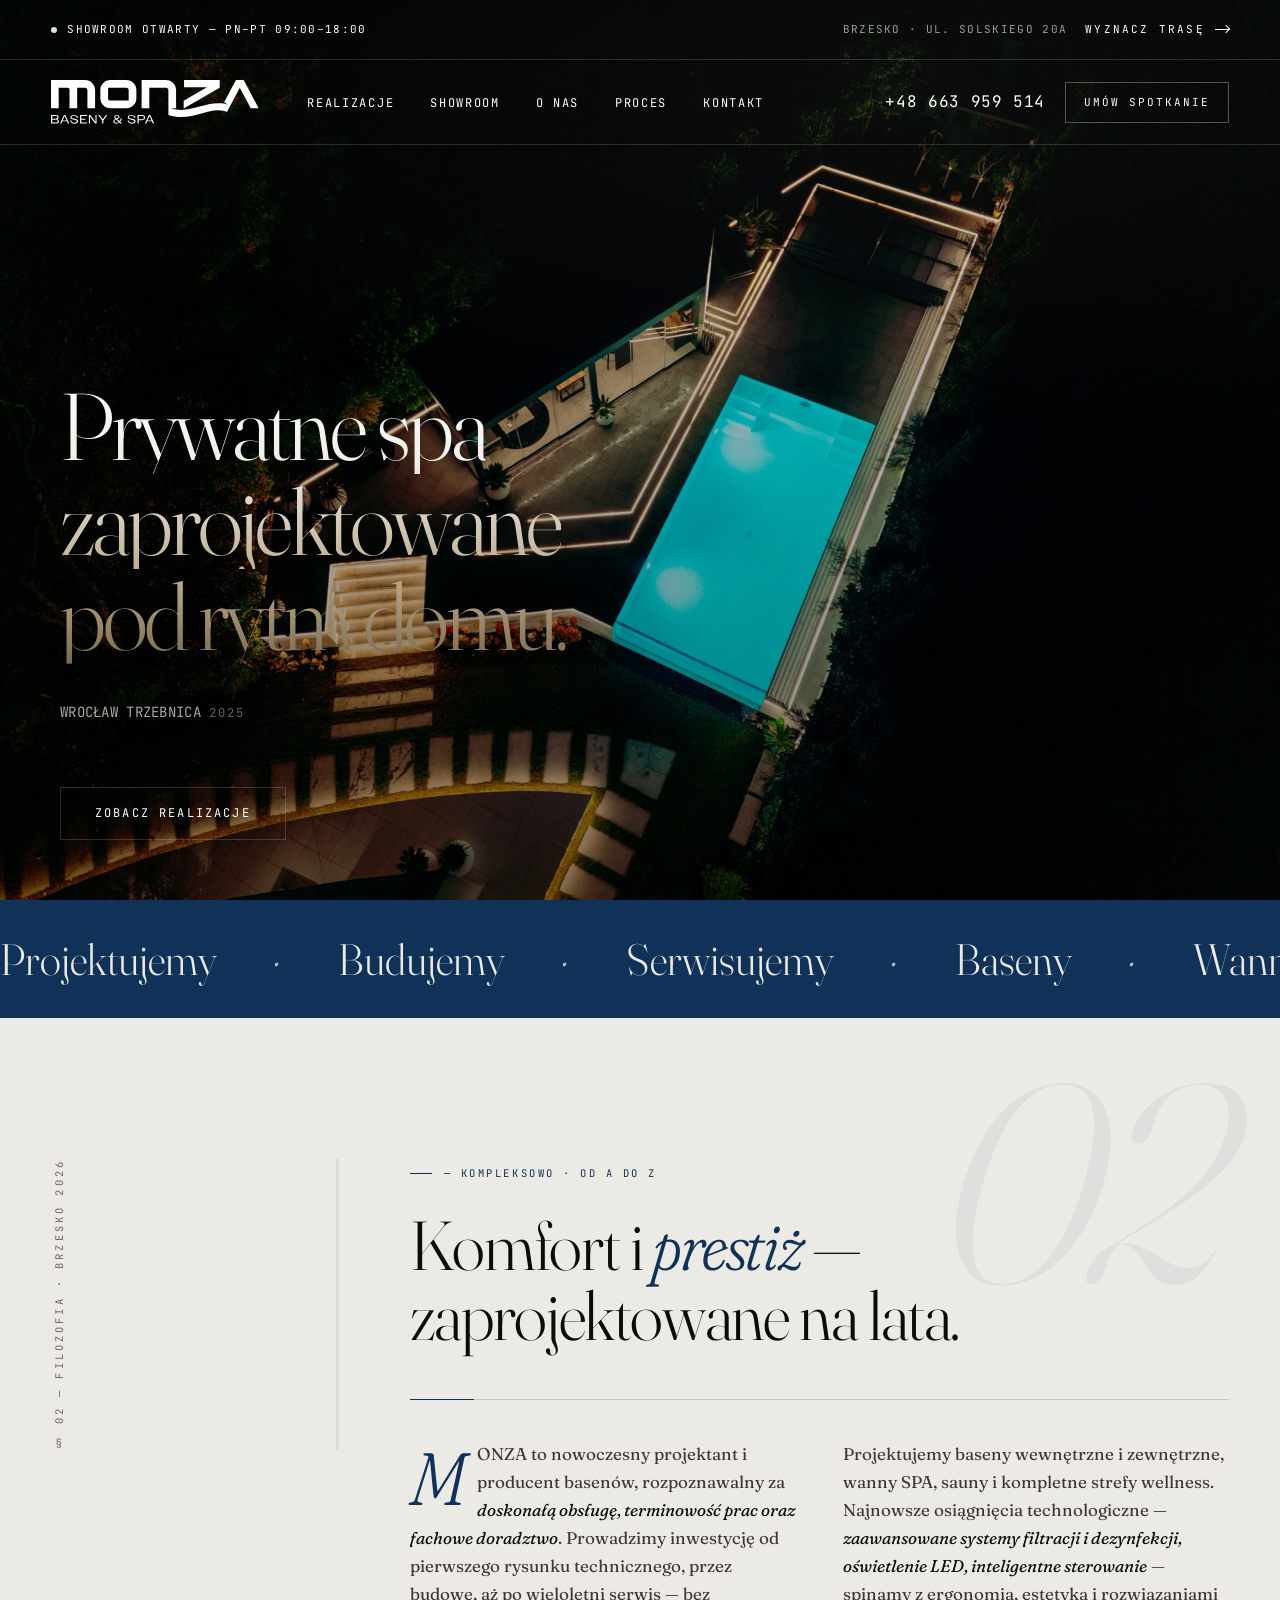
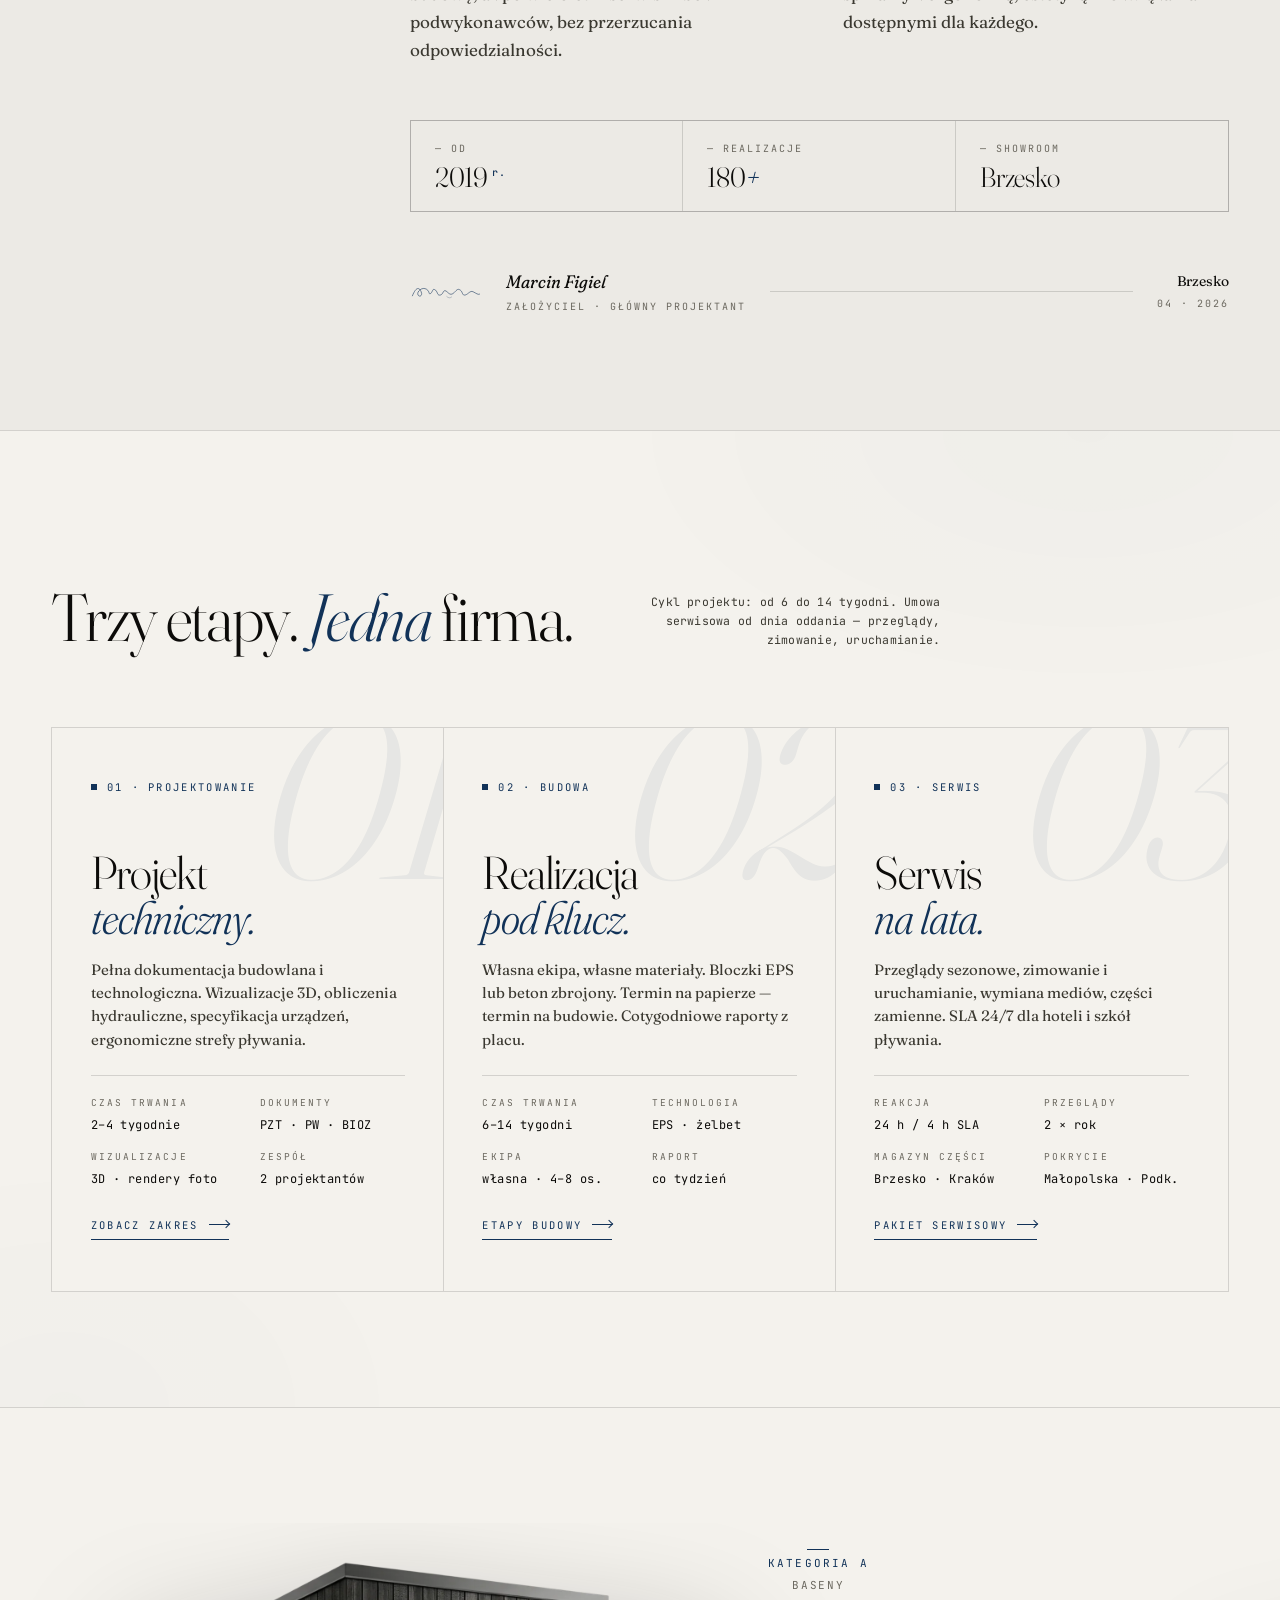
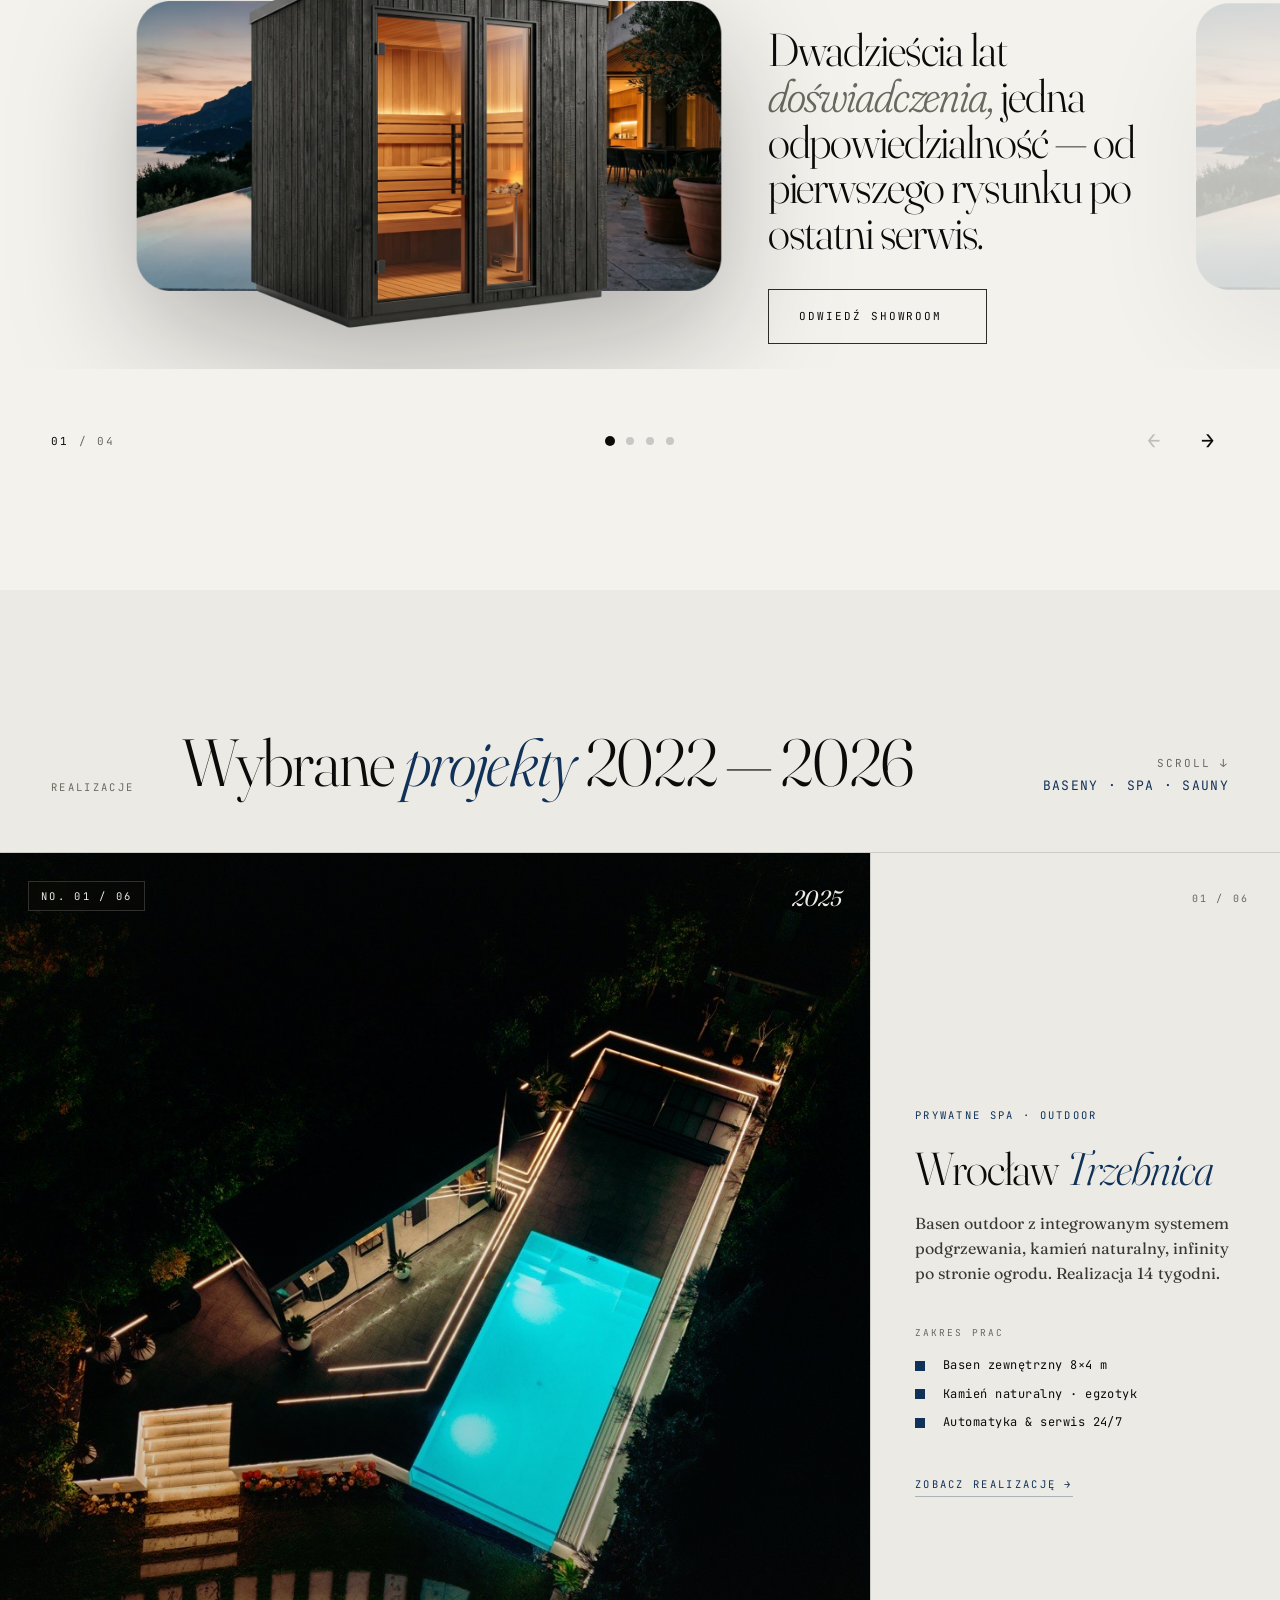
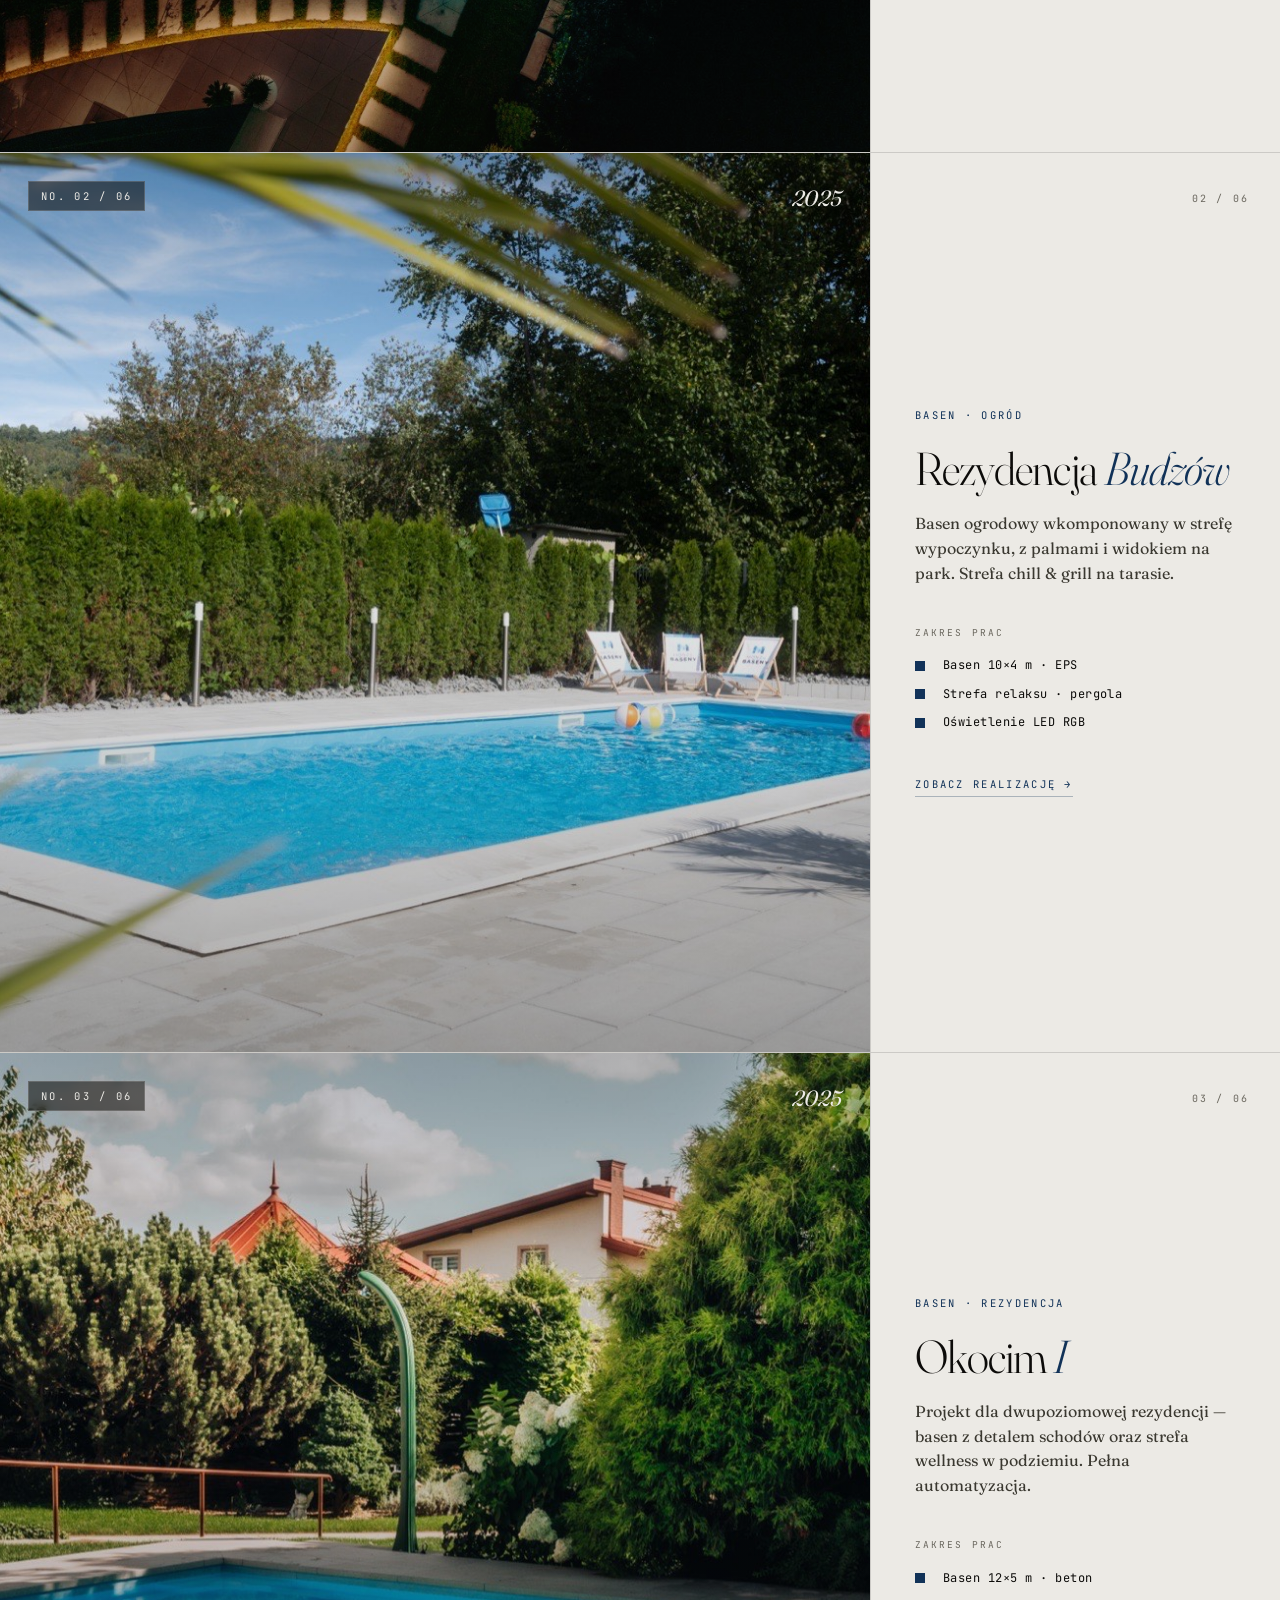
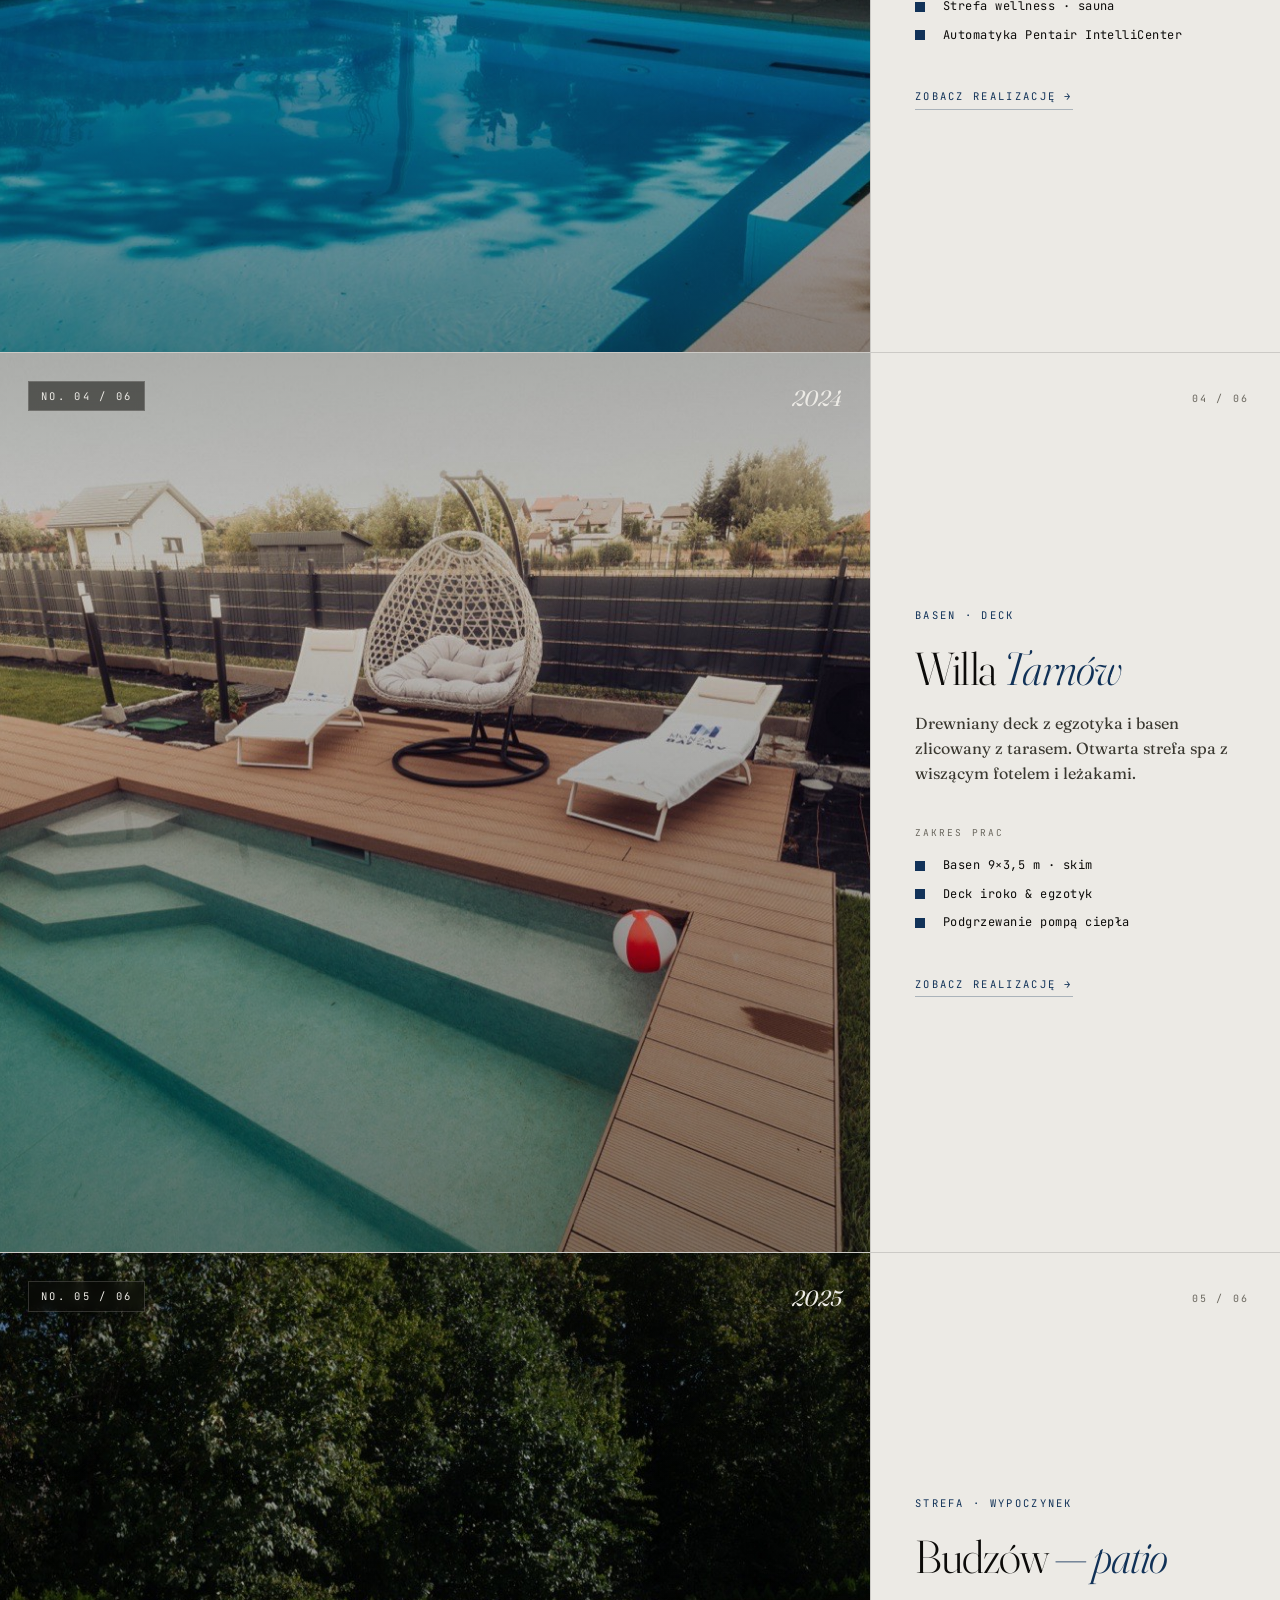
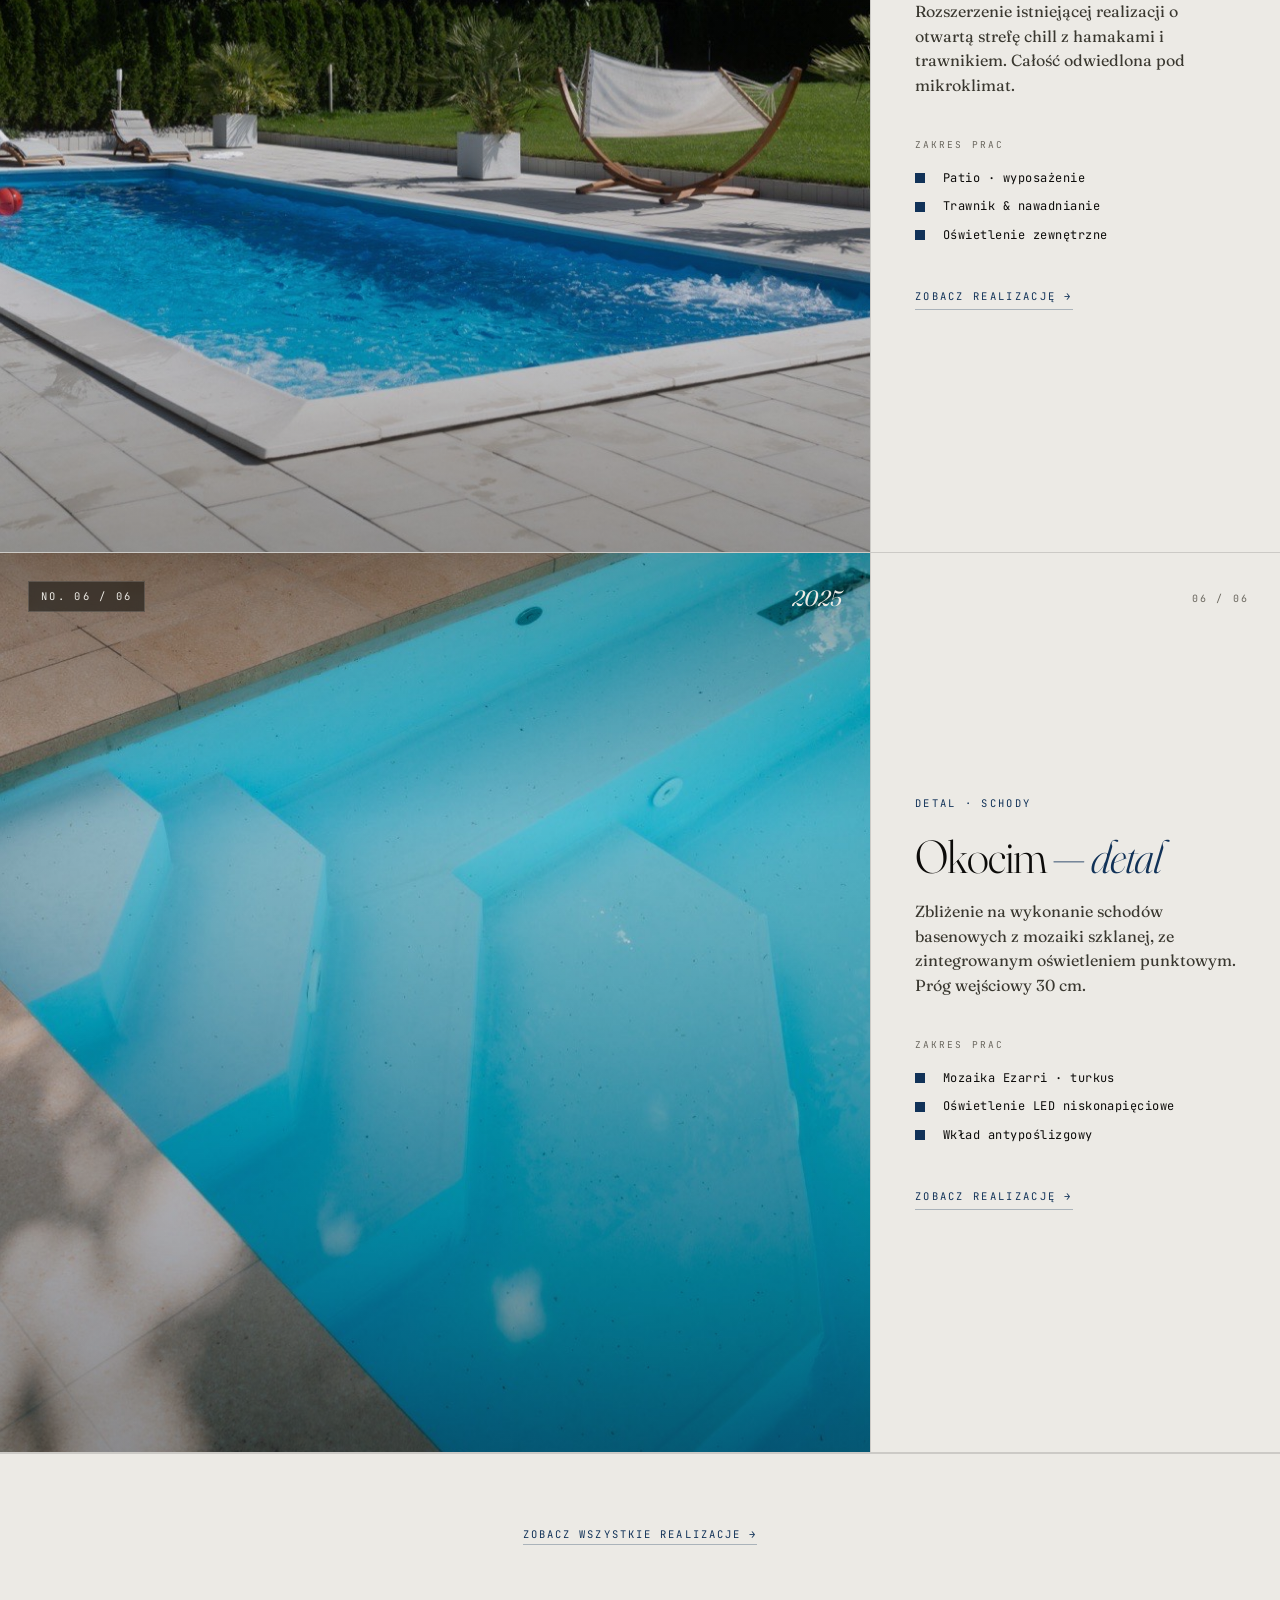
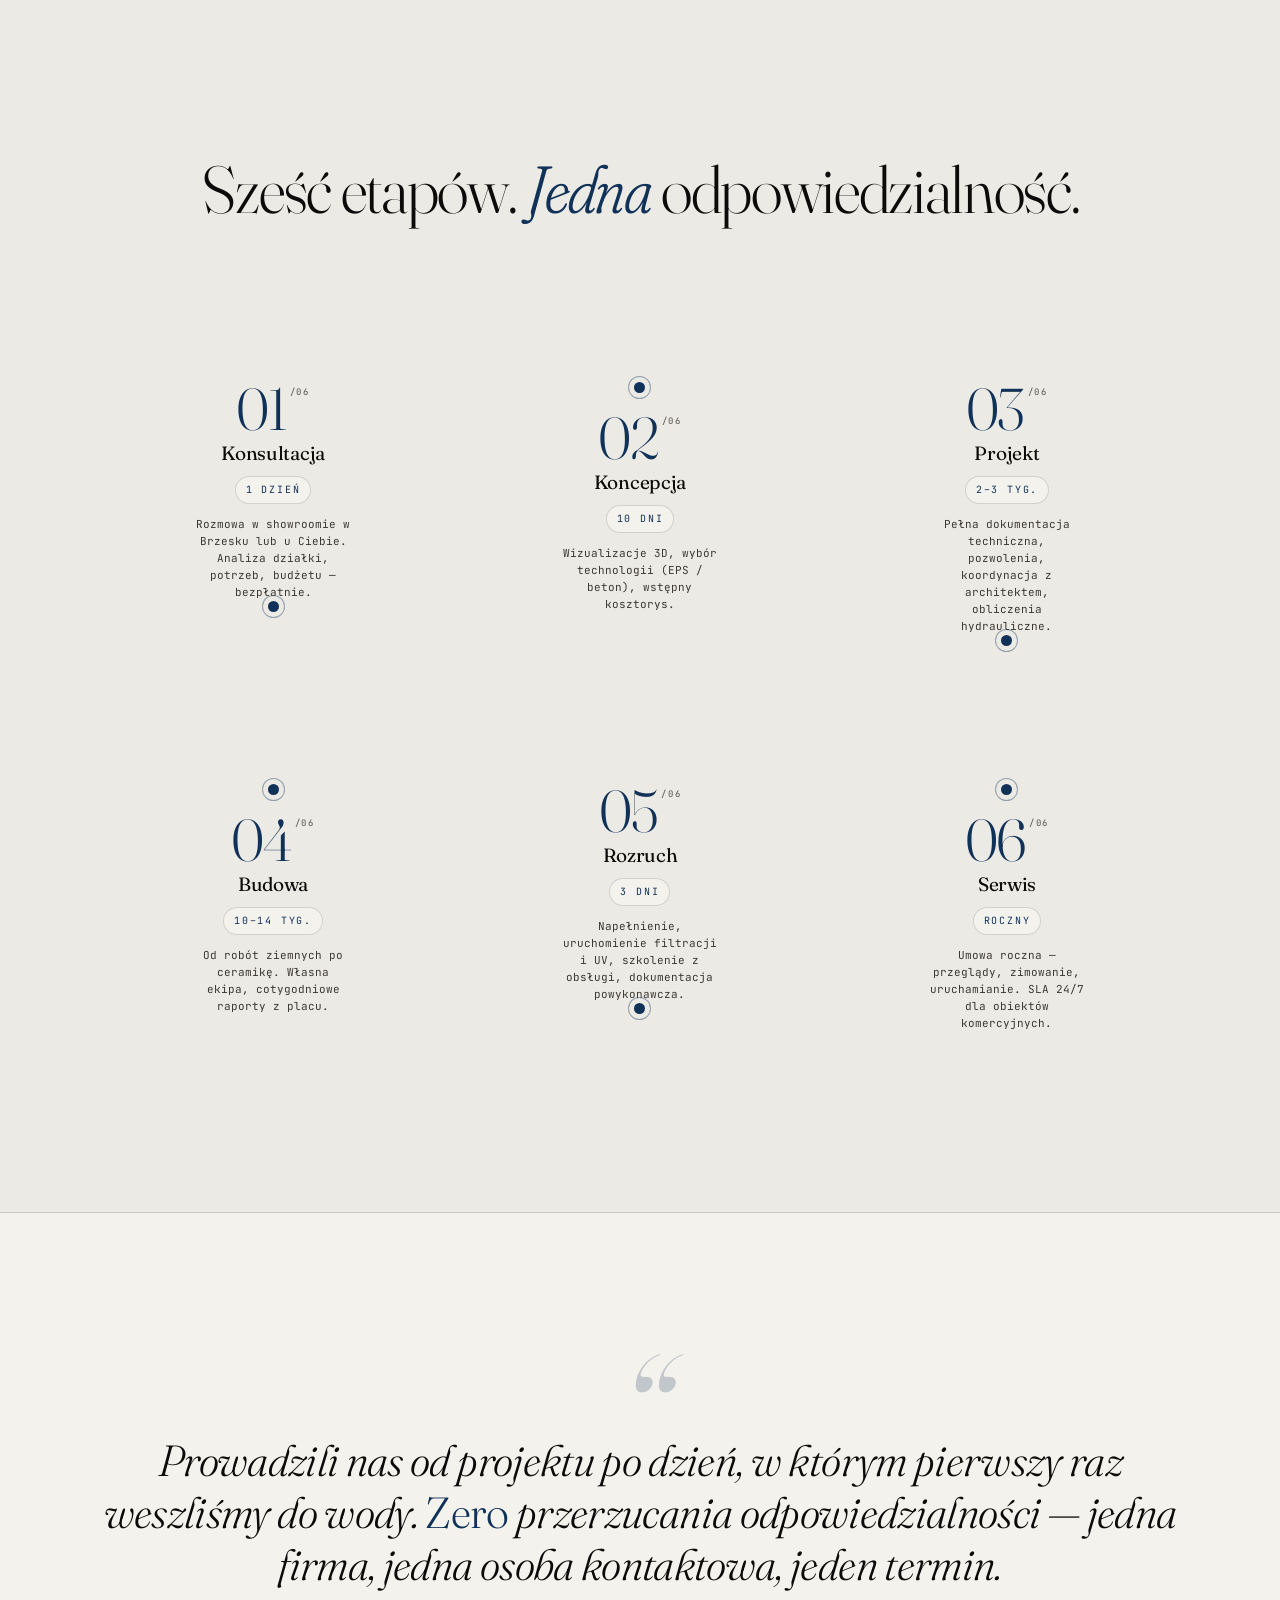
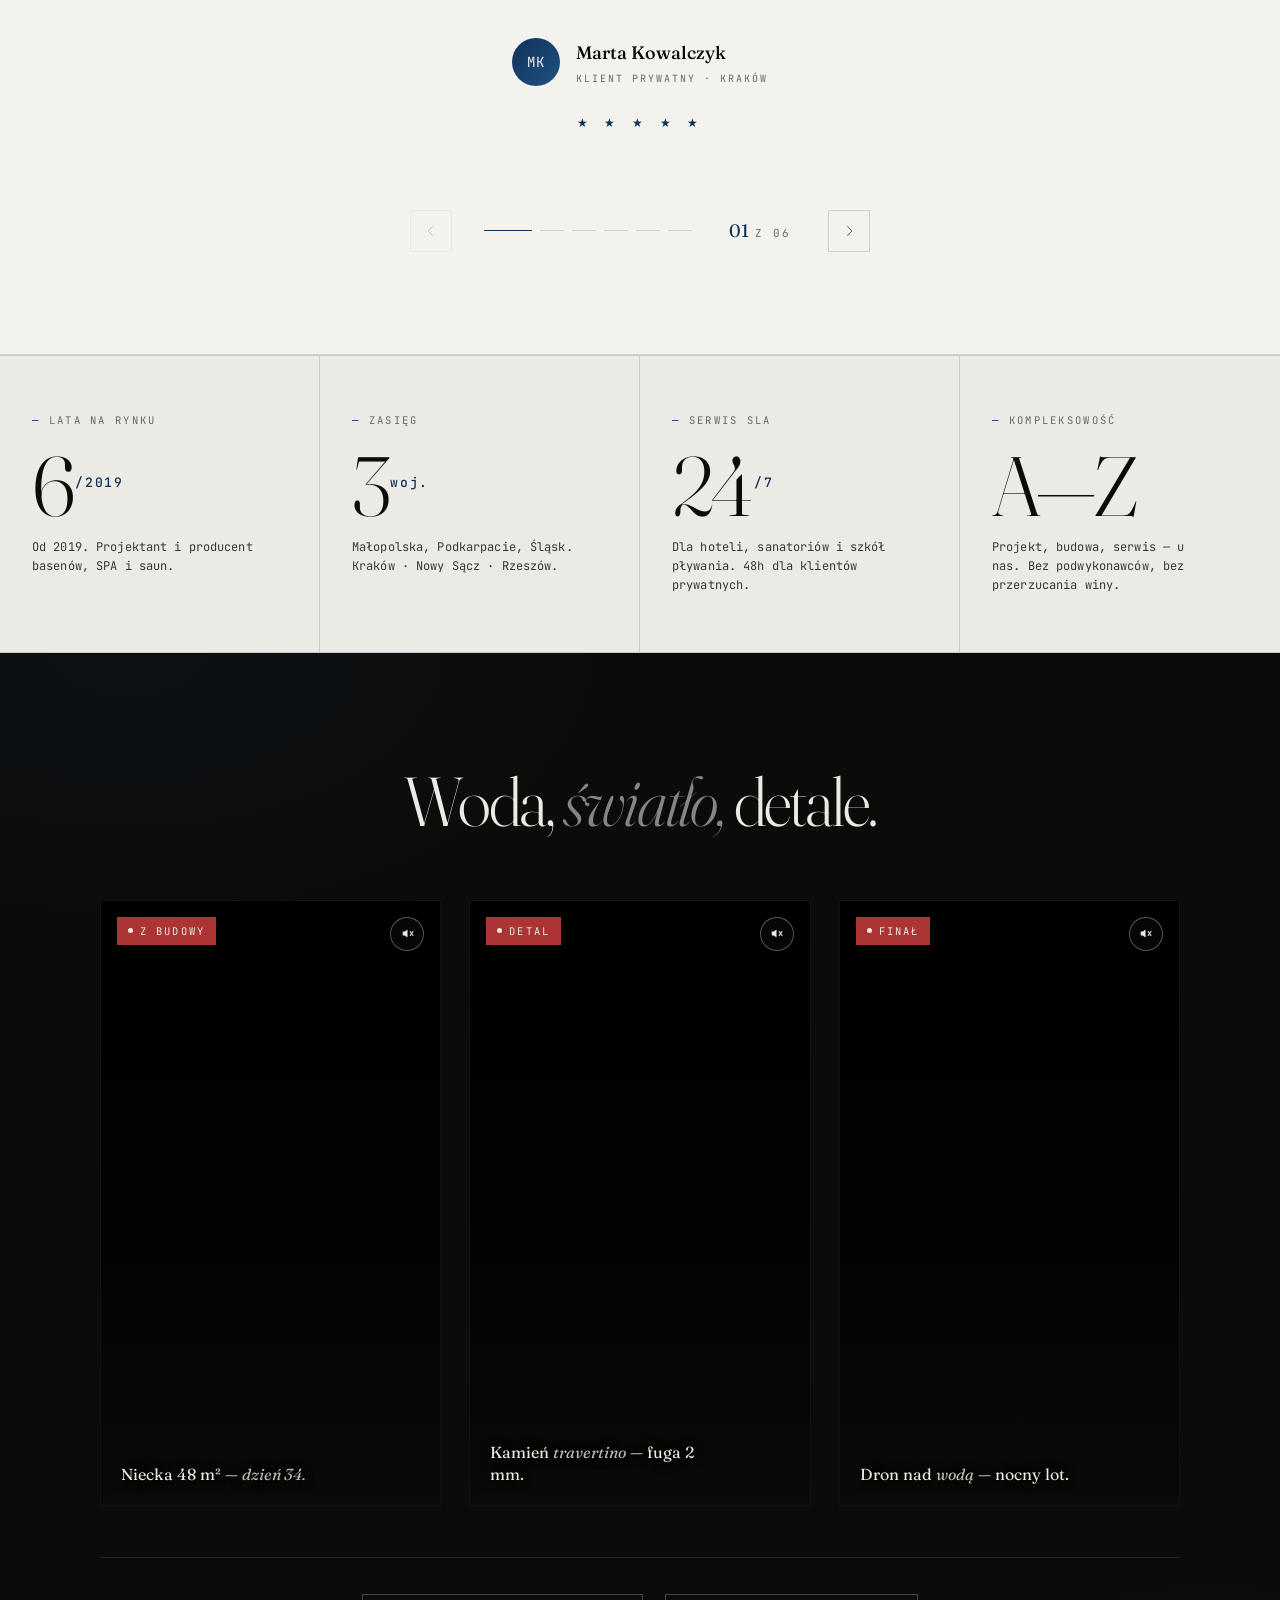
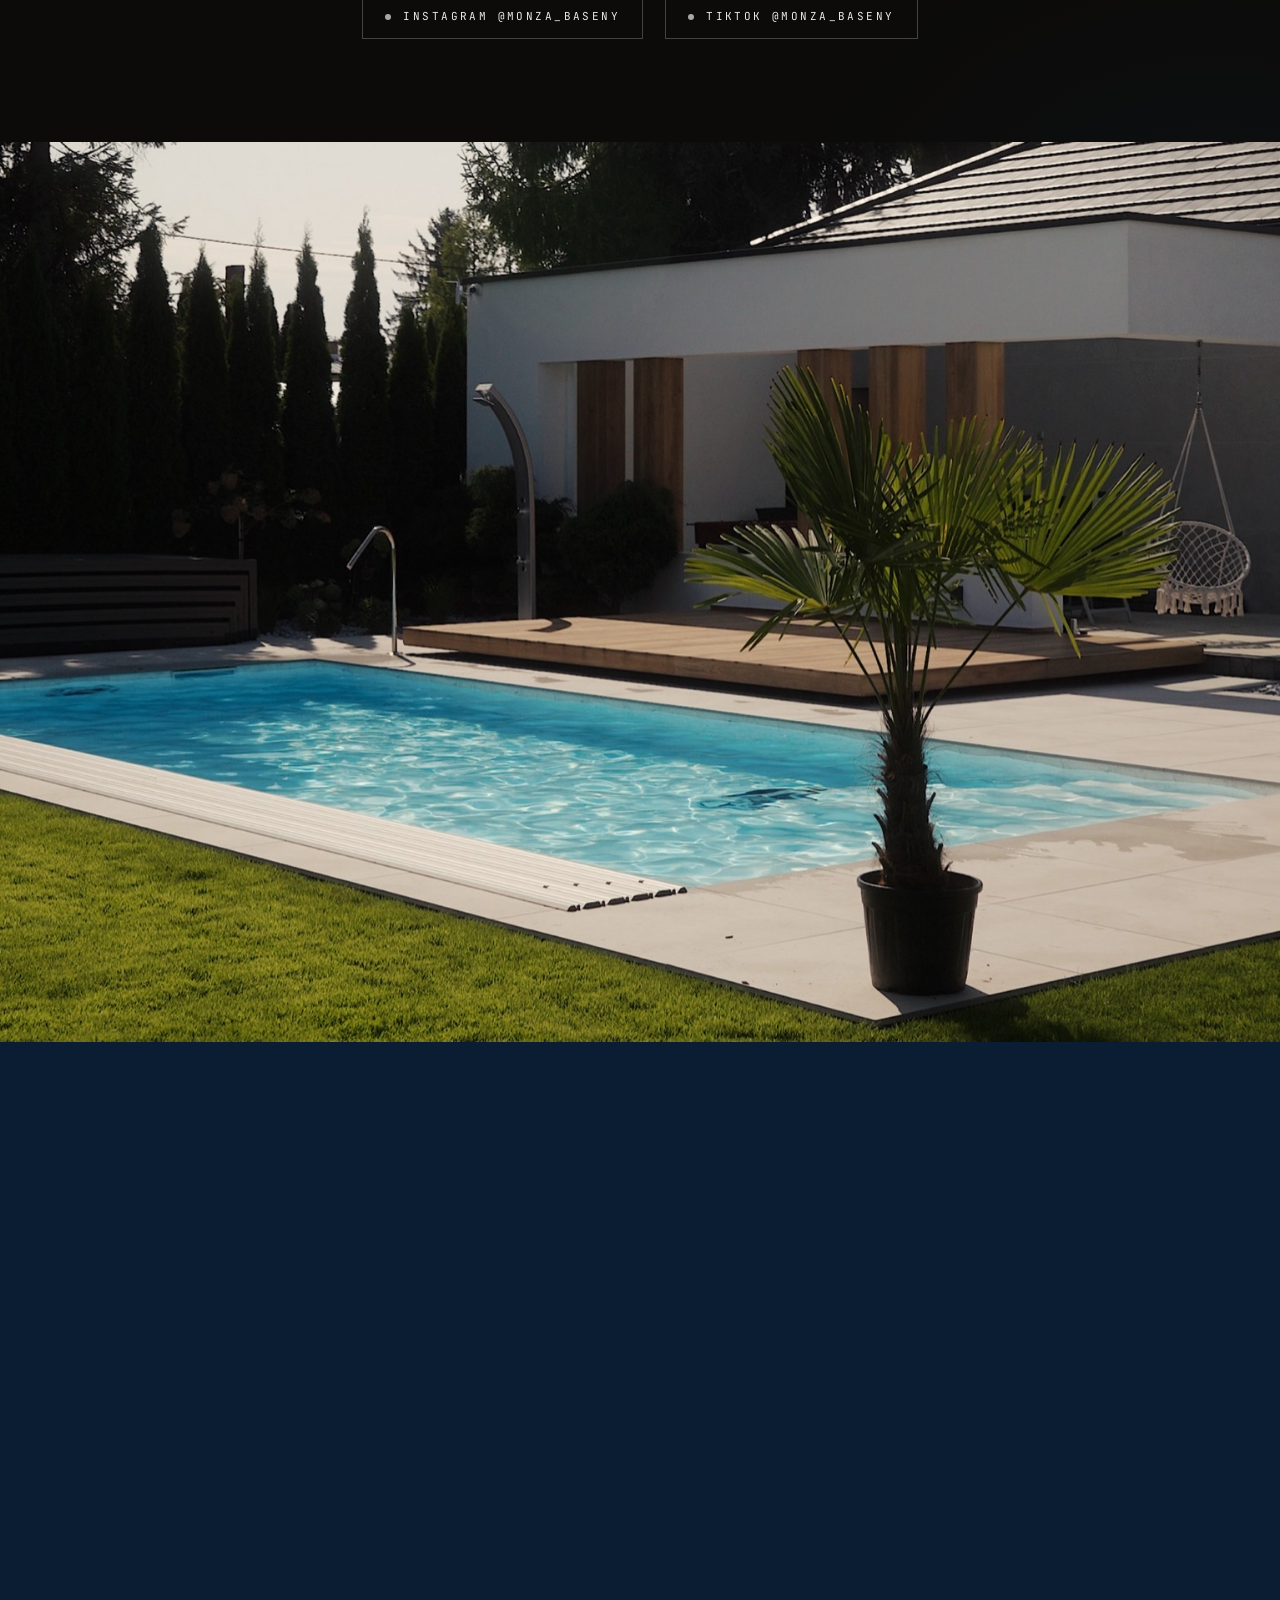
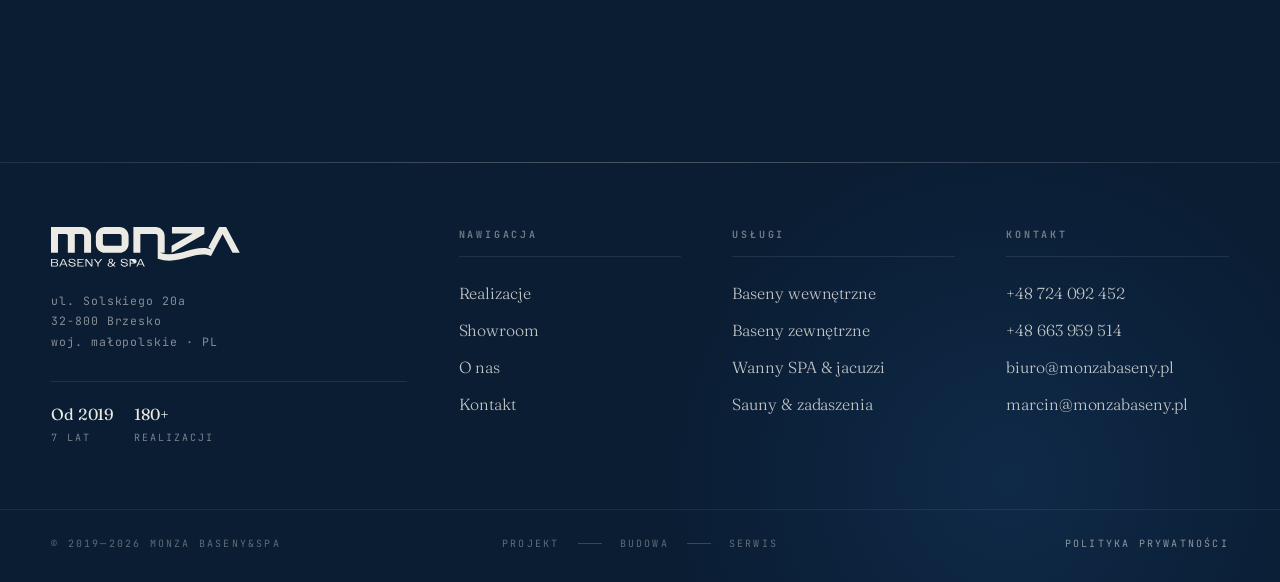
==== index.html @ bb203fdc "Monza Baseny landing page with optimized images and videos" ====
<!doctype html>
<html lang="pl">
<head>
<meta charset="utf-8" />
<meta name="viewport" content="width=device-width, initial-scale=1" />
<title>MONZA baseny&amp;SPA — Projektujemy · Budujemy · Serwisujemy</title>
<meta name="description" content="MONZA baseny&SPA — nowoczesny projektant i producent basenów. Baseny wewnętrzne i zewnętrzne, wanny SPA, sauny, zadaszenia. Brzesko · Kraków · Nowy Sącz · Rzeszów." />
<meta property="og:type" content="website" />
<meta property="og:title" content="MONZA baseny&SPA — Projektujemy · Budujemy · Serwisujemy" />
<meta property="og:description" content="Baseny, wanny SPA, sauny i zadaszenia — projekt, budowa, serwis. Małopolska, Podkarpacie, Śląsk." />
<meta property="og:image" content="assets/img/og.jpg" />
<meta property="og:locale" content="pl_PL" />
<meta name="twitter:card" content="summary_large_image" />
<meta name="twitter:title" content="MONZA baseny&SPA" />
<meta name="twitter:description" content="Projektujemy, budujemy i serwisujemy baseny oraz strefy SPA." />
<meta name="twitter:image" content="assets/img/og.jpg" />
<meta name="theme-color" content="#113258" />
<link rel="preconnect" href="https://fonts.googleapis.com" />
<link rel="preconnect" href="https://fonts.gstatic.com" crossorigin />
<link href="https://fonts.googleapis.com/css2?family=Fraunces:ital,opsz,wght@0,9..144,300..900;1,9..144,300..900&family=JetBrains+Mono:wght@400;500;600&display=swap" rel="stylesheet" />
<style>
:root{
  --navy:#113258;
  --navy-deep:#0A1D33;
  --cream:#ECEAE5;
  --cream-2:#E2DFD7;
  --paper:#F4F2ED;
  --ink:#0C0B09;
  --ink-2:#3A3830;
  --muted:#6B685F;
  --line:rgba(12,11,9,.14);
  --line-n:rgba(236,234,229,.18);

  --f-mono:"JetBrains Mono", ui-monospace, monospace;
  --f-serif:"Fraunces", Georgia, serif;

  --edge:clamp(20px, 4vw, 64px);
}

*,*::before,*::after{box-sizing:border-box;margin:0;padding:0}
.skip-link{position:absolute;top:-40px;left:12px;background:var(--navy);color:#fff;padding:10px 16px;font-family:var(--f-mono);font-size:12px;letter-spacing:.18em;text-transform:uppercase;z-index:9999;transition:top .2s ease;text-decoration:none}
.skip-link:focus{top:12px;outline:2px solid #fff;outline-offset:2px}
:focus-visible{outline:2px solid var(--navy);outline-offset:3px}
.hero :focus-visible,.reels :focus-visible,.pin-cta :focus-visible{outline-color:var(--cream)}
@media (prefers-reduced-motion: reduce){
  *,*::before,*::after{animation-duration:.01ms !important;animation-iteration-count:1 !important;transition-duration:.01ms !important;scroll-behavior:auto !important}
  .hero-headline .line span{transform:none !important;animation:none !important}
}
html{scroll-behavior:smooth}
html,body{background:var(--cream);color:var(--ink);font-family:var(--f-mono);-webkit-font-smoothing:antialiased;font-size:13.5px;line-height:1.55}
body{overflow-x:hidden}
a{color:inherit;text-decoration:none}
img,svg{display:block;max-width:100%}
button{font:inherit;color:inherit;background:none;border:0;cursor:pointer}
::selection{background:var(--navy);color:var(--cream)}

/* ===== typography ===== */
.mono{font-family:var(--f-mono)}
.serif{font-family:var(--f-serif);font-weight:300}
.micro{font-size:10px;letter-spacing:.22em;text-transform:uppercase;color:var(--muted)}
.eyebrow{font-family:var(--f-mono);font-size:10.5px;letter-spacing:.24em;text-transform:uppercase;color:var(--navy);display:inline-flex;align-items:center;gap:12px}
.eyebrow::before{content:"";width:22px;height:1px;background:var(--navy)}

/* ===== grain ===== */
body::before{content:"";position:fixed;inset:0;pointer-events:none;z-index:999;opacity:.04;mix-blend-mode:multiply;
  background-image:url("data:image/svg+xml;utf8,<svg xmlns='http://www.w3.org/2000/svg' width='240' height='240'><filter id='n'><feTurbulence type='fractalNoise' baseFrequency='.9' numOctaves='2'/><feColorMatrix values='0 0 0 0 .07  0 0 0 0 .2  0 0 0 0 .35  0 0 0 .6 0'/></filter><rect width='100%' height='100%' filter='url(%23n)'/></svg>")}

/* ===== meta bar ===== */
@keyframes pulse{0%{box-shadow:0 0 0 0 rgba(255,255,255,.45)}70%{box-shadow:0 0 0 9px rgba(255,255,255,0)}100%{box-shadow:0 0 0 0 rgba(255,255,255,0)}}

/* ===== hero (full-bleed) ===== */
.hero{position:relative;width:100%;height:100vh;min-height:560px;background:var(--navy-deep);color:#fff;overflow:hidden;isolation:isolate}
.hero-sticky{position:absolute;inset:0;width:100%;height:100%;overflow:hidden;isolation:isolate;background:#0A0A0A}
.hero-img{position:absolute;inset:0;width:100%;height:100%;object-fit:cover;object-position:center;z-index:0}
.hero-tint{position:absolute;inset:0;z-index:1;pointer-events:none;background:rgba(0,0,0,.22)}
.hero-vignette{position:absolute;inset:0;z-index:1;pointer-events:none;
  background:
    radial-gradient(120% 70% at 70% 10%, rgba(255,255,255,.04) 0%, transparent 55%),
    linear-gradient(180deg, rgba(0,0,0,.18) 0%, transparent 30%, rgba(0,0,0,.35) 100%)}

/* overlay nav on top of hero */
.hero-nav{position:absolute;top:0;left:0;right:0;z-index:10;color:#fff;opacity:0;will-change:opacity}
.hero-strip{display:grid;grid-template-columns:1fr auto 1fr;align-items:center;gap:24px;padding:11px var(--edge);font-family:var(--f-mono);font-size:11px;letter-spacing:.12em;text-transform:uppercase;color:rgba(255,255,255,.6)}
.hero-strip .l{display:inline-flex;gap:10px;align-items:center;color:#fff;letter-spacing:.12em}
.hero-strip .l .dot{width:6px;height:6px;border-radius:50%;background:#fff;opacity:.88;animation:pulse 2.4s infinite}
.hero-strip .c{display:inline-flex;align-items:center;gap:10px;color:#fff;letter-spacing:.12em}
.hero-strip .r{display:flex;align-items:center;justify-content:flex-end;gap:18px;color:rgba(255,255,255,.6)}
.hero-strip .r a{color:#fff;letter-spacing:.2em;padding:10px 0;display:inline-flex;align-items:center;gap:10px;transition:opacity .3s}
.hero-strip .r a:hover{opacity:.7}
.hero-strip .arr{display:inline-block;width:14px;height:1px;background:currentColor;position:relative}
.hero-strip .arr::after{content:"";position:absolute;right:0;top:-3px;width:6px;height:6px;border-top:1px solid currentColor;border-right:1px solid currentColor;transform:rotate(45deg)}

.hero-header{display:grid;grid-template-columns:auto 1fr auto;align-items:center;gap:40px;padding:20px var(--edge);border-top:1px solid rgba(255,255,255,.14);border-bottom:1px solid rgba(255,255,255,.14)}
.brand{display:inline-flex;align-items:center;color:#fff;line-height:1}
.brand-mark{height:44px;width:auto;color:#fff}
.hero-links{display:flex;gap:36px;justify-content:flex-start;list-style:none;margin-left:8px}
.hero-links a{font-family:var(--f-mono);font-size:12px;letter-spacing:.14em;text-transform:uppercase;color:#fff;position:relative;padding:4px 0;transition:opacity .3s}
.hero-links a:hover{opacity:.7}
.hero-links a::after{content:"";position:absolute;left:50%;bottom:-3px;width:0;height:1px;background:#fff;transition:width .3s,left .3s}
.hero-links a:hover::after{width:100%;left:0}
.hero-right{display:flex;align-items:center;gap:20px;justify-content:flex-end}
.hero-right .tel{font-family:var(--f-mono);font-size:16px;color:#fff;letter-spacing:.04em}

.btn-outline{display:inline-flex;align-items:center;justify-content:center;padding:11px 18px;border:1px solid rgba(255,255,255,.3);color:#fff;font-family:var(--f-mono);font-size:11px;letter-spacing:.18em;text-transform:uppercase;background:transparent;transition:all .3s}
.btn-outline:hover{background:rgba(255,255,255,.08);border-color:rgba(255,255,255,.6)}

/* ===== sticky nav (scroll-triggered, cream variant) ===== */
.sticky-nav{position:fixed;top:0;left:0;right:0;z-index:60;background:var(--cream);color:var(--ink);transform:translateY(-100%);transition:transform .55s cubic-bezier(.22,.61,.36,1);pointer-events:none;will-change:transform}
.sticky-nav.visible{transform:translateY(0);pointer-events:auto;box-shadow:0 10px 30px -18px rgba(12,11,9,.25)}
.sticky-nav .sn-strip{display:grid;grid-template-columns:1fr auto 1fr;align-items:center;gap:24px;padding:11px var(--edge);font-family:var(--f-mono);font-size:11px;letter-spacing:.12em;text-transform:uppercase;color:var(--muted);border-bottom:1px solid var(--line)}
.sticky-nav .sn-strip .l{display:flex;gap:18px;align-items:center}
.sticky-nav .sn-strip .c{display:inline-flex;align-items:center;gap:10px;color:var(--ink);letter-spacing:.12em}
.sticky-nav .sn-strip .c .dot{width:6px;height:6px;border-radius:50%;background:var(--navy);opacity:.88;animation:pulse-navy 2.4s infinite}
.sticky-nav .sn-strip .r{display:flex;align-items:center;justify-content:flex-end;gap:18px;color:var(--muted)}
.sticky-nav .sn-strip .r a{color:var(--ink);letter-spacing:.2em;padding:10px 0;display:inline-flex;align-items:center;gap:10px;transition:opacity .3s}
.sticky-nav .sn-strip .r a:hover{opacity:.6}
.sticky-nav .sn-strip .arr{display:inline-block;width:14px;height:1px;background:currentColor;position:relative}
.sticky-nav .sn-strip .arr::after{content:"";position:absolute;right:0;top:-3px;width:6px;height:6px;border-top:1px solid currentColor;border-right:1px solid currentColor;transform:rotate(45deg)}
.sticky-nav .sn-header{display:grid;grid-template-columns:auto 1fr auto;align-items:center;gap:40px;padding:18px var(--edge);position:relative}
.sticky-nav .sn-logo{height:36px;width:auto;color:var(--navy);display:block}
.sticky-nav .sn-links{display:flex;gap:36px;justify-content:flex-start;list-style:none;margin-left:8px}
.sticky-nav .sn-links a{font-family:var(--f-mono);font-size:12px;letter-spacing:.14em;text-transform:uppercase;color:var(--ink);position:relative;padding:4px 0;transition:opacity .3s}
.sticky-nav .sn-links a:hover{opacity:.55}
.sticky-nav .sn-links a::after{content:"";position:absolute;left:50%;bottom:-3px;width:0;height:1px;background:var(--navy);transition:width .3s,left .3s}
.sticky-nav .sn-links a:hover::after{width:100%;left:0}
.sticky-nav .sn-right{display:flex;align-items:center;gap:20px;justify-content:flex-end}
.sticky-nav .sn-right .tel{font-family:var(--f-mono);font-size:13px;color:var(--ink);letter-spacing:.04em;transition:color .3s}
.sticky-nav .sn-right .tel:hover{color:var(--navy)}
.sticky-nav .sn-cta{display:inline-flex;align-items:center;justify-content:center;padding:12px 22px;background:var(--navy);color:var(--cream);font-family:var(--f-mono);font-size:11px;letter-spacing:.18em;text-transform:uppercase;transition:background .3s}
.sticky-nav .sn-cta:hover{background:var(--ink)}
.sticky-nav .sn-progress{position:absolute;left:0;bottom:0;height:2px;background:var(--navy);width:100%;transform:scaleX(0);transform-origin:left center;will-change:transform;transition:transform .08s linear}
@keyframes pulse-navy{0%{box-shadow:0 0 0 0 rgba(17,50,88,.45)}70%{box-shadow:0 0 0 8px rgba(17,50,88,0)}100%{box-shadow:0 0 0 0 rgba(17,50,88,0)}}

.btn{display:inline-flex;align-items:center;gap:10px;padding:14px 24px;border:1px solid var(--navy);color:var(--navy);font-family:var(--f-mono);font-size:11px;letter-spacing:.18em;text-transform:uppercase;background:transparent;transition:all .3s}
.btn:hover{background:var(--navy);color:var(--cream)}
.btn .arr{display:inline-block;width:16px;height:1px;background:currentColor;position:relative}
.btn .arr::after{content:"";position:absolute;right:0;top:-3px;width:6px;height:6px;border-top:1px solid currentColor;border-right:1px solid currentColor;transform:rotate(45deg)}
.btn-solid{background:var(--navy);color:var(--cream);border-color:var(--navy)}
.btn-solid:hover{background:var(--ink);border-color:var(--ink);color:var(--cream)}

.hero-stack{position:absolute;left:60px;bottom:60px;z-index:3;display:flex;flex-direction:column;gap:clamp(36px, 5vw, 67px);align-items:flex-start;max-width:min(640px, 80vw);opacity:0;will-change:opacity}
.hero-lead{display:flex;flex-direction:column;gap:38px;align-items:flex-start}
.hero-headline{font-family:var(--f-serif);font-weight:300;font-size:clamp(48px, 7.4vw, 101px);line-height:1;letter-spacing:-.035em;font-variation-settings:"opsz" 144, "SOFT" 0, "WONK" 1;margin:0;color:#fff}
.hero-headline .line{display:block;overflow:hidden}
.hero-headline .line span{display:inline-block;transform:translateY(101%);animation:rise 1s cubic-bezier(.2,.7,.1,1) forwards;background:linear-gradient(to bottom,#ffffff 0%,#F2EFE8 30%,#B9A687 72%,#7A6A4F 100%);background-size:var(--bg-w,100%) var(--bg-h,100%);background-position:0 var(--bg-y,0);background-repeat:no-repeat;-webkit-background-clip:text;background-clip:text;-webkit-text-fill-color:transparent;color:transparent}
.hero-headline .line:nth-child(1) span{animation-delay:.18s}
.hero-headline .line:nth-child(2) span{animation-delay:.32s}
.hero-headline .line:nth-child(3) span{animation-delay:.46s}
@keyframes rise{to{transform:translateY(0)}}
@keyframes fade{to{opacity:1}}

.hero-loc{font-family:var(--f-mono);text-transform:uppercase;opacity:0;animation:fade .8s ease .9s forwards}
.hero-loc .city{font-size:clamp(13px, 1.1vw, 17px);line-height:1.55;letter-spacing:.02em;color:rgba(236,234,229,.7)}
.hero-loc .year{font-size:clamp(11px, .95vw, 15px);line-height:1.55;letter-spacing:.16em;color:rgba(236,234,229,.4);margin-left:8px}

.hero-btn{display:inline-flex;align-items:center;padding:16px 34px;border:1.4px solid rgba(255,255,255,.17);color:#fff;font-family:var(--f-mono);font-size:clamp(12px, .9vw, 15.8px);line-height:1.55;letter-spacing:.18em;text-transform:uppercase;background:transparent;transition:all .35s ease;opacity:0;animation:fade .7s ease 1s forwards}
.hero-btn:hover{background:rgba(255,255,255,.08);border-color:rgba(255,255,255,.5)}

/* ===== marquee ===== */
.marquee{background:var(--navy);color:var(--cream);padding:24px 0;overflow:hidden;border-top:1px solid var(--navy);border-bottom:1px solid var(--navy);position:relative}
.marquee-track{display:flex;gap:56px;white-space:nowrap;animation:scroll 42s linear infinite;font-family:var(--f-serif);font-size:44px;font-weight:300;font-variation-settings:"opsz" 144}
.marquee-track span{display:inline-flex;align-items:center;gap:56px}
.marquee-track span::after{content:"◆";color:var(--cream);opacity:.45;font-size:11px;margin-left:56px;vertical-align:middle}
.marquee-track i{font-style:italic;color:var(--cream);opacity:.75}
@keyframes scroll{to{transform:translateX(-50%)}}
@keyframes swipe-nudge{0%,100%{transform:translateX(0);opacity:.55}50%{transform:translateX(6px);opacity:1}}

/* ===== intro / philosophy ===== */
.intro{background:var(--cream);padding:clamp(100px,11vw,160px) var(--edge) clamp(80px,9vw,130px);position:relative;overflow:hidden}
.intro::before{content:"02";position:absolute;top:clamp(40px,4vw,60px);right:clamp(40px,5vw,80px);font-family:var(--f-serif);font-style:italic;font-weight:300;font-size:clamp(220px,22vw,340px);line-height:.8;letter-spacing:-.05em;color:var(--navy);opacity:.05;pointer-events:none;font-variation-settings:"opsz" 144,"WONK" 1;z-index:0}
.intro-inner{max-width:1280px;margin:0 auto;display:grid;grid-template-columns:minmax(0,.35fr) minmax(0,1fr);gap:72px;align-items:start;position:relative;z-index:1}
.intro-label{writing-mode:vertical-rl;transform:rotate(180deg);font-family:var(--f-mono);font-size:10.5px;letter-spacing:.3em;text-transform:uppercase;color:var(--muted);padding-left:20px;border-left:1px solid var(--line);align-self:start}
.intro-copy .eyebrow{margin-bottom:28px}
.intro-copy h2{font-family:var(--f-serif);font-weight:300;font-size:clamp(38px, 5.4vw, 82px);line-height:1.02;letter-spacing:-.02em;color:var(--ink);font-variation-settings:"opsz" 144}
.intro-copy h2 i{color:var(--navy);font-weight:300;font-variation-settings:"opsz" 144,"SOFT" 80,"WONK" 1}
.intro-copy .body{margin-top:48px;display:grid;grid-template-columns:1fr 1fr;gap:48px;max-width:960px;padding-top:40px;border-top:1px solid var(--line);position:relative}
.intro-copy .body::before{content:"";position:absolute;top:-1px;left:0;width:64px;height:1px;background:var(--navy)}
.intro-copy .body p{font-family:var(--f-serif);font-size:17px;line-height:1.65;color:var(--ink-2);font-variation-settings:"opsz" 14;margin:0}
.intro-copy .body p em{font-style:italic;color:var(--ink);font-variation-settings:"opsz" 14,"SOFT" 60,"WONK" 1}
.intro-copy .body p:first-child::first-letter{font-family:var(--f-serif);font-style:italic;font-size:74px;font-weight:300;float:left;line-height:.85;padding:8px 12px 0 0;color:var(--navy);font-variation-settings:"opsz" 144,"SOFT" 80,"WONK" 1}
.intro-meta{margin-top:56px;display:grid;grid-template-columns:repeat(3,1fr);gap:1px;background:var(--line);border:1px solid var(--line);max-width:960px}
.intro-meta .m{background:var(--cream);padding:20px 24px;display:flex;flex-direction:column;gap:6px;transition:background .3s}
.intro-meta .m:hover{background:var(--paper)}
.intro-meta .mk{font-family:var(--f-mono);font-size:10px;letter-spacing:.2em;text-transform:uppercase;color:var(--muted)}
.intro-meta .mv{font-family:var(--f-serif);font-weight:300;font-size:28px;line-height:1;letter-spacing:-.01em;color:var(--ink);font-variation-settings:"opsz" 144}
.intro-meta .mv i{font-style:italic;color:var(--navy);font-variation-settings:"opsz" 144,"SOFT" 80,"WONK" 1}
.intro-meta .mv sup{font-family:var(--f-mono);font-size:10px;font-weight:500;letter-spacing:.14em;color:var(--navy);top:-1.2em;margin-left:4px}
.intro-copy .sign{margin-top:56px;display:grid;grid-template-columns:auto auto 1fr auto;gap:24px;align-items:center;max-width:960px}
.intro-copy .sign svg{width:72px;height:36px;color:var(--navy);display:block}
.intro-copy .sign .who{font-family:var(--f-serif);font-style:italic;font-size:18px;color:var(--ink);font-variation-settings:"opsz" 72,"SOFT" 80,"WONK" 1}
.intro-copy .sign .role{font-family:var(--f-mono);font-size:10px;letter-spacing:.2em;text-transform:uppercase;color:var(--muted);margin-top:4px}
.intro-copy .sign .l{height:1px;background:var(--line)}
.intro-copy .sign .d{font-family:var(--f-mono);font-size:10px;letter-spacing:.2em;text-transform:uppercase;color:var(--muted);text-align:right}
.intro-copy .sign .d em{font-style:normal;color:var(--ink);display:block;margin-bottom:3px;font-family:var(--f-serif);font-size:14px;letter-spacing:0;text-transform:none}

/* ===== services ===== */
.services{background:var(--paper);color:var(--ink);padding:clamp(100px,12vw,160px) var(--edge) clamp(80px,9vw,120px);border-top:1px solid var(--line);border-bottom:1px solid var(--line);position:relative;overflow:hidden}
.services::before{content:"";position:absolute;inset:0;pointer-events:none;opacity:.4;
  background:radial-gradient(900px 500px at 85% 0%, rgba(17,50,88,.05), transparent 60%),
             radial-gradient(700px 500px at 5% 100%, rgba(17,50,88,.04), transparent 60%)}
.services-head{display:grid;grid-template-columns:auto 1fr auto;gap:48px;align-items:end;max-width:1440px;margin:0 auto clamp(48px,6vw,88px);position:relative;z-index:1}
.services-head .label{font-family:var(--f-mono);font-size:10.5px;letter-spacing:.22em;text-transform:uppercase;color:var(--muted)}
.services-head .label em{font-style:normal;color:var(--navy)}
.services-head h3{font-family:var(--f-serif);font-weight:300;font-size:clamp(40px, 5.2vw, 76px);line-height:.98;letter-spacing:-.02em;color:var(--ink);font-variation-settings:"opsz" 144}
.services-head h3 i{color:var(--navy)}
.services-head .sub{max-width:320px;text-align:right;font-family:var(--f-mono);font-size:11.5px;line-height:1.65;color:var(--ink-2);letter-spacing:.02em}

.services-grid{display:grid;grid-template-columns:repeat(3,1fr);gap:0;max-width:1440px;margin:0 auto;border:1px solid var(--line);background:var(--paper);position:relative;z-index:1}
.svc{background:var(--paper);padding:clamp(36px,4vw,56px) clamp(28px,3vw,44px);position:relative;overflow:hidden;transition:background .45s cubic-bezier(.2,.7,.1,1),color .45s;min-height:clamp(360px,30vw,440px);display:flex;flex-direction:column;justify-content:space-between;border-right:1px solid var(--line);isolation:isolate}
.svc:last-child{border-right:0}
.svc::before{content:attr(data-num);position:absolute;top:-24px;right:-14px;font-family:var(--f-serif);font-weight:300;font-size:clamp(180px,18vw,260px);line-height:.8;letter-spacing:-.05em;color:rgba(17,50,88,.06);pointer-events:none;z-index:0;transition:color .45s;font-variation-settings:"opsz" 144,"WONK" 1;font-style:italic}
.svc>*{position:relative;z-index:1}
.svc:hover{background:var(--navy);color:var(--cream)}
.svc:hover::before{color:rgba(236,234,229,.08)}
.svc:hover .svc-num{color:rgba(236,234,229,.7)}
.svc:hover .svc-num .d{background:var(--cream)}
.svc:hover .svc-name i{color:rgba(236,234,229,.55)}
.svc:hover .svc-desc{color:rgba(236,234,229,.72)}
.svc:hover .svc-meta{border-top-color:rgba(236,234,229,.2)}
.svc:hover .svc-meta .mk{color:rgba(236,234,229,.5)}
.svc:hover .svc-meta .mv{color:var(--cream)}
.svc:hover .svc-arr{border-color:var(--cream);color:var(--cream)}
.svc:hover .svc-arr .ln{background:var(--cream)}
.svc-top{display:flex;flex-direction:column}
.svc-num{font-family:var(--f-mono);font-size:10.5px;letter-spacing:.22em;text-transform:uppercase;color:var(--navy);transition:color .45s;display:inline-flex;align-items:center;gap:10px}
.svc-num .d{width:6px;height:6px;background:var(--navy);display:inline-block;transition:background .45s}
.svc-name{margin-top:clamp(36px,4.4vw,72px);font-family:var(--f-serif);font-weight:300;font-size:clamp(36px,3.6vw,54px);line-height:.96;letter-spacing:-.02em;font-variation-settings:"opsz" 144}
.svc-name i{color:var(--navy);transition:color .45s;font-style:italic;font-variation-settings:"opsz" 144,"SOFT" 40,"WONK" 1}
.svc-desc{margin-top:18px;font-family:var(--f-serif);font-size:15px;line-height:1.55;color:var(--ink-2);max-width:32ch;font-variation-settings:"opsz" 14}
.svc-meta{margin-top:24px;padding-top:20px;border-top:1px solid var(--line);display:grid;grid-template-columns:1fr 1fr;gap:16px 24px;transition:border-color .45s}
.svc-meta .mr{display:flex;flex-direction:column;gap:5px}
.svc-meta .mk{font-family:var(--f-mono);font-size:9.5px;letter-spacing:.22em;text-transform:uppercase;color:var(--muted);transition:color .45s}
.svc-meta .mv{font-family:var(--f-mono);font-size:12px;color:var(--ink);letter-spacing:.04em;transition:color .45s}
.svc-arr{margin-top:28px;display:inline-flex;align-items:center;gap:10px;padding-bottom:6px;border-bottom:1px solid var(--navy);font-family:var(--f-mono);font-size:10.5px;letter-spacing:.22em;text-transform:uppercase;transition:all .45s;color:var(--navy);align-self:flex-start}
.svc-arr .ln{width:20px;height:1px;background:var(--navy);position:relative;transition:background .45s,width .3s}
.svc-arr .ln::after{content:"";position:absolute;right:0;top:-3px;width:6px;height:6px;border-top:1px solid currentColor;border-right:1px solid currentColor;transform:rotate(45deg)}
.svc:hover .svc-arr .ln{width:30px}

/* ===== offer carousel: horizontal scroll-snap slider ===== */
.offer{padding:clamp(80px,9vw,140px) 0 clamp(100px,10vw,160px);background:var(--paper);position:relative;overflow:hidden}
.offer-head{max-width:1440px;margin:0 auto clamp(40px,4.4vw,72px);padding:0 var(--edge);display:grid;grid-template-columns:auto 1fr auto;align-items:center;gap:40px}
.offer-head .l{font-family:var(--f-mono);font-size:10.5px;letter-spacing:.24em;text-transform:uppercase;color:var(--muted);white-space:nowrap}
.offer-head .l em{font-style:normal;color:var(--navy);margin-right:10px}
.offer-head .h{font-family:var(--f-serif);font-weight:300;font-size:clamp(20px,1.8vw,28px);line-height:1;letter-spacing:-.015em;color:var(--ink);font-variation-settings:"opsz" 144;text-align:center}
.offer-head .h i{font-style:italic;color:var(--muted);font-variation-settings:"opsz" 144,"SOFT" 80,"WONK" 1}
.offer-head .r{font-family:var(--f-mono);font-size:10px;letter-spacing:.2em;text-transform:uppercase;color:var(--muted);text-align:right;white-space:nowrap}

.offer-hint{display:none}
.offer-stage{position:relative;width:100%;overflow-x:auto;overflow-y:visible;scroll-snap-type:x mandatory;scrollbar-width:none;-ms-overflow-style:none;-webkit-overflow-scrolling:touch}
.offer-stage::-webkit-scrollbar{display:none}
.offer-track{display:flex;gap:clamp(44px,4.4vw,76px);padding:0 max(var(--edge), calc((100vw - min(1160px, 78vw)) / 2))}
.offer-slide{flex:0 0 min(1160px, 78vw);scroll-snap-align:center;display:grid;grid-template-columns:1.55fr 1fr;gap:clamp(40px,4vw,68px);align-items:center;opacity:.22;transition:opacity .6s ease}
.offer-slide.active{opacity:1}
.offer-slide .offer-img{position:relative;aspect-ratio:910/595;overflow:visible;background:transparent;filter:drop-shadow(0 44px 60px rgba(12,11,9,.28))}
.offer-slide .offer-img img{position:absolute;inset:0;width:100%;height:100%;object-fit:contain;object-position:center;display:block;transition:transform 1.2s ease}
.offer-slide.active .offer-img img{transform:scale(1.015)}
.offer-copy{display:flex;flex-direction:column;gap:clamp(24px,2.6vw,34px);align-items:flex-start;max-width:420px;padding:clamp(20px,2vw,32px) 0}
.offer-copy .eyebrow{display:flex;flex-direction:column;gap:5px;font-family:var(--f-mono);font-size:11px;letter-spacing:.16em;text-transform:uppercase;color:var(--muted);line-height:1.55}
.offer-copy .eyebrow .k{color:var(--navy);letter-spacing:.2em}
.offer-copy h3{font-family:var(--f-serif);font-weight:300;font-size:clamp(32px,3.6vw,48px);line-height:.99;letter-spacing:-.025em;color:var(--ink);font-variation-settings:"opsz" 144;margin:0}
.offer-copy h3 i{font-style:italic;color:var(--muted);font-variation-settings:"opsz" 144,"SOFT" 80,"WONK" 1}
.offer-copy .btn-ghost{display:inline-flex;align-items:center;justify-content:center;padding:18px 30px;border:1px solid rgba(12,11,9,.85);color:var(--ink);font-family:var(--f-mono);font-size:11px;letter-spacing:.18em;text-transform:uppercase;transition:background .3s,color .3s;gap:14px;background:transparent;text-decoration:none}
.offer-copy .btn-ghost:hover{background:var(--ink);color:var(--cream)}

.offer-foot{max-width:1440px;margin:clamp(40px,4vw,60px) auto 0;padding:0 var(--edge);display:grid;grid-template-columns:1fr auto 1fr;align-items:center;gap:24px}
.offer-counter{font-family:var(--f-mono);font-size:11px;letter-spacing:.2em;text-transform:uppercase;color:var(--muted)}
.offer-counter em{font-style:normal;color:var(--ink)}
.offer-dots{display:flex;gap:12px;align-items:center;justify-content:center}
.offer-dots .dot{width:8px;height:8px;border-radius:50%;background:rgba(12,11,9,.18);border:0;cursor:pointer;padding:0;transition:background .3s,transform .3s}
.offer-dots .dot.active{background:var(--ink);transform:scale(1.25)}
.offer-arrows{display:flex;gap:14px;justify-content:flex-end;align-items:center}
.offer-arrows button{background:transparent;border:0;cursor:pointer;padding:10px 12px;color:var(--ink);font-family:var(--f-mono);font-size:22px;letter-spacing:.14em;transition:opacity .3s;line-height:1}
.offer-arrows button:hover{opacity:.55}
.offer-arrows button:disabled{opacity:.22;cursor:not-allowed}
@media (max-width:900px){
  .services-head{grid-template-columns:1fr;gap:24px;align-items:flex-start}
  .services-head .sub{text-align:left;max-width:none}
  .services-grid{grid-template-columns:1fr}
  .svc{border-right:0;border-bottom:1px solid var(--line)}
  .svc:last-child{border-bottom:0}
  .offer-slide{grid-template-columns:1fr;gap:clamp(24px,3vw,40px)}
  .offer-copy{max-width:none}
  .offer-slide .offer-img{aspect-ratio:4/3}
}

/* ===== realizacje (sticky-stack) ===== */
.works{background:var(--cream);padding:0;position:relative}
.works-head{display:grid;grid-template-columns:auto 1fr auto;gap:48px;align-items:end;padding:140px var(--edge) 56px;border-bottom:1px solid var(--line)}
.works-head .label{font-family:var(--f-mono);font-size:10.5px;letter-spacing:.22em;text-transform:uppercase;color:var(--muted)}
.works-head h3{font-family:var(--f-serif);font-weight:300;font-size:clamp(40px, 5.2vw, 76px);line-height:.98;letter-spacing:-.02em;font-variation-settings:"opsz" 144}
.works-head h3 i{color:var(--navy)}
.works-head .meta{text-align:right;font-family:var(--f-mono);font-size:11px;letter-spacing:.18em;text-transform:uppercase;color:var(--muted)}
.works-head .meta em{font-style:normal;color:var(--navy);display:block;margin-top:4px;font-size:13px;letter-spacing:.1em}

.works-stack{position:relative;background:var(--cream)}
.wc{position:sticky;top:0;height:100vh;display:grid;grid-template-columns:minmax(0,68%) minmax(0,32%);background:var(--cream);border-bottom:1px solid var(--line);--dim:0;isolation:isolate}
.wc::after{content:"";position:absolute;inset:0;background:rgba(10,14,22,.78);opacity:var(--dim);pointer-events:none;transition:opacity .2s linear;z-index:5}
.wc-photo{position:relative;overflow:hidden;background:#0A0A0A}
.wc-photo img{width:100%;height:100%;object-fit:cover;display:block;transform:scale(1.02);transition:transform 1.2s cubic-bezier(.2,.7,.1,1)}
.wc:hover .wc-photo img{transform:scale(1.06)}
.wc-photo .num{position:absolute;top:28px;left:28px;padding:6px 12px;background:rgba(12,11,9,.55);font-family:var(--f-mono);font-size:10.5px;letter-spacing:.22em;text-transform:uppercase;backdrop-filter:blur(4px);color:var(--cream);border:1px solid rgba(236,234,229,.18);z-index:2}
.wc-photo .year{position:absolute;top:28px;right:28px;font-family:var(--f-serif);font-style:italic;font-size:22px;color:var(--cream);z-index:2;font-variation-settings:"opsz" 72}
.wc-photo::after{content:"";position:absolute;inset:0;background:linear-gradient(180deg,rgba(12,11,9,.18) 0%,transparent 30%,rgba(12,11,9,.35) 100%);pointer-events:none}

.wc-info{padding:clamp(48px,5vw,88px) clamp(32px,3.4vw,64px);display:flex;flex-direction:column;justify-content:center;background:var(--cream);border-left:1px solid var(--line);position:relative}
.wc-info .tag{font-family:var(--f-mono);font-size:10.5px;letter-spacing:.22em;text-transform:uppercase;color:var(--navy)}
.wc-info h4{margin:24px 0 20px;font-family:var(--f-serif);font-weight:300;font-size:clamp(38px,3.6vw,64px);line-height:.95;letter-spacing:-.02em;color:var(--ink);font-variation-settings:"opsz" 144}
.wc-info h4 i{color:var(--navy);font-style:italic}
.wc-info p{font-family:var(--f-serif);font-size:16px;line-height:1.55;color:var(--ink-2);max-width:40ch;font-variation-settings:"opsz" 14}
.wc-info .sol-label{margin-top:40px;font-family:var(--f-mono);font-size:9.5px;letter-spacing:.22em;text-transform:uppercase;color:var(--muted)}
.wc-info .sol{list-style:none;margin-top:16px;display:flex;flex-direction:column;gap:10px}
.wc-info .sol li{display:grid;grid-template-columns:14px 1fr;gap:14px;align-items:center;font-family:var(--f-mono);font-size:12px;color:var(--ink);letter-spacing:.04em}
.wc-info .sol li::before{content:"";width:10px;height:10px;background:var(--navy);display:block;align-self:center}
.wc-info .sol li.ghost::before{background:transparent;border:1px solid var(--muted);opacity:.5}
.wc-info .sol li.ghost{color:var(--muted)}
.wc-info .more{margin-top:44px;font-family:var(--f-mono);font-size:10.5px;letter-spacing:.22em;text-transform:uppercase;color:var(--navy);display:inline-flex;align-items:center;gap:12px;align-self:flex-start;padding-bottom:4px;border-bottom:1px solid rgba(17,50,88,.3);transition:border-color .3s}
.wc-info .more:hover{border-bottom-color:var(--navy)}
.wc-info .idx{position:absolute;top:clamp(32px,3vw,56px);right:clamp(24px,2.4vw,48px);font-family:var(--f-mono);font-size:10px;letter-spacing:.22em;color:var(--muted)}

.works-foot{padding:72px var(--edge);display:flex;justify-content:center;background:var(--cream);border-top:1px solid var(--line);font-family:var(--f-mono);font-size:10.5px;letter-spacing:.2em;text-transform:uppercase;color:var(--muted)}
.works-foot .cta{color:var(--navy);padding-bottom:2px;border-bottom:1px solid rgba(17,50,88,.3);transition:border-color .35s}
.works-foot .cta:hover{border-bottom-color:var(--navy)}

/* ===== showroom ===== */
.showroom{background:var(--navy);color:var(--cream);position:relative;overflow:hidden}
.showroom-inner{display:grid;grid-template-columns:1fr 1fr;min-height:620px}
.showroom-vis{position:relative;background:#0A1D33;overflow:hidden;border-right:1px solid var(--line-n)}
.showroom-vis::before{content:"";position:absolute;inset:0;z-index:2;
  background:
    radial-gradient(600px 400px at 25% 20%, rgba(236,234,229,.1), transparent 60%),
    radial-gradient(700px 500px at 85% 90%, rgba(236,234,229,.06), transparent 60%)}
.showroom-photo{position:absolute;inset:0;width:100%;height:100%;object-fit:cover;opacity:1;filter:saturate(.95) contrast(1.02);z-index:1}
.showroom-vis::after{content:"";position:absolute;inset:0;background:linear-gradient(180deg,rgba(10,29,51,.12) 0%,rgba(10,29,51,.25) 55%,rgba(10,29,51,.82) 100%);pointer-events:none;z-index:2}
.showroom-placeholder-tag{position:absolute;top:32px;right:32px;font-family:var(--f-mono);font-size:9.5px;letter-spacing:.22em;text-transform:uppercase;color:rgba(236,234,229,.55);border:1px solid rgba(236,234,229,.25);padding:5px 10px;z-index:4;background:rgba(10,29,51,.4);backdrop-filter:blur(6px)}
.showroom-vis .showroom-frame{position:absolute;inset:0;width:100%;height:100%;opacity:.8;z-index:2}
.showroom-vis .chip,.showroom-vis h3{z-index:3}
.showroom-vis .chip{position:absolute;top:32px;left:32px;display:inline-flex;align-items:center;gap:10px;padding:8px 14px;background:rgba(10,29,51,.6);border:1px solid rgba(236,234,229,.25);font-family:var(--f-mono);font-size:10.5px;letter-spacing:.2em;text-transform:uppercase;backdrop-filter:blur(6px);z-index:4}
.showroom-vis .chip .d{width:6px;height:6px;border-radius:50%;background:var(--cream);animation:pulse-l 2.4s infinite}
@keyframes pulse-l{0%{box-shadow:0 0 0 0 rgba(236,234,229,.5)}70%{box-shadow:0 0 0 9px rgba(236,234,229,0)}100%{box-shadow:0 0 0 0 rgba(236,234,229,0)}}
.showroom-vis h3{position:absolute;left:32px;right:32px;bottom:32px;font-family:var(--f-serif);font-weight:300;font-size:clamp(72px, 10vw, 164px);line-height:.85;letter-spacing:-.03em;color:var(--cream);z-index:4;font-variation-settings:"opsz" 144;text-shadow:0 6px 40px rgba(10,29,51,.45)}
.showroom-vis h3 i{color:var(--cream);opacity:.6;font-style:italic}

.showroom-copy{padding:64px var(--edge) 56px 64px;display:flex;flex-direction:column;justify-content:center}
.showroom-copy .eyebrow{color:var(--cream);margin-bottom:28px}
.showroom-copy .eyebrow::before{background:var(--cream)}
.showroom-copy h4{font-family:var(--f-serif);font-weight:300;font-size:clamp(34px, 3.6vw, 52px);line-height:1;letter-spacing:-.015em;color:var(--cream);font-variation-settings:"opsz" 72}
.showroom-copy h4 i{color:var(--cream);opacity:.65;font-style:italic}
.showroom-copy ul{list-style:none;margin-top:40px}
.showroom-copy li{display:grid;grid-template-columns:40px 1fr auto;gap:24px;padding:16px 0;border-bottom:1px solid var(--line-n);align-items:baseline}
.showroom-copy li .n{font-family:var(--f-mono);font-size:11px;letter-spacing:.2em;color:var(--cream);opacity:.65}
.showroom-copy li .t{font-family:var(--f-serif);font-size:19px;font-weight:400;line-height:1.2;font-variation-settings:"opsz" 14}
.showroom-copy li .v{font-family:var(--f-mono);font-size:10px;letter-spacing:.22em;text-transform:uppercase;color:rgba(236,234,229,.55)}
.showroom-copy .btn{margin-top:40px;align-self:flex-start;border-color:var(--cream);color:var(--cream)}
.showroom-copy .btn:hover{background:var(--cream);color:var(--navy)}

/* ===== process ===== */
.process{padding:140px var(--edge);background:var(--cream);position:relative;border-bottom:1px solid var(--line)}
.process-head{max-width:1200px;margin:0 auto 120px;text-align:center}
.process-head h2{font-family:var(--f-serif);font-weight:300;font-size:clamp(40px, 5.2vw, 76px);line-height:.98;letter-spacing:-.02em;font-variation-settings:"opsz" 144}
.process-head h2 i{color:var(--navy);font-style:italic;font-variation-settings:"opsz" 144,"SOFT" 80,"WONK" 1}

.process-meta{max-width:1200px;margin:0 auto 96px;text-align:center;font-family:var(--f-mono);font-size:11px;letter-spacing:.22em;text-transform:uppercase;color:var(--muted)}
.process-meta em{font-style:normal;color:var(--ink);margin:0 8px}

.timeline{position:relative;max-width:1440px;margin:0 auto;padding:0 clamp(20px,3vw,40px)}
.timeline-line{position:absolute;left:clamp(20px,3vw,40px);right:clamp(20px,3vw,40px);top:50%;height:1px;background:linear-gradient(to right,transparent 0%,rgba(17,50,88,.35) 5%,rgba(17,50,88,.35) 95%,transparent 100%);transform:translateY(-.5px);z-index:0}
.timeline-grid{display:grid;grid-template-columns:repeat(6,1fr);position:relative;z-index:1;min-height:680px;align-items:center}
.tl-step{position:relative;display:flex;flex-direction:column;align-items:center;padding:0 14px;height:100%}
.tl-step .tl-node{position:absolute;left:50%;top:50%;transform:translate(-50%,-50%);width:11px;height:11px;border-radius:50%;background:var(--navy);box-shadow:0 0 0 5px var(--cream),0 0 0 6px rgba(17,50,88,.4);z-index:2;transition:transform .3s ease,box-shadow .3s ease}
.tl-step:hover .tl-node{transform:translate(-50%,-50%) scale(1.15);box-shadow:0 0 0 6px var(--cream),0 0 0 7px var(--navy)}
.tl-step .tl-stem{position:absolute;left:50%;width:1px;background:rgba(17,50,88,.28);transform:translateX(-.5px);z-index:1}
.tl-step.up .tl-stem{bottom:50%;height:clamp(56px,6vw,84px)}
.tl-step.down .tl-stem{top:50%;height:clamp(56px,6vw,84px)}
.tl-step .tl-card{position:absolute;left:50%;transform:translateX(-50%);width:min(250px,100%);text-align:center;display:flex;flex-direction:column;align-items:center;gap:12px}
.tl-step.up .tl-card{bottom:calc(50% + clamp(70px,7vw,100px))}
.tl-step.down .tl-card{top:calc(50% + clamp(70px,7vw,100px))}
.tl-step .tl-num{font-family:var(--f-serif);font-size:clamp(54px,4.6vw,78px);font-weight:300;line-height:.9;letter-spacing:-.03em;color:var(--navy);font-variation-settings:"opsz" 144;display:flex;align-items:flex-start;gap:4px}
.tl-step .tl-num sup{font-family:var(--f-mono);font-size:9px;font-weight:500;letter-spacing:.18em;color:var(--muted);top:6px;position:relative}
.tl-step .tl-t{font-family:var(--f-serif);font-size:clamp(19px,1.5vw,22px);font-weight:400;line-height:1.1;letter-spacing:-.015em;color:var(--ink);font-variation-settings:"opsz" 24;margin-top:-4px}
.tl-step .tl-dur{font-family:var(--f-mono);font-size:10px;letter-spacing:.18em;text-transform:uppercase;color:var(--navy);padding:5px 10px;border:1px solid var(--line);border-radius:999px;background:var(--paper)}
.tl-step .tl-desc{font-family:var(--f-mono);font-size:11px;line-height:1.55;color:var(--ink-2);max-width:22ch}

/* ===== testimonials (classic, slider) ===== */
.testimonial{padding:clamp(100px,11vw,160px) 0 clamp(80px,8vw,120px);background:var(--paper);color:var(--ink);position:relative;border-bottom:1px solid var(--line);overflow:hidden}
.t-rail{overflow-x:auto;overflow-y:hidden;scroll-snap-type:x mandatory;scroll-behavior:smooth;-webkit-overflow-scrolling:touch;scrollbar-width:none}
.t-rail::-webkit-scrollbar{display:none}
.t-track{display:grid;grid-auto-flow:column;grid-auto-columns:100vw}
.t-card{scroll-snap-align:start;padding:0 var(--edge);display:flex;align-items:center;justify-content:center;min-height:0}
.t-card .inner{max-width:1100px;margin:0 auto;text-align:center;position:relative;width:100%}
.t-card .mk{font-family:var(--f-serif);font-style:italic;font-size:160px;line-height:.8;color:var(--navy);opacity:.22;font-variation-settings:"opsz" 144}
.t-card blockquote{margin:-48px 0 0;font-family:var(--f-serif);font-style:italic;font-weight:300;font-size:clamp(26px,3.4vw,46px);line-height:1.2;letter-spacing:-.015em;color:var(--ink);font-variation-settings:"opsz" 72;position:relative;z-index:1}
.t-card blockquote em{font-style:normal;color:var(--navy)}
.t-card .who{margin-top:48px;display:flex;justify-content:center;align-items:center;gap:16px}
.t-card .av{width:48px;height:48px;border-radius:50%;background:linear-gradient(135deg,var(--navy),#1e5283);color:var(--cream);font-family:var(--f-mono);display:grid;place-items:center;font-size:14px;letter-spacing:.05em}
.t-card .who .name{font-family:var(--f-serif);font-size:18px;font-weight:500}
.t-card .who .role{font-family:var(--f-mono);font-size:10px;letter-spacing:.2em;text-transform:uppercase;color:var(--muted);margin-top:4px}
.t-card .stars{margin-top:28px;color:var(--navy);letter-spacing:.4em;font-size:12px}

.t-nav{max-width:1100px;margin:clamp(56px,6vw,80px) auto 0;padding:0 var(--edge);display:flex;align-items:center;justify-content:center;gap:32px}
.t-nav .dots{display:flex;gap:8px}
.t-nav .dot{width:24px;height:1px;background:var(--line);cursor:pointer;transition:background .3s,width .3s;border:none;padding:0}
.t-nav .dot.active{background:var(--navy);width:48px}
.t-nav .arr{width:42px;height:42px;border:1px solid var(--line);background:transparent;color:var(--ink);cursor:pointer;display:grid;place-items:center;transition:background .3s,color .3s,border-color .3s}
.t-nav .arr:hover{background:var(--navy);color:var(--cream);border-color:var(--navy)}
.t-nav .arr:disabled{opacity:.3;cursor:not-allowed}
.t-nav .arr:disabled:hover{background:transparent;color:var(--ink);border-color:var(--line)}
.t-nav .arr svg{width:14px;height:14px;stroke:currentColor;stroke-width:1.2;fill:none}
.t-nav .pos{font-family:var(--f-mono);font-size:11px;letter-spacing:.2em;text-transform:uppercase;color:var(--muted);min-width:72px;text-align:center}
.t-nav .pos em{font-style:normal;color:var(--navy);font-family:var(--f-serif);font-size:18px;letter-spacing:0;margin-right:6px}

/* ===== reels (social media, tiktok-style) ===== */
.reels{background:var(--ink);color:var(--cream);padding:clamp(80px,9vw,140px) var(--edge) clamp(80px,8vw,120px);position:relative;overflow:hidden;isolation:isolate}
.reels::before{content:"";position:absolute;inset:0;pointer-events:none;opacity:.35;z-index:0;
  background:
    radial-gradient(900px 500px at 10% 0%, rgba(17,50,88,.5), transparent 60%),
    radial-gradient(800px 600px at 95% 110%, rgba(17,50,88,.35), transparent 55%)}
.reels-head{display:flex;flex-direction:column;gap:28px;align-items:center;text-align:center;max-width:820px;margin:0 auto clamp(48px,5vw,80px);position:relative;z-index:1}
.reels-head .l h2{font-family:var(--f-serif);font-weight:300;font-size:clamp(44px,5.4vw,80px);line-height:.98;letter-spacing:-.03em;color:var(--cream);font-variation-settings:"opsz" 144}
.reels-head .l h2 i{color:rgba(236,234,229,.55);font-style:italic}
.reels-head .r{display:flex;flex-direction:column;gap:22px;align-items:center}
.reels-head .r p{font-family:var(--f-serif);font-size:16.5px;line-height:1.55;color:rgba(236,234,229,.72);max-width:52ch;font-variation-settings:"opsz" 14;text-align:center}
.reels-head .r .socials{display:flex;gap:18px;flex-wrap:wrap;justify-content:center}
.reels-head .r .socials a{display:inline-flex;align-items:center;gap:10px;padding:11px 18px;border:1px solid rgba(236,234,229,.2);font-family:var(--f-mono);font-size:11px;letter-spacing:.18em;text-transform:uppercase;color:var(--cream);transition:all .3s}
.reels-head .r .socials a:hover{background:rgba(236,234,229,.08);border-color:rgba(236,234,229,.5)}
.reels-head .r .socials a .dot{width:6px;height:6px;border-radius:50%;background:var(--cream);opacity:.7}
.reels-grid{display:grid;grid-template-columns:repeat(3,1fr);gap:clamp(20px,2.2vw,36px);max-width:1080px;margin:0 auto;position:relative;z-index:1}
.reel{position:relative;aspect-ratio:9/16;overflow:hidden;background:#000;border:1px solid rgba(236,234,229,.08);cursor:pointer;transition:transform .5s cubic-bezier(.2,.7,.1,1)}
.reel:hover{transform:translateY(-6px)}
.reel video{position:absolute;inset:0;width:100%;height:100%;object-fit:cover;display:block}
.reel .grain{position:absolute;inset:0;pointer-events:none;background:linear-gradient(180deg,rgba(12,11,9,.0) 0%,rgba(12,11,9,.25) 55%,rgba(12,11,9,.88) 100%);z-index:2}
.reel .top{position:absolute;top:16px;left:16px;right:16px;display:flex;align-items:center;justify-content:flex-start;z-index:3}
.reel .top .live{display:inline-flex;align-items:center;gap:7px;font-family:var(--f-mono);font-size:10.5px;letter-spacing:.2em;text-transform:uppercase;color:var(--cream);background:rgba(196,60,60,.88);padding:6px 11px}
.reel .top .live .d{width:5px;height:5px;border-radius:50%;background:var(--cream);animation:pulse-l 2s infinite}
.reel .bottom{position:absolute;left:20px;right:20px;bottom:20px;z-index:3}
.reel .bottom .cap{font-family:var(--f-serif);font-weight:400;font-size:16px;line-height:1.35;color:var(--cream);font-variation-settings:"opsz" 14;max-width:24ch;text-shadow:0 1px 12px rgba(12,11,9,.55),0 0 2px rgba(12,11,9,.7)}
.reel .bottom .cap i{font-style:italic;color:rgba(236,234,229,.8)}
.reel .sound{position:absolute;top:16px;right:16px;width:34px;height:34px;border-radius:50%;background:rgba(12,11,9,.55);backdrop-filter:blur(6px);-webkit-backdrop-filter:blur(6px);border:1px solid rgba(236,234,229,.35);color:var(--cream);display:flex;align-items:center;justify-content:center;z-index:4;cursor:pointer;padding:0;transition:background .3s,border-color .3s,transform .3s}
.reel .sound svg{width:15px;height:15px}
.reel .sound .ico-on{display:none}
.reel.is-unmuted .sound .ico-off{display:none}
.reel.is-unmuted .sound .ico-on{display:block}
.reel.is-unmuted .sound{background:rgba(236,234,229,.92);color:var(--ink);border-color:transparent}
.reel .sound:hover{background:rgba(12,11,9,.78);border-color:rgba(236,234,229,.6)}
.reel.is-unmuted .sound:hover{background:var(--cream)}
.reel.no-audio .sound{display:none}
.reels-foot{display:flex;gap:22px;justify-content:center;flex-wrap:wrap;max-width:1080px;margin:clamp(40px,4vw,64px) auto 0;padding-top:36px;border-top:1px solid rgba(236,234,229,.1);position:relative;z-index:1}
.reels-foot .c{display:inline-flex;align-items:center;gap:12px;font-family:var(--f-mono);font-size:11px;letter-spacing:.22em;text-transform:uppercase;color:var(--cream);padding:13px 22px;border:1px solid rgba(236,234,229,.25);transition:all .3s}
.reels-foot .c:hover{background:rgba(236,234,229,.06);border-color:rgba(236,234,229,.55)}
.reels-foot .c .dot{width:6px;height:6px;border-radius:50%;background:var(--cream);opacity:.7}
@media (max-width:900px){
  .reels-grid{grid-template-columns:1fr;max-width:440px}
}

/* ===== stats ===== */
.stats{display:grid;grid-template-columns:repeat(4,1fr);background:var(--cream);border-top:1px solid var(--line);border-bottom:1px solid var(--line)}
.stat{padding:56px 32px;border-right:1px solid var(--line);position:relative}
.stat:last-child{border-right:0}
.stat .k{font-family:var(--f-mono);font-size:10.5px;letter-spacing:.22em;text-transform:uppercase;color:var(--muted)}
.stat .k em{font-style:normal;color:var(--navy)}
.stat .n{margin-top:20px;font-family:var(--f-serif);font-weight:300;font-size:84px;line-height:.9;letter-spacing:-.03em;color:var(--ink);font-variation-settings:"opsz" 144}
.stat .n sup{font-family:var(--f-mono);font-size:13px;font-weight:500;letter-spacing:.12em;color:var(--navy);top:-2.3em;margin-left:2px}
.stat .d{margin-top:14px;font-family:var(--f-mono);font-size:12px;line-height:1.6;color:var(--ink-2);max-width:32ch;letter-spacing:.01em}

/* ===== hero mask intro: MONZA logo keyhole grows into video reveal ===== */
.hero-mask{position:absolute;inset:0;width:100%;height:100%;z-index:6;pointer-events:none;display:block;will-change:opacity}
.hero-mask .mk-group{will-change:transform}
.hero-hint{position:absolute;bottom:34px;left:50%;transform:translateX(-50%);z-index:7;font-family:var(--f-mono);font-size:10px;letter-spacing:.34em;text-transform:uppercase;color:rgba(236,234,229,.55);display:inline-flex;gap:12px;align-items:center;animation:hintpulse 2.2s ease-in-out infinite;pointer-events:none;white-space:nowrap}
.hero-hint::before,.hero-hint::after{content:"";width:24px;height:1px;background:rgba(236,234,229,.32)}
@keyframes hintpulse{0%,100%{opacity:.6;transform:translate(-50%,0)}50%{opacity:1;transform:translate(-50%,4px)}}

/* ===== pin-cta: scroll-zoom photo before footer ===== */
.pin-cta{position:relative;min-height:180vh;background:var(--navy-deep)}
.pin-sticky{position:sticky;top:0;height:100vh;min-height:620px;overflow:hidden;background:var(--navy-deep)}
.pin-sticky::before{content:"";position:absolute;inset:0;background:radial-gradient(ellipse at 50% 55%,rgba(27,74,125,.28) 0%,transparent 65%);pointer-events:none;z-index:0}
.pin-eyebrow{position:absolute;top:clamp(28px,3vw,48px);left:50%;transform:translateX(-50%);font-family:var(--f-mono);font-size:10.5px;letter-spacing:.28em;text-transform:uppercase;color:rgba(236,234,229,.55);display:inline-flex;gap:14px;align-items:center;z-index:3;white-space:nowrap}
.pin-eyebrow::before,.pin-eyebrow::after{content:"";width:40px;height:1px;background:rgba(236,234,229,.3)}
.pin-img-box{position:absolute;inset:0;width:100%;height:100%;overflow:hidden;will-change:opacity;z-index:1}
.pin-img-box img,.pin-img-box video{width:100%;height:100%;object-fit:cover;display:block;filter:saturate(.95) contrast(1.02);will-change:opacity}
.pin-cta-overlay{position:absolute;inset:0;z-index:4;display:flex;flex-direction:column;align-items:center;justify-content:center;gap:clamp(20px,2.2vw,32px);padding:clamp(60px,8vw,120px) clamp(24px,5vw,80px);text-align:center;color:var(--cream);opacity:0;will-change:opacity;pointer-events:none}
.pin-cta-overlay>*{pointer-events:auto}
.pin-cta-overlay .eyebrow{display:inline-flex;align-items:center;gap:14px;font-family:var(--f-mono);font-size:10.5px;letter-spacing:.28em;text-transform:uppercase;color:rgba(236,234,229,.65)}
.pin-cta-overlay .eyebrow::before{content:"";width:32px;height:1px;background:rgba(236,234,229,.4)}
.pin-cta-overlay h2{font-family:var(--f-serif);font-weight:300;font-size:clamp(56px,8.6vw,148px);line-height:.92;letter-spacing:-.03em;font-variation-settings:"opsz" 144;margin:0;background:linear-gradient(to bottom,#fff 0%,#F2EFE8 28%,#B9A687 70%,#7A6A4F 100%);-webkit-background-clip:text;background-clip:text;-webkit-text-fill-color:transparent;color:transparent}
.pin-cta-overlay h2 i{font-style:italic;font-variation-settings:"opsz" 144,"SOFT" 80,"WONK" 1}
.pin-cta-overlay p{font-family:var(--f-serif);font-weight:300;font-size:clamp(17px,1.4vw,21px);line-height:1.55;color:rgba(236,234,229,.82);max-width:56ch;font-variation-settings:"opsz" 14;margin:0}
.pin-cta-overlay .pair{display:flex;flex-wrap:wrap;gap:14px;margin-top:8px;justify-content:center}
.pin-cta-overlay .btn{border-color:var(--cream);color:var(--cream)}
.pin-cta-overlay .btn:hover{background:var(--cream);color:var(--navy)}
.pin-cta-overlay .btn-solid{background:var(--cream);color:var(--navy);border-color:var(--cream)}
.pin-cta-overlay .btn-solid:hover{background:transparent;color:var(--cream)}
.pin-hint{position:absolute;bottom:28px;left:50%;transform:translateX(-50%);font-family:var(--f-mono);font-size:9.5px;letter-spacing:.32em;text-transform:uppercase;color:rgba(236,234,229,.4);display:inline-flex;gap:10px;align-items:center;z-index:3;pointer-events:none;animation:pinhint 2.4s ease-in-out infinite}
.pin-hint::before,.pin-hint::after{content:"";width:22px;height:1px;background:rgba(236,234,229,.3)}
@keyframes pinhint{0%,100%{opacity:.6;transform:translate(-50%,0)}50%{opacity:1;transform:translate(-50%,4px)}}

/* ===== footer ===== */
footer.foot{background:var(--navy-deep);color:rgba(236,234,229,.7);position:relative;overflow:hidden}
footer.foot::before{content:"";position:absolute;top:0;left:0;right:0;height:1px;background:linear-gradient(90deg,transparent,rgba(236,234,229,.2),transparent)}
footer.foot::after{content:"";position:absolute;top:-20%;right:-10%;width:800px;height:800px;border-radius:50%;background:radial-gradient(circle,rgba(27,74,125,.28) 0%,transparent 60%);pointer-events:none}

.foot-cta{position:relative;max-width:960px;margin:0 auto;padding:clamp(100px,11vw,160px) var(--edge) clamp(80px,8vw,120px);display:flex;justify-content:center;text-align:center;z-index:1}
.foot-cta-head{display:flex;flex-direction:column;gap:clamp(24px,2.5vw,36px);align-items:center;text-align:center}
.foot-cta-head .eyebrow{display:inline-flex;align-items:center;gap:14px;font-family:var(--f-mono);font-size:10.5px;letter-spacing:.28em;text-transform:uppercase;color:rgba(236,234,229,.55)}
.foot-cta-head .eyebrow::before{content:"";width:32px;height:1px;background:rgba(236,234,229,.35)}
.foot-cta-head h2{font-family:var(--f-serif);font-weight:300;font-size:clamp(56px,8vw,140px);line-height:.92;letter-spacing:-.03em;color:var(--cream);font-variation-settings:"opsz" 144;margin:0}
.foot-cta-head h2 i{font-style:italic;color:var(--cream);opacity:.55;font-variation-settings:"opsz" 144,"SOFT" 80,"WONK" 1}
.foot-cta-head p{font-family:var(--f-serif);font-weight:300;font-size:clamp(17px,1.4vw,20px);line-height:1.55;color:rgba(236,234,229,.72);max-width:52ch;font-variation-settings:"opsz" 14;margin:0}
.foot-cta-head .pair{display:flex;flex-wrap:wrap;gap:14px;margin-top:12px;justify-content:center}
.foot-cta-head .btn{border-color:var(--cream);color:var(--cream)}
.foot-cta-head .btn:hover{background:var(--cream);color:var(--navy)}
.foot-cta-head .btn-solid{background:var(--cream);color:var(--navy);border-color:var(--cream)}
.foot-cta-head .btn-solid:hover{background:transparent;color:var(--cream)}

.foot-cta-aside{position:relative;aspect-ratio:4/5;overflow:hidden;border:1px solid rgba(236,234,229,.12)}
.foot-cta-aside img{width:100%;height:100%;object-fit:cover;display:block;filter:saturate(.95)}
.foot-cta-aside::after{content:"";position:absolute;inset:0;background:linear-gradient(180deg,rgba(10,29,51,0) 50%,rgba(10,29,51,.35));pointer-events:none}
.foot-cta-aside .plate{position:absolute;top:20px;left:20px;right:20px;display:flex;justify-content:space-between;align-items:flex-start;font-family:var(--f-mono);font-size:10px;letter-spacing:.22em;text-transform:uppercase;color:rgba(236,234,229,.85)}
.foot-cta-aside .plate .t{border:1px solid rgba(236,234,229,.3);padding:5px 10px;background:rgba(10,29,51,.4);backdrop-filter:blur(6px)}
.foot-cta-aside .caption{position:absolute;left:20px;right:20px;bottom:20px;display:flex;justify-content:space-between;align-items:flex-end;font-family:var(--f-mono);font-size:10px;letter-spacing:.2em;text-transform:uppercase;color:rgba(236,234,229,.7)}
.foot-cta-aside .caption em{font-style:normal;color:var(--cream);font-family:var(--f-serif);font-size:14px;letter-spacing:-.005em;text-transform:none;font-variation-settings:"opsz" 14}

.foot-grid{position:relative;z-index:1;max-width:1440px;margin:0 auto;padding:clamp(48px,5vw,72px) var(--edge) clamp(48px,5vw,72px);display:grid;grid-template-columns:1.6fr 1fr 1fr 1fr;gap:clamp(40px,4vw,64px);border-top:1px solid rgba(236,234,229,.1)}
.foot-brand{display:flex;flex-direction:column;gap:24px}
.foot-brand .f-brand-mark{height:40px;width:auto;color:var(--cream)}
.foot-brand .ad{font-family:var(--f-mono);font-size:11.5px;letter-spacing:.08em;line-height:1.8;color:rgba(236,234,229,.55)}
.foot-brand .meta{display:flex;gap:20px;margin-top:4px;padding-top:20px;border-top:1px solid rgba(236,234,229,.1);font-family:var(--f-mono);font-size:10px;letter-spacing:.2em;text-transform:uppercase;color:rgba(236,234,229,.5)}
.foot-brand .meta em{font-style:normal;color:var(--cream);display:block;margin-bottom:3px;font-family:var(--f-serif);font-size:16px;letter-spacing:-.01em;text-transform:none;font-variation-settings:"opsz" 14}

.foot-col h5{font-family:var(--f-mono);font-size:10px;letter-spacing:.28em;text-transform:uppercase;color:rgba(236,234,229,.45);margin:0 0 24px;padding-bottom:14px;border-bottom:1px solid rgba(236,234,229,.1)}
.foot-col ul{list-style:none;margin:0;padding:0;display:grid;gap:12px}
.foot-col ul a{font-family:var(--f-serif);font-weight:300;font-size:16px;color:rgba(236,234,229,.82);transition:color .3s,transform .3s;letter-spacing:-.005em;font-variation-settings:"opsz" 14;display:inline-block}
.foot-col ul a:hover{color:var(--cream);transform:translateX(3px)}

.foot-bar{position:relative;z-index:1;max-width:1440px;margin:0 auto;padding:26px var(--edge) 30px;display:grid;grid-template-columns:1fr auto 1fr;gap:24px;border-top:1px solid rgba(236,234,229,.08);font-family:var(--f-mono);font-size:10px;letter-spacing:.22em;text-transform:uppercase;color:rgba(236,234,229,.38);align-items:center}
.foot-bar .c{text-align:center;display:flex;gap:18px;align-items:center;justify-content:center}
.foot-bar .c .ln{width:24px;height:1px;background:rgba(236,234,229,.2)}
.foot-bar .r{text-align:right}
.foot-bar a{color:rgba(236,234,229,.58);transition:color .3s}
.foot-bar a:hover{color:var(--cream)}

/* ===== responsive ===== */
@media (max-width: 1299px) and (min-width: 1101px){
  .timeline-grid{grid-template-columns:repeat(3,1fr);row-gap:120px;min-height:auto;padding:40px 0}
  .timeline-line{display:none}
  .tl-step .tl-stem{display:none}
  .tl-step .tl-node{position:relative;left:auto;top:auto;transform:none;margin-bottom:18px}
  .tl-step .tl-card{position:relative;left:auto;top:auto;bottom:auto;transform:none;width:100%}
  .tl-step.up .tl-card,.tl-step.down .tl-card{top:auto;bottom:auto}
  .tl-step{flex-direction:column}
}
@media (max-width: 1100px){
  .hero{min-height:560px}
  .hero-loc{top:32px;left:32px}
  .hero-stack{left:32px;bottom:40px;gap:32px}
  .showroom-inner{grid-template-columns:1fr}
  .showroom-copy{padding:56px var(--edge)}
  .showroom-vis{border-right:0;border-bottom:1px solid var(--line-n)}
  .services-grid{grid-template-columns:1fr}
  .offer-head{grid-template-columns:1fr;text-align:left;gap:16px}
  .offer-head .h{text-align:left}
  .offer-head .r{text-align:left}
  .offer-foot{grid-template-columns:1fr;gap:16px}
  .offer-arrows{justify-content:flex-start}
  .process-grid{grid-template-columns:repeat(3,1fr)}
  .timeline-grid{grid-template-columns:repeat(3,1fr);min-height:auto;gap:60px 0;row-gap:120px;padding:40px 0}
  .timeline-line{display:none}
  .tl-step .tl-stem{display:none}
  .tl-step .tl-node{position:relative;left:auto;top:auto;transform:none;margin-bottom:18px}
  .tl-step .tl-card{position:relative;left:auto;top:auto;bottom:auto;transform:none;width:100%}
  .tl-step.up .tl-card,.tl-step.down .tl-card{top:auto;bottom:auto}
  .tl-step{flex-direction:column}
  .stats{grid-template-columns:repeat(2,1fr)}
  .intro-copy .body{grid-template-columns:1fr}
  .intro-inner{grid-template-columns:1fr}
  .intro-label{writing-mode:horizontal-tb;transform:none;border-left:0;border-top:1px solid var(--line);padding:16px 0 0}
  .foot-cta{padding-top:80px;padding-bottom:60px}
  .foot-grid{grid-template-columns:1fr 1fr;gap:40px}
  .foot-bar{grid-template-columns:1fr;text-align:center;gap:12px}
  .foot-bar .r{text-align:center}
}
@media (max-width: 720px){
  .foot-grid{grid-template-columns:1fr}
  .foot-cta-head h2{font-size:clamp(48px,14vw,82px)}
  .hero-strip{grid-template-columns:1fr;text-align:center;gap:6px;padding:10px 20px}
  .hero-strip .l,.hero-strip .r{justify-content:center;flex-wrap:wrap}
  .hero-header{grid-template-columns:1fr auto;gap:16px;padding:16px 20px}
  .hero-links{display:none}
  .hero-right .tel{display:none}
  .brand-mark{height:34px}
  .services-head,.process-head,.works-head,.works-foot{grid-template-columns:1fr;gap:20px;text-align:left}
  .services-head .sub,.process-head .rev,.works-head .meta{text-align:left}
  .hero{min-height:520px}
  .hero-loc{top:20px;left:20px}
  .hero-stack{left:20px;right:20px;bottom:28px;gap:24px}
  .hero-headline{font-size:clamp(36px, 11vw, 64px)}
  .hero-btn{padding:12px 24px}
  .stats{grid-template-columns:1fr}
  .process-grid{grid-template-columns:1fr}
  .timeline-grid{grid-template-columns:1fr;row-gap:60px}
  .offer-track{padding:0 20px}
  .offer-slide{flex:0 0 calc(100vw - 40px)}
  .offer-hint{display:flex;align-items:center;gap:10px;justify-content:center;padding:0 20px 18px;font-family:var(--f-mono);font-size:10.5px;letter-spacing:.22em;text-transform:uppercase;color:var(--muted)}
  .offer-hint .arr{animation:swipe-nudge 1.8s ease-in-out infinite}
  .f-top{grid-template-columns:1fr}
  .f-bottom{grid-template-columns:1fr;text-align:left}
  .f-bottom .c,.f-bottom .r{text-align:left}
  .wc{grid-template-columns:1fr;height:auto;min-height:auto;position:relative}
  .wc-photo{aspect-ratio:4/3}
  .wc-info{border-left:0;border-top:1px solid var(--line);padding:40px 24px}
  .marquee-track{font-size:32px;gap:36px}
  .marquee-track span{gap:36px}
  .marquee-track span::after{margin-left:36px}
}
</style>
</head>
<body>

<a class="skip-link" href="#main">Przejdź do treści</a>

<!-- ===== sticky nav (appears on scroll) ===== -->
<div class="sticky-nav" id="sticky-nav" aria-hidden="true">
  <header class="sn-header">
    <a href="index.html" class="brand" aria-label="MONZA baseny & SPA — strona główna">
      <svg class="sn-logo" viewBox="0 0 336 71" fill="none" xmlns="http://www.w3.org/2000/svg" aria-hidden="true">
        <path d="M311.102 0.225543L310.989 0H298.343L298.23 0.228676L279.3 36.018L285.349 39.7301C282.953 38.9814 280.575 38.4363 278.22 38.0698C275.917 37.7127 273.64 37.5154 271.372 37.4621C270.924 37.4496 270.47 37.4402 270.022 37.4402C259.547 37.412 249.447 40.2062 239.527 42.9378C224.29 47.148 209.83 51.1388 193.66 45.6882C193.66 45.6882 193.654 45.6882 193.65 45.6882H201.814V16.2047C201.814 7.33956 194.6 0.125302 185.734 0.125302H146.255V45.6819H158.641V12.5114H185.734C187.771 12.5114 189.428 14.1685 189.428 16.2047V45.6819H189.453V56.414C196.554 58.8292 203.386 59.7533 209.943 59.7533C221.812 59.7533 232.82 56.7148 243.001 53.9049C255.628 50.4121 266.921 47.3014 278.342 49.7668C280.231 50.1677 282.117 50.7253 284.009 51.4615L287.063 45.6851L288.422 43.107L304.668 12.3955L322.273 45.6819H335.144L311.102 0.228676V0.225543Z" fill="currentColor"/>
        <path d="M272.248 12.3516V0H214.722V11.5184H251.704L214.086 33.3366V45.685H214.828L272.248 12.3516Z" fill="currentColor"/>
        <path d="M55.0701 0.125488H0V45.6821H12.3861V12.5116H27.0213C28.5876 12.5116 29.8563 13.7803 29.8563 15.3465V45.6852H42.2424V12.5116H55.0701C57.1094 12.5116 58.7634 14.1656 58.7634 16.2048V45.6821H71.1495V16.2048C71.1495 7.32408 63.9509 0.125488 55.0701 0.125488Z" fill="currentColor"/>
        <path d="M121.69 0H95.7119C86.8218 0 79.6138 7.20486 79.6138 16.095V29.5869C79.6138 38.4771 86.8218 45.685 95.7119 45.685H121.69C130.58 45.685 137.785 38.4771 137.785 29.5869V16.095C137.785 7.20799 130.58 0 121.69 0ZM125.321 33.2238H95.4081C93.5693 33.2238 92.0782 31.7327 92.0782 29.8939V12.4644H121.69C123.695 12.4644 125.321 14.0902 125.321 16.095V33.2238Z" fill="currentColor"/>
        <path d="M0.0675049 56.6083H7.94272C10.6649 56.6083 12.3189 57.9115 12.3189 60.1293C12.3189 61.5296 11.5796 62.6385 10.2577 63.1835C11.7926 63.7098 12.7073 64.8563 12.7073 66.5072C12.7073 68.8002 11.0157 70.2224 8.21525 70.2224H0.0675049V56.6115V56.6083ZM2.03161 58.1245V62.5007H7.82682C9.42128 62.5007 10.3924 61.6831 10.3924 60.2828C10.3924 58.8826 9.44008 58.1245 7.82682 58.1245H2.03161ZM2.03161 63.9949V68.7H8.07742C9.769 68.7 10.7401 67.8448 10.7401 66.385C10.7401 64.9252 9.74707 63.9949 8.07742 63.9949H2.03161Z" fill="currentColor"/>
        <path d="M20.8934 56.6083H23.1488L29.5079 70.2192H27.3308L25.7551 66.6983H18.212L16.6363 70.2192H14.5563L20.8965 56.6083H20.8934ZM18.851 65.2604H25.0942L24.6462 64.2486L21.9835 58.278L19.2989 64.2486L18.851 65.2604Z" fill="currentColor"/>
        <path d="M30.9053 65.436H32.907C33.3738 67.8074 34.987 68.9758 37.7687 68.9758C40.375 68.9758 41.8128 68.0423 41.8128 66.6828C41.8128 64.8565 39.3632 64.5057 36.8164 64.0765C34.0347 63.591 31.1183 62.9864 31.1183 60.2642C31.1183 58.0276 33.2767 56.3767 36.8728 56.3767C40.7039 56.3767 43.1912 58.1466 43.755 61.2948H41.8504C41.3837 59.077 39.6138 57.8521 36.9104 57.8521C34.442 57.8521 33.0793 58.7856 33.0793 60.07C33.0793 61.8211 35.4506 62.1688 37.9598 62.6167C40.7791 63.1211 43.7738 63.7069 43.7738 66.4666C43.7738 68.838 41.5967 70.4544 37.8032 70.4544C34.0097 70.4544 31.4848 68.7033 30.899 65.436H30.9053Z" fill="currentColor"/>
        <path d="M46.8904 56.6086H58.0328V58.1435H48.8545V62.479H55.4642V63.9951H48.8545V68.7002H58.0328V70.2164H46.8904V56.6055V56.6086Z" fill="currentColor"/>
        <path d="M61.1622 56.6083H63.4553L67.6372 62.2281L71.8192 67.9262L71.7816 62.2093L71.7628 56.6083H73.5327V70.2192H71.2177L67.0577 64.6183L62.8757 58.9421L62.9133 64.6183L62.9321 70.2192H61.1622V56.6083Z" fill="currentColor"/>
        <path d="M82.4919 65.2012L76.0764 56.6055H78.429L83.5444 63.5096L88.6379 56.6055H90.8934L84.456 65.2388V70.2164H82.4919V65.2012Z" fill="currentColor"/>
        <path d="M100.475 66.9709C100.475 65.2794 101.525 64.1892 103.974 62.9456C102.634 61.7396 102.167 60.7497 102.167 59.6784C102.167 57.8114 103.683 56.3547 106.289 56.3547C108.623 56.3547 110.315 57.542 110.315 59.2899C110.315 60.8468 109.303 61.915 106.737 63.1398L110.333 66.31C111.129 65.201 111.849 63.7444 112.492 61.9745H114.437C113.522 64.2675 112.611 66.0374 111.558 67.3813L114.807 70.2194H112.084L110.355 68.6625C108.955 69.9249 107.323 70.4888 105.34 70.4888C102.558 70.4888 100.478 69.1073 100.478 66.9678L100.475 66.9709ZM105.531 69.0917C106.894 69.0917 108.119 68.6061 109.187 67.6131L105.064 63.9386C103.063 64.9317 102.38 65.7273 102.38 66.855C102.38 68.1958 103.664 69.0917 105.531 69.0917ZM105.591 62.1499C107.827 61.1193 108.526 60.4208 108.526 59.3902C108.526 58.3596 107.611 57.6986 106.252 57.6986C104.892 57.6986 103.996 58.4567 103.996 59.5844C103.996 60.2642 104.269 60.9658 105.221 61.821L105.591 62.1531V62.1499Z" fill="currentColor"/>
        <path d="M123.614 65.436H125.615C126.082 67.8074 127.695 68.9758 130.477 68.9758C133.083 68.9758 134.521 68.0423 134.521 66.6828C134.521 64.8565 132.072 64.5057 129.525 64.0765C126.743 63.591 123.827 62.9864 123.827 60.2642C123.827 58.0276 125.985 56.3767 129.581 56.3767C133.412 56.3767 135.9 58.1466 136.463 61.2948H134.559C134.092 59.077 132.322 57.8521 129.619 57.8521C127.15 57.8521 125.788 58.7856 125.788 60.07C125.788 61.8211 128.159 62.1688 130.668 62.6167C133.487 63.1211 136.482 63.7069 136.482 66.4666C136.482 68.838 134.305 70.4544 130.512 70.4544C126.718 70.4544 124.193 68.7033 123.607 65.436H123.614Z" fill="currentColor"/>
        <path d="M139.598 56.6083H147.163C150.12 56.6083 151.965 58.1057 151.965 60.6932C151.965 63.2807 150.117 64.778 147.182 64.778H141.562V70.2224H139.598V56.6115V56.6083ZM141.562 58.1433V63.2775H147.025C148.911 63.2775 150.001 62.4035 150.001 60.712C150.001 59.0204 148.911 58.1464 147.025 58.1464H141.562V58.1433Z" fill="currentColor"/>
        <path d="M157.934 56.6083H160.189L166.548 70.2192H164.371L162.795 66.6983H155.252L153.677 70.2192H151.597L157.937 56.6083H157.934ZM155.891 65.2604H162.134L161.686 64.2486L159.024 58.278L156.339 64.2486L155.891 65.2604Z" fill="currentColor"/>
      </svg>
    </a>
    <nav>
      <ul class="sn-links">
        <li><a href="realizacje.html">Realizacje</a></li>
        <li><a href="showroom.html">Showroom</a></li>
        <li><a href="o-nas.html">O&nbsp;nas</a></li>
        <li><a href="#process">Proces</a></li>
        <li><a href="kontakt.html">Kontakt</a></li>
      </ul>
    </nav>
    <div class="sn-right">
      <a href="tel:+48663959514" class="tel">+48&nbsp;663&nbsp;959&nbsp;514</a>
      <a href="kontakt.html" class="sn-cta">Umów spotkanie</a>
    </div>
    <div class="sn-progress" id="sn-progress" aria-hidden="true"></div>
  </header>
</div>

<main id="main">

<!-- ===== hero: MONZA logo mask grows into video + nav/headline fade in ===== -->
<section class="hero">
  <div class="hero-sticky">
  <video class="hero-img" src="assets/img/hero.mp4" poster="assets/img/hero.jpg" autoplay muted loop playsinline preload="metadata" aria-label="Prywatne spa — realizacja Monza Baseny"></video>
  <div class="hero-tint" aria-hidden="true"></div>
  <div class="hero-vignette" aria-hidden="true"></div>

  <!-- overlaid nav -->
  <div class="hero-nav">
    <div class="hero-strip">
      <div class="l"><span class="dot"></span>Showroom otwarty — Pn–Pt 09:00–18:00</div>
      <div class="c"></div>
      <div class="r">
        <span>Brzesko · ul. Solskiego 20a</span>
        <a href="https://maps.google.com/?q=Solskiego+20a+Brzesko" target="_blank" rel="noopener">Wyznacz trasę <span class="arr"></span></a>
      </div>
    </div>
    <header class="hero-header">
      <a href="index.html" class="brand" aria-label="MONZA baseny & SPA — strona główna">
        <svg class="brand-mark" width="336" height="71" viewBox="0 0 336 71" fill="none" xmlns="http://www.w3.org/2000/svg" aria-hidden="true">
      <path d="M311.102 0.225543L310.989 0H298.343L298.23 0.228676L279.3 36.018L285.349 39.7301C282.953 38.9814 280.575 38.4363 278.22 38.0698C275.917 37.7127 273.64 37.5154 271.372 37.4621C270.924 37.4496 270.47 37.4402 270.022 37.4402C259.547 37.412 249.447 40.2062 239.527 42.9378C224.29 47.148 209.83 51.1388 193.66 45.6882C193.66 45.6882 193.654 45.6882 193.65 45.6882H201.814V16.2047C201.814 7.33956 194.6 0.125302 185.734 0.125302H146.255V45.6819H158.641V12.5114H185.734C187.771 12.5114 189.428 14.1685 189.428 16.2047V45.6819H189.453V56.414C196.554 58.8292 203.386 59.7533 209.943 59.7533C221.812 59.7533 232.82 56.7148 243.001 53.9049C255.628 50.4121 266.921 47.3014 278.342 49.7668C280.231 50.1677 282.117 50.7253 284.009 51.4615L287.063 45.6851L288.422 43.107L304.668 12.3955L322.273 45.6819H335.144L311.102 0.228676V0.225543Z" fill="currentColor"/>
      <path d="M272.248 12.3516V0H214.722V11.5184H251.704L214.086 33.3366V45.685H214.828L272.248 12.3516Z" fill="currentColor"/>
      <path d="M55.0701 0.125488H0V45.6821H12.3861V12.5116H27.0213C28.5876 12.5116 29.8563 13.7803 29.8563 15.3465V45.6852H42.2424V12.5116H55.0701C57.1094 12.5116 58.7634 14.1656 58.7634 16.2048V45.6821H71.1495V16.2048C71.1495 7.32408 63.9509 0.125488 55.0701 0.125488Z" fill="currentColor"/>
      <path d="M121.69 0H95.7119C86.8218 0 79.6138 7.20486 79.6138 16.095V29.5869C79.6138 38.4771 86.8218 45.685 95.7119 45.685H121.69C130.58 45.685 137.785 38.4771 137.785 29.5869V16.095C137.785 7.20799 130.58 0 121.69 0ZM125.321 33.2238H95.4081C93.5693 33.2238 92.0782 31.7327 92.0782 29.8939V12.4644H121.69C123.695 12.4644 125.321 14.0902 125.321 16.095V33.2238Z" fill="currentColor"/>
      <path d="M0.0675049 56.6083H7.94272C10.6649 56.6083 12.3189 57.9115 12.3189 60.1293C12.3189 61.5296 11.5796 62.6385 10.2577 63.1835C11.7926 63.7098 12.7073 64.8563 12.7073 66.5072C12.7073 68.8002 11.0157 70.2224 8.21525 70.2224H0.0675049V56.6115V56.6083ZM2.03161 58.1245V62.5007H7.82682C9.42128 62.5007 10.3924 61.6831 10.3924 60.2828C10.3924 58.8826 9.44008 58.1245 7.82682 58.1245H2.03161ZM2.03161 63.9949V68.7H8.07742C9.769 68.7 10.7401 67.8448 10.7401 66.385C10.7401 64.9252 9.74707 63.9949 8.07742 63.9949H2.03161Z" fill="currentColor"/>
      <path d="M20.8934 56.6083H23.1488L29.5079 70.2192H27.3308L25.7551 66.6983H18.212L16.6363 70.2192H14.5563L20.8965 56.6083H20.8934ZM18.851 65.2604H25.0942L24.6462 64.2486L21.9835 58.278L19.2989 64.2486L18.851 65.2604Z" fill="currentColor"/>
      <path d="M30.9053 65.436H32.907C33.3738 67.8074 34.987 68.9758 37.7687 68.9758C40.375 68.9758 41.8128 68.0423 41.8128 66.6828C41.8128 64.8565 39.3632 64.5057 36.8164 64.0765C34.0347 63.591 31.1183 62.9864 31.1183 60.2642C31.1183 58.0276 33.2767 56.3767 36.8728 56.3767C40.7039 56.3767 43.1912 58.1466 43.755 61.2948H41.8504C41.3837 59.077 39.6138 57.8521 36.9104 57.8521C34.442 57.8521 33.0793 58.7856 33.0793 60.07C33.0793 61.8211 35.4506 62.1688 37.9598 62.6167C40.7791 63.1211 43.7738 63.7069 43.7738 66.4666C43.7738 68.838 41.5967 70.4544 37.8032 70.4544C34.0097 70.4544 31.4848 68.7033 30.899 65.436H30.9053Z" fill="currentColor"/>
      <path d="M46.8904 56.6086H58.0328V58.1435H48.8545V62.479H55.4642V63.9951H48.8545V68.7002H58.0328V70.2164H46.8904V56.6055V56.6086Z" fill="currentColor"/>
      <path d="M61.1622 56.6083H63.4553L67.6372 62.2281L71.8192 67.9262L71.7816 62.2093L71.7628 56.6083H73.5327V70.2192H71.2177L67.0577 64.6183L62.8757 58.9421L62.9133 64.6183L62.9321 70.2192H61.1622V56.6083Z" fill="currentColor"/>
      <path d="M82.4919 65.2012L76.0764 56.6055H78.429L83.5444 63.5096L88.6379 56.6055H90.8934L84.456 65.2388V70.2164H82.4919V65.2012Z" fill="currentColor"/>
      <path d="M100.475 66.9709C100.475 65.2794 101.525 64.1892 103.974 62.9456C102.634 61.7396 102.167 60.7497 102.167 59.6784C102.167 57.8114 103.683 56.3547 106.289 56.3547C108.623 56.3547 110.315 57.542 110.315 59.2899C110.315 60.8468 109.303 61.915 106.737 63.1398L110.333 66.31C111.129 65.201 111.849 63.7444 112.492 61.9745H114.437C113.522 64.2675 112.611 66.0374 111.558 67.3813L114.807 70.2194H112.084L110.355 68.6625C108.955 69.9249 107.323 70.4888 105.34 70.4888C102.558 70.4888 100.478 69.1073 100.478 66.9678L100.475 66.9709ZM105.531 69.0917C106.894 69.0917 108.119 68.6061 109.187 67.6131L105.064 63.9386C103.063 64.9317 102.38 65.7273 102.38 66.855C102.38 68.1958 103.664 69.0917 105.531 69.0917ZM105.591 62.1499C107.827 61.1193 108.526 60.4208 108.526 59.3902C108.526 58.3596 107.611 57.6986 106.252 57.6986C104.892 57.6986 103.996 58.4567 103.996 59.5844C103.996 60.2642 104.269 60.9658 105.221 61.821L105.591 62.1531V62.1499Z" fill="currentColor"/>
      <path d="M123.614 65.436H125.615C126.082 67.8074 127.695 68.9758 130.477 68.9758C133.083 68.9758 134.521 68.0423 134.521 66.6828C134.521 64.8565 132.072 64.5057 129.525 64.0765C126.743 63.591 123.827 62.9864 123.827 60.2642C123.827 58.0276 125.985 56.3767 129.581 56.3767C133.412 56.3767 135.9 58.1466 136.463 61.2948H134.559C134.092 59.077 132.322 57.8521 129.619 57.8521C127.15 57.8521 125.788 58.7856 125.788 60.07C125.788 61.8211 128.159 62.1688 130.668 62.6167C133.487 63.1211 136.482 63.7069 136.482 66.4666C136.482 68.838 134.305 70.4544 130.512 70.4544C126.718 70.4544 124.193 68.7033 123.607 65.436H123.614Z" fill="currentColor"/>
      <path d="M139.598 56.6083H147.163C150.12 56.6083 151.965 58.1057 151.965 60.6932C151.965 63.2807 150.117 64.778 147.182 64.778H141.562V70.2224H139.598V56.6115V56.6083ZM141.562 58.1433V63.2775H147.025C148.911 63.2775 150.001 62.4035 150.001 60.712C150.001 59.0204 148.911 58.1464 147.025 58.1464H141.562V58.1433Z" fill="currentColor"/>
      <path d="M157.934 56.6083H160.189L166.548 70.2192H164.371L162.795 66.6983H155.252L153.677 70.2192H151.597L157.937 56.6083H157.934ZM155.891 65.2604H162.134L161.686 64.2486L159.024 58.278L156.339 64.2486L155.891 65.2604Z" fill="currentColor"/>
        </svg>
      </a>
      <nav>
        <ul class="hero-links">
          <li><a href="realizacje.html">Realizacje</a></li>
          <li><a href="showroom.html">Showroom</a></li>
          <li><a href="o-nas.html">O&nbsp;nas</a></li>
          <li><a href="#process">Proces</a></li>
          <li><a href="kontakt.html">Kontakt</a></li>
        </ul>
      </nav>
      <div class="hero-right">
        <a href="tel:+48663959514" class="tel">+48&nbsp;663&nbsp;959&nbsp;514</a>
        <a href="kontakt.html" class="btn-outline">Umów spotkanie</a>
      </div>
    </header>
  </div>

  <div class="hero-stack">
    <div class="hero-lead">
      <h1 class="hero-headline">
        <span class="line"><span>Prywatne spa</span></span>
        <span class="line"><span>zaprojektowane</span></span>
        <span class="line"><span>pod rytm domu.</span></span>
      </h1>
      <div class="hero-loc">
        <span class="city">Wrocław Trzebnica</span><span class="year">2025</span>
      </div>
    </div>
    <a class="hero-btn" href="realizacje.html">Zobacz realizacje</a>
  </div>

  <svg class="hero-mask" viewBox="0 0 1920 1080" preserveAspectRatio="xMidYMid slice" aria-hidden="true">
    <defs>
      <mask id="monza-mask" maskUnits="userSpaceOnUse" x="0" y="0" width="1920" height="1080">
        <rect width="1920" height="1080" fill="white"/>
        <g class="mk-group" transform="translate(960 540) scale(0.55) translate(-167.5 -35.5)">
          <path d="M311.102 0.225543L310.989 0H298.343L298.23 0.228676L279.3 36.018L285.349 39.7301C282.953 38.9814 280.575 38.4363 278.22 38.0698C275.917 37.7127 273.64 37.5154 271.372 37.4621C270.924 37.4496 270.47 37.4402 270.022 37.4402C259.547 37.412 249.447 40.2062 239.527 42.9378C224.29 47.148 209.83 51.1388 193.66 45.6882C193.66 45.6882 193.654 45.6882 193.65 45.6882H201.814V16.2047C201.814 7.33956 194.6 0.125302 185.734 0.125302H146.255V45.6819H158.641V12.5114H185.734C187.771 12.5114 189.428 14.1685 189.428 16.2047V45.6819H189.453V56.414C196.554 58.8292 203.386 59.7533 209.943 59.7533C221.812 59.7533 232.82 56.7148 243.001 53.9049C255.628 50.4121 266.921 47.3014 278.342 49.7668C280.231 50.1677 282.117 50.7253 284.009 51.4615L287.063 45.6851L288.422 43.107L304.668 12.3955L322.273 45.6819H335.144L311.102 0.228676V0.225543Z" fill="black"/>
          <path d="M272.248 12.3516V0H214.722V11.5184H251.704L214.086 33.3366V45.685H214.828L272.248 12.3516Z" fill="black"/>
          <path d="M55.0701 0.125488H0V45.6821H12.3861V12.5116H27.0213C28.5876 12.5116 29.8563 13.7803 29.8563 15.3465V45.6852H42.2424V12.5116H55.0701C57.1094 12.5116 58.7634 14.1656 58.7634 16.2048V45.6821H71.1495V16.2048C71.1495 7.32408 63.9509 0.125488 55.0701 0.125488Z" fill="black"/>
          <path d="M121.69 0H95.7119C86.8218 0 79.6138 7.20486 79.6138 16.095V29.5869C79.6138 38.4771 86.8218 45.685 95.7119 45.685H121.69C130.58 45.685 137.785 38.4771 137.785 29.5869V16.095C137.785 7.20799 130.58 0 121.69 0ZM125.321 33.2238H95.4081C93.5693 33.2238 92.0782 31.7327 92.0782 29.8939V12.4644H121.69C123.695 12.4644 125.321 14.0902 125.321 16.095V33.2238Z" fill="black"/>
        </g>
      </mask>
    </defs>
    <rect width="1920" height="1080" fill="#0A1D33" mask="url(#monza-mask)"/>
  </svg>
  </div>
</section>

<!-- ===== marquee ===== -->
<div class="marquee" aria-hidden="true">
  <div class="marquee-track">
    <span>Projektujemy <i>·</i> Budujemy <i>·</i> Serwisujemy <i>·</i> Baseny <i>·</i> Wanny SPA <i>·</i> Sauny <i>·</i> Zadaszenia <i>·</i> Od 2019</span>
    <span>Projektujemy <i>·</i> Budujemy <i>·</i> Serwisujemy <i>·</i> Baseny <i>·</i> Wanny SPA <i>·</i> Sauny <i>·</i> Zadaszenia <i>·</i> Od 2019</span>
  </div>
</div>

<!-- ===== intro ===== -->
<section class="intro">
  <div class="intro-inner">
    <div class="intro-label">§ 02 — Filozofia · Brzesko 2026</div>
    <div class="intro-copy">
      <span class="eyebrow">— Kompleksowo · Od A do Z</span>
      <h2>Komfort i&nbsp;<i>prestiż</i> — zaprojektowane na&nbsp;lata.</h2>
      <div class="body">
        <p>MONZA to nowoczesny projektant i producent basenów, rozpoznawalny za <em>doskonałą obsługę, terminowość prac oraz fachowe doradztwo</em>. Prowadzimy inwestycję od pierwszego rysunku technicznego, przez budowę, aż po wieloletni serwis — bez podwykonawców, bez przerzucania odpowiedzialności.</p>
        <p>Projektujemy baseny wewnętrzne i zewnętrzne, wanny SPA, sauny i kompletne strefy wellness. Najnowsze osiągnięcia technologiczne — <em>zaawansowane systemy filtracji i dezynfekcji, oświetlenie LED, inteligentne sterowanie</em> — spinamy z ergonomią, estetyką i rozwiązaniami dostępnymi dla każdego.</p>
      </div>
      <div class="intro-meta">
        <div class="m"><span class="mk">— Od</span><span class="mv">2019<sup>r.</sup></span></div>
        <div class="m"><span class="mk">— Realizacje</span><span class="mv">180<i>+</i></span></div>
        <div class="m"><span class="mk">— Showroom</span><span class="mv">Brzesko</span></div>
      </div>
      <div class="sign">
        <svg viewBox="0 0 180 60" fill="none" xmlns="http://www.w3.org/2000/svg" aria-hidden="true">
          <path d="M6 42 C 14 22, 22 18, 28 32 C 32 42, 24 46, 20 40 C 16 32, 30 18, 42 26 C 50 32, 46 40, 52 36 C 58 30, 56 22, 64 28 C 70 34, 68 42, 76 40 C 84 38, 82 26, 90 30 C 96 34, 100 42, 108 36 C 116 30, 118 22, 126 28 C 132 32, 130 42, 138 40 C 146 38, 150 28, 158 32 C 166 36, 170 40, 174 38" stroke="currentColor" stroke-width="1.4" stroke-linecap="round" stroke-linejoin="round" fill="none"/>
          <path d="M92 44 C 96 48, 100 48, 104 45" stroke="currentColor" stroke-width="1" stroke-linecap="round" fill="none" opacity=".6"/>
        </svg>
        <div><div class="who">Marcin Figiel</div><div class="role">Założyciel · Główny projektant</div></div>
        <div class="l"></div>
        <div class="d"><em>Brzesko</em>04 · 2026</div>
      </div>
    </div>
  </div>
</section>

<!-- ===== services ===== -->
<section class="services" id="uslugi">
  <div class="services-head">
    <h3>Trzy etapy. <i>Jedna</i> firma.</h3>
    <div class="sub">Cykl projektu: od 6 do 14 tygodni. Umowa serwisowa od dnia oddania — przeglądy, zimowanie, uruchamianie.</div>
  </div>

  <div class="services-grid">
    <a class="svc" href="o-nas.html#projekt" data-num="01">
      <div class="svc-top">
        <div class="svc-num"><span class="d"></span>01 · Projektowanie</div>
        <div class="svc-name">Projekt<br/><i>techniczny.</i></div>
        <p class="svc-desc">Pełna dokumentacja budowlana i technologiczna. Wizualizacje 3D, obliczenia hydrauliczne, specyfikacja urządzeń, ergonomiczne strefy pływania.</p>
        <div class="svc-meta">
          <div class="mr"><span class="mk">Czas trwania</span><span class="mv">2–4 tygodnie</span></div>
          <div class="mr"><span class="mk">Dokumenty</span><span class="mv">PZT · PW · BIOZ</span></div>
          <div class="mr"><span class="mk">Wizualizacje</span><span class="mv">3D · rendery foto</span></div>
          <div class="mr"><span class="mk">Zespół</span><span class="mv">2 projektantów</span></div>
        </div>
      </div>
      <span class="svc-arr">Zobacz zakres <span class="ln"></span></span>
    </a>
    <a class="svc" href="o-nas.html#budowa" data-num="02">
      <div class="svc-top">
        <div class="svc-num"><span class="d"></span>02 · Budowa</div>
        <div class="svc-name">Realizacja<br/><i>pod klucz.</i></div>
        <p class="svc-desc">Własna ekipa, własne materiały. Bloczki EPS lub beton zbrojony. Termin na papierze — termin na budowie. Cotygodniowe raporty z placu.</p>
        <div class="svc-meta">
          <div class="mr"><span class="mk">Czas trwania</span><span class="mv">6–14 tygodni</span></div>
          <div class="mr"><span class="mk">Technologia</span><span class="mv">EPS · żelbet</span></div>
          <div class="mr"><span class="mk">Ekipa</span><span class="mv">własna · 4–8 os.</span></div>
          <div class="mr"><span class="mk">Raport</span><span class="mv">co tydzień</span></div>
        </div>
      </div>
      <span class="svc-arr">Etapy budowy <span class="ln"></span></span>
    </a>
    <a class="svc" href="o-nas.html#serwis" data-num="03">
      <div class="svc-top">
        <div class="svc-num"><span class="d"></span>03 · Serwis</div>
        <div class="svc-name">Serwis<br/><i>na lata.</i></div>
        <p class="svc-desc">Przeglądy sezonowe, zimowanie i uruchamianie, wymiana mediów, części zamienne. SLA 24/7 dla hoteli i szkół pływania.</p>
        <div class="svc-meta">
          <div class="mr"><span class="mk">Reakcja</span><span class="mv">24 h / 4 h SLA</span></div>
          <div class="mr"><span class="mk">Przeglądy</span><span class="mv">2 × rok</span></div>
          <div class="mr"><span class="mk">Magazyn części</span><span class="mv">Brzesko · Kraków</span></div>
          <div class="mr"><span class="mk">Pokrycie</span><span class="mv">Małopolska · Podk.</span></div>
        </div>
      </div>
      <span class="svc-arr">Pakiet serwisowy <span class="ln"></span></span>
    </a>
  </div>

  </div>
</section>

<!-- ===== offer carousel ===== -->
<section class="offer" id="offer" aria-roledescription="carousel" aria-label="Kategorie usług">
  <div class="offer-hint" aria-hidden="true"><span>Przesuń, aby zobaczyć więcej</span><span class="arr">→</span></div>
  <div class="offer-stage" id="offer-stage" tabindex="0">
    <div class="offer-track">
      <article class="offer-slide" data-idx="0">
        <div class="offer-img"><img src="assets/img/offer-combined.webp" alt="Baseny wewnętrzne i zewnętrzne" loading="lazy"/></div>
        <div class="offer-copy">
          <div class="eyebrow"><span class="k">Kategoria A</span><span>Baseny</span></div>
          <h3>Dwadzieścia lat <i>doświadczenia,</i> jedna odpowiedzialność — od pierwszego rysunku po ostatni serwis.</h3>
          <a class="btn-ghost" href="realizacje.html">Odwiedź showroom <span class="arr"></span></a>
        </div>
      </article>

      <article class="offer-slide" data-idx="1">
        <div class="offer-img"><img src="assets/img/offer-combined.webp" alt="Wanny SPA i jacuzzi" loading="lazy"/></div>
        <div class="offer-copy">
          <div class="eyebrow"><span class="k">Kategoria B</span><span>Wanny SPA · Jacuzzi</span></div>
          <h3>Hydromasaż, <i>chromoterapia,</i> audio w wodzie — import i produkcja na zamówienie.</h3>
          <a class="btn-ghost" href="realizacje.html">Odwiedź showroom <span class="arr"></span></a>
        </div>
      </article>

      <article class="offer-slide" data-idx="2">
        <div class="offer-img"><img src="assets/img/offer-combined.webp" alt="Sauny fińskie i parowe" loading="lazy"/></div>
        <div class="offer-copy">
          <div class="eyebrow"><span class="k">Kategoria C</span><span>Sauny · Łaźnie</span></div>
          <h3>Fińskie, <i>parowe,</i> infrared — jako integralna część strefy SPA.</h3>
          <a class="btn-ghost" href="realizacje.html">Odwiedź showroom <span class="arr"></span></a>
        </div>
      </article>

      <article class="offer-slide" data-idx="3">
        <div class="offer-img"><img src="assets/img/offer-combined.webp" alt="Zadaszenia basenowe" loading="lazy"/></div>
        <div class="offer-copy">
          <div class="eyebrow"><span class="k">Kategoria D</span><span>Zadaszenia</span></div>
          <h3>Ochrona <i>i termika</i> — niskie, wysokie, przesuwne. Sezon dłuższy o trzy miesiące.</h3>
          <a class="btn-ghost" href="realizacje.html">Odwiedź showroom <span class="arr"></span></a>
        </div>
      </article>
    </div>
  </div>

  <div class="offer-foot">
    <div class="offer-counter" aria-live="polite" aria-atomic="true"><em id="offer-idx">01</em> / 04</div>
    <div class="offer-dots" id="offer-dots">
      <button class="dot active" data-idx="0" aria-label="Przejdź do slajdu 1"></button>
      <button class="dot" data-idx="1" aria-label="Przejdź do slajdu 2"></button>
      <button class="dot" data-idx="2" aria-label="Przejdź do slajdu 3"></button>
      <button class="dot" data-idx="3" aria-label="Przejdź do slajdu 4"></button>
    </div>
    <div class="offer-arrows">
      <button class="prev" id="offer-prev" aria-label="Poprzedni slajd">←</button>
      <button class="next" id="offer-next" aria-label="Następny slajd">→</button>
    </div>
  </div>
</section>

<!-- ===== realizacje ===== -->
<section class="works" id="realizacje">
  <div class="works-head">
    <div class="label">Realizacje</div>
    <h3>Wybrane <i>projekty</i> 2022 — 2026</h3>
    <div class="meta">Scroll ↓<em>Baseny · SPA · Sauny</em></div>
  </div>

  <div class="works-stack">
    <article class="wc">
      <div class="wc-photo">
        <span class="num">No. 01 / 06</span><span class="year">2025</span>
        <img src="assets/img/realizacje/wroclaw-b.jpg" alt="Prywatne spa — Wrocław Trzebnica" loading="lazy"/>
      </div>
      <div class="wc-info">
        <span class="idx">01 / 06</span>
        <span class="tag">Prywatne spa · Outdoor</span>
        <h4>Wrocław <i>Trzebnica</i></h4>
        <p>Basen outdoor z integrowanym systemem podgrzewania, kamień naturalny, infinity po stronie ogrodu. Realizacja 14 tygodni.</p>
        <span class="sol-label">Zakres prac</span>
        <ul class="sol">
          <li>Basen zewnętrzny 8×4 m</li>
          <li>Kamień naturalny · egzotyk</li>
          <li>Automatyka &amp; serwis 24/7</li>
        </ul>
        <a class="more" href="realizacje.html">Zobacz realizację →</a>
      </div>
    </article>

    <article class="wc">
      <div class="wc-photo">
        <span class="num">No. 02 / 06</span><span class="year">2025</span>
        <img src="assets/img/realizacje/budzow-g.jpg" alt="Basen ogrodowy — Budzów" loading="lazy"/>
      </div>
      <div class="wc-info">
        <span class="idx">02 / 06</span>
        <span class="tag">Basen · Ogród</span>
        <h4>Rezydencja <i>Budzów</i></h4>
        <p>Basen ogrodowy wkomponowany w strefę wypoczynku, z palmami i widokiem na park. Strefa chill &amp; grill na tarasie.</p>
        <span class="sol-label">Zakres prac</span>
        <ul class="sol">
          <li>Basen 10×4 m · EPS</li>
          <li>Strefa relaksu · pergola</li>
          <li>Oświetlenie LED RGB</li>
        </ul>
        <a class="more" href="realizacje.html">Zobacz realizację →</a>
      </div>
    </article>

    <article class="wc">
      <div class="wc-photo">
        <span class="num">No. 03 / 06</span><span class="year">2025</span>
        <img src="assets/img/realizacje/okocim-detail.jpg" alt="Basen rezydencjalny — Okocim" loading="lazy"/>
      </div>
      <div class="wc-info">
        <span class="idx">03 / 06</span>
        <span class="tag">Basen · Rezydencja</span>
        <h4>Okocim <i>I</i></h4>
        <p>Projekt dla dwupoziomowej rezydencji — basen z detalem schodów oraz strefa wellness w podziemiu. Pełna automatyzacja.</p>
        <span class="sol-label">Zakres prac</span>
        <ul class="sol">
          <li>Basen 12×5 m · beton</li>
          <li>Strefa wellness · sauna</li>
          <li>Automatyka Pentair IntelliCenter</li>
        </ul>
        <a class="more" href="realizacje.html">Zobacz realizację →</a>
      </div>
    </article>

    <article class="wc">
      <div class="wc-photo">
        <span class="num">No. 04 / 06</span><span class="year">2024</span>
        <img src="assets/img/realizacje/tarnow-a.jpg" alt="Basen z drewnianym deckiem — Tarnów" loading="lazy"/>
      </div>
      <div class="wc-info">
        <span class="idx">04 / 06</span>
        <span class="tag">Basen · Deck</span>
        <h4>Willa <i>Tarnów</i></h4>
        <p>Drewniany deck z egzotyka i basen zlicowany z tarasem. Otwarta strefa spa z wiszącym fotelem i leżakami.</p>
        <span class="sol-label">Zakres prac</span>
        <ul class="sol">
          <li>Basen 9×3,5 m · skim</li>
          <li>Deck iroko &amp; egzotyk</li>
          <li>Podgrzewanie pompą ciepła</li>
        </ul>
        <a class="more" href="realizacje.html">Zobacz realizację →</a>
      </div>
    </article>

    <article class="wc">
      <div class="wc-photo">
        <span class="num">No. 05 / 06</span><span class="year">2025</span>
        <img src="assets/img/realizacje/budzow-a.jpg" alt="Strefa wypoczynku przy basenie — Budzów" loading="lazy"/>
      </div>
      <div class="wc-info">
        <span class="idx">05 / 06</span>
        <span class="tag">Strefa · Wypoczynek</span>
        <h4>Budzów <i>— patio</i></h4>
        <p>Rozszerzenie istniejącej realizacji o otwartą strefę chill z hamakami i trawnikiem. Całość odwiedlona pod mikroklimat.</p>
        <span class="sol-label">Zakres prac</span>
        <ul class="sol">
          <li>Patio · wyposażenie</li>
          <li>Trawnik &amp; nawadnianie</li>
          <li>Oświetlenie zewnętrzne</li>
        </ul>
        <a class="more" href="realizacje.html">Zobacz realizację →</a>
      </div>
    </article>

    <article class="wc">
      <div class="wc-photo">
        <span class="num">No. 06 / 06</span><span class="year">2025</span>
        <img src="assets/img/realizacje/okocim-steps.jpg" alt="Detal schodów basenowych — Okocim" loading="lazy"/>
      </div>
      <div class="wc-info">
        <span class="idx">06 / 06</span>
        <span class="tag">Detal · Schody</span>
        <h4>Okocim <i>— detal</i></h4>
        <p>Zbliżenie na wykonanie schodów basenowych z mozaiki szklanej, ze zintegrowanym oświetleniem punktowym. Próg wejściowy 30 cm.</p>
        <span class="sol-label">Zakres prac</span>
        <ul class="sol">
          <li>Mozaika Ezarri · turkus</li>
          <li>Oświetlenie LED niskonapięciowe</li>
          <li>Wkład antypoślizgowy</li>
        </ul>
        <a class="more" href="realizacje.html">Zobacz realizację →</a>
      </div>
    </article>
  </div>

  <div class="works-foot">
    <a class="cta" href="realizacje.html">Zobacz wszystkie realizacje →</a>
  </div>
</section>

<!-- ===== process — horizontal timeline ===== -->
<section class="process" id="process">
  <div class="process-head">
    <h2>Sześć etapów. <i>Jedna</i> odpowiedzialność.</h2>
  </div>
  <div class="timeline">
    <div class="timeline-line" aria-hidden="true"></div>
    <div class="timeline-grid">
      <div class="tl-step up">
        <div class="tl-card">
          <div class="tl-num">01<sup>/06</sup></div>
          <div class="tl-t">Konsultacja</div>
          <div class="tl-dur">1 dzień</div>
          <p class="tl-desc">Rozmowa w showroomie w Brzesku lub u Ciebie. Analiza działki, potrzeb, budżetu — bezpłatnie.</p>
        </div>
        <span class="tl-stem" aria-hidden="true"></span>
        <span class="tl-node" aria-hidden="true"></span>
      </div>
      <div class="tl-step down">
        <span class="tl-node" aria-hidden="true"></span>
        <span class="tl-stem" aria-hidden="true"></span>
        <div class="tl-card">
          <div class="tl-num">02<sup>/06</sup></div>
          <div class="tl-t">Koncepcja</div>
          <div class="tl-dur">10 dni</div>
          <p class="tl-desc">Wizualizacje 3D, wybór technologii (EPS / beton), wstępny kosztorys.</p>
        </div>
      </div>
      <div class="tl-step up">
        <div class="tl-card">
          <div class="tl-num">03<sup>/06</sup></div>
          <div class="tl-t">Projekt</div>
          <div class="tl-dur">2–3 tyg.</div>
          <p class="tl-desc">Pełna dokumentacja techniczna, pozwolenia, koordynacja z architektem, obliczenia hydrauliczne.</p>
        </div>
        <span class="tl-stem" aria-hidden="true"></span>
        <span class="tl-node" aria-hidden="true"></span>
      </div>
      <div class="tl-step down">
        <span class="tl-node" aria-hidden="true"></span>
        <span class="tl-stem" aria-hidden="true"></span>
        <div class="tl-card">
          <div class="tl-num">04<sup>/06</sup></div>
          <div class="tl-t">Budowa</div>
          <div class="tl-dur">10–14 tyg.</div>
          <p class="tl-desc">Od robót ziemnych po ceramikę. Własna ekipa, cotygodniowe raporty z placu.</p>
        </div>
      </div>
      <div class="tl-step up">
        <div class="tl-card">
          <div class="tl-num">05<sup>/06</sup></div>
          <div class="tl-t">Rozruch</div>
          <div class="tl-dur">3 dni</div>
          <p class="tl-desc">Napełnienie, uruchomienie filtracji i UV, szkolenie z obsługi, dokumentacja powykonawcza.</p>
        </div>
        <span class="tl-stem" aria-hidden="true"></span>
        <span class="tl-node" aria-hidden="true"></span>
      </div>
      <div class="tl-step down">
        <span class="tl-node" aria-hidden="true"></span>
        <span class="tl-stem" aria-hidden="true"></span>
        <div class="tl-card">
          <div class="tl-num">06<sup>/06</sup></div>
          <div class="tl-t">Serwis</div>
          <div class="tl-dur">roczny</div>
          <p class="tl-desc">Umowa roczna — przeglądy, zimowanie, uruchamianie. SLA 24/7 dla obiektów komercyjnych.</p>
        </div>
      </div>
    </div>
  </div>
</section>

<!-- ===== testimonials ===== -->
<section class="testimonial" id="opinie">
  <div class="t-rail" id="t-rail">
    <div class="t-track">
      <article class="t-card">
        <div class="inner">
          <div class="mk">&ldquo;</div>
          <blockquote>Prowadzili nas od projektu po dzień, w którym pierwszy raz weszliśmy do wody. <em>Zero</em> przerzucania odpowiedzialności — jedna firma, jedna osoba kontaktowa, jeden termin.</blockquote>
          <div class="who">
            <span class="av">MK</span>
            <div style="text-align:left">
              <div class="name">Marta Kowalczyk</div>
              <div class="role">Klient prywatny · Kraków</div>
            </div>
          </div>
          <div class="stars">★ ★ ★ ★ ★</div>
        </div>
      </article>

      <article class="t-card">
        <div class="inner">
          <div class="mk">&ldquo;</div>
          <blockquote>Termin trzymali co do dnia. Kosztorys — <em>bez niespodzianek.</em> Ekipa na miejscu wiedziała, co robi, bez pytań do biura co pół godziny.</blockquote>
          <div class="who">
            <span class="av">PR</span>
            <div style="text-align:left">
              <div class="name">Piotr Rogala</div>
              <div class="role">Inwestor prywatny · Zakopane</div>
            </div>
          </div>
          <div class="stars">★ ★ ★ ★ ★</div>
        </div>
      </article>

      <article class="t-card">
        <div class="inner">
          <div class="mk">&ldquo;</div>
          <blockquote>Mieliśmy trzy oferty. Monza była jedyna, która <em>pokazała pełną technologię</em> zanim poprosili o podpis. Po dwóch latach użytkowania — zero reklamacji.</blockquote>
          <div class="who">
            <span class="av">AW</span>
            <div style="text-align:left">
              <div class="name">Anna Wiśniewska</div>
              <div class="role">Architekt wnętrz · Warszawa</div>
            </div>
          </div>
          <div class="stars">★ ★ ★ ★ ★</div>
        </div>
      </article>

      <article class="t-card">
        <div class="inner">
          <div class="mk">&ldquo;</div>
          <blockquote>Robili nam basen w hotelu w trakcie sezonu. <em>Zmieściliśmy się w oknie serwisowym</em> — zamknięci w poniedziałek, otwarci w piątek. Od dwóch lat pilnują chemii i serwisują co pół roku.</blockquote>
          <div class="who">
            <span class="av">TM</span>
            <div style="text-align:left">
              <div class="name">Tomasz Malinowski</div>
              <div class="role">Dyrektor · Hotel Sosnówka</div>
            </div>
          </div>
          <div class="stars">★ ★ ★ ★ ★</div>
        </div>
      </article>

      <article class="t-card">
        <div class="inner">
          <div class="mk">&ldquo;</div>
          <blockquote>Chciałam jacuzzi na tarasie — dostałam cały <em>zaprojektowany fragment ogrodu.</em> Inżynier i architekt usiedli z nami na godzinę i rozrysowali wszystko na kartce. Tak się powinno pracować.</blockquote>
          <div class="who">
            <span class="av">KB</span>
            <div style="text-align:left">
              <div class="name">Katarzyna Błońska</div>
              <div class="role">Klient prywatny · Kraków</div>
            </div>
          </div>
          <div class="stars">★ ★ ★ ★ ★</div>
        </div>
      </article>

      <article class="t-card">
        <div class="inner">
          <div class="mk">&ldquo;</div>
          <blockquote>Byliśmy w showroomie, testowaliśmy na żywo trzy różne wanny spa. <em>Żadnego handlowca</em> — sami inżynierowie. Decyzja była prosta, bo wiedzieliśmy dokładnie, co kupujemy.</blockquote>
          <div class="who">
            <span class="av">JS</span>
            <div style="text-align:left">
              <div class="name">Jakub Szymański</div>
              <div class="role">Klient prywatny · Rzeszów</div>
            </div>
          </div>
          <div class="stars">★ ★ ★ ★ ★</div>
        </div>
      </article>
    </div>
  </div>

  <div class="t-nav">
    <button class="arr" id="t-prev" aria-label="Poprzednia opinia"><svg viewBox="0 0 24 24"><path d="M15 4 L7 12 L15 20"/></svg></button>
    <div class="dots" id="t-dots"></div>
    <div class="pos"><em id="t-pos">01</em>z 06</div>
    <button class="arr" id="t-next" aria-label="Następna opinia"><svg viewBox="0 0 24 24"><path d="M9 4 L17 12 L9 20"/></svg></button>
  </div>
</section>

<!-- ===== stats ===== -->
<div class="stats">
  <div class="stat">
    <div class="k"><em>—</em> Lata na rynku</div>
    <div class="n">6<sup>/2019</sup></div>
    <div class="d">Od 2019. Projektant i producent basenów, SPA i saun.</div>
  </div>
  <div class="stat">
    <div class="k"><em>—</em> Zasięg</div>
    <div class="n">3<sup>woj.</sup></div>
    <div class="d">Małopolska, Podkarpacie, Śląsk. Kraków · Nowy Sącz · Rzeszów.</div>
  </div>
  <div class="stat">
    <div class="k"><em>—</em> Serwis SLA</div>
    <div class="n">24<sup>/7</sup></div>
    <div class="d">Dla hoteli, sanatoriów i szkół pływania. 48h dla klientów prywatnych.</div>
  </div>
  <div class="stat">
    <div class="k"><em>—</em> Kompleksowość</div>
    <div class="n">A—Z</div>
    <div class="d">Projekt, budowa, serwis — u nas. Bez podwykonawców, bez przerzucania winy.</div>
  </div>
</div>

<!-- ===== reels (social media) ===== -->
<section class="reels" id="social">
  <div class="reels-head">
    <div class="l">
      <h2>Woda, <i>światło,</i> detale.</h2>
    </div>
  </div>

  <div class="reels-grid">
    <article class="reel">
      <video src="assets/img/reels/reel-1.mp4" autoplay muted loop playsinline preload="metadata"></video>
      <div class="grain"></div>
      <div class="top">
        <span class="live"><span class="d"></span>Z budowy</span>
      </div>
      <button class="sound" type="button" aria-label="Włącz dźwięk">
          <svg class="ico-off" viewBox="0 0 22 22" fill="none" stroke="currentColor" stroke-width="1.6" stroke-linecap="round" stroke-linejoin="round"><path d="M4 8h3l4-3v12l-4-3H4z" fill="currentColor" stroke="none"/><line x1="15" y1="8" x2="19" y2="14"/><line x1="19" y1="8" x2="15" y2="14"/></svg>
          <svg class="ico-on" viewBox="0 0 22 22" fill="none" stroke="currentColor" stroke-width="1.6" stroke-linecap="round" stroke-linejoin="round"><path d="M4 8h3l4-3v12l-4-3H4z" fill="currentColor" stroke="none"/><path d="M14 8c1.3 1 1.3 5 0 6"/><path d="M17 6c2.5 1.5 2.5 8.5 0 10"/></svg>
        </button>
      <div class="bottom">
        <div class="cap">Niecka 48 m² — <i>dzień 34.</i></div>
      </div>
    </article>

    <article class="reel">
      <video src="assets/img/reels/reel-2.mp4" autoplay muted loop playsinline preload="metadata"></video>
      <div class="grain"></div>
      <div class="top">
        <span class="live"><span class="d"></span>Detal</span>
      </div>
      <button class="sound" type="button" aria-label="Włącz dźwięk">
          <svg class="ico-off" viewBox="0 0 22 22" fill="none" stroke="currentColor" stroke-width="1.6" stroke-linecap="round" stroke-linejoin="round"><path d="M4 8h3l4-3v12l-4-3H4z" fill="currentColor" stroke="none"/><line x1="15" y1="8" x2="19" y2="14"/><line x1="19" y1="8" x2="15" y2="14"/></svg>
          <svg class="ico-on" viewBox="0 0 22 22" fill="none" stroke="currentColor" stroke-width="1.6" stroke-linecap="round" stroke-linejoin="round"><path d="M4 8h3l4-3v12l-4-3H4z" fill="currentColor" stroke="none"/><path d="M14 8c1.3 1 1.3 5 0 6"/><path d="M17 6c2.5 1.5 2.5 8.5 0 10"/></svg>
        </button>
      <div class="bottom">
        <div class="cap">Kamień <i>travertino</i> — fuga 2 mm.</div>
      </div>
    </article>

    <article class="reel">
      <video src="assets/img/reels/reel-3.mp4" autoplay muted loop playsinline preload="metadata"></video>
      <div class="grain"></div>
      <div class="top">
        <span class="live"><span class="d"></span>Finał</span>
      </div>
      <button class="sound" type="button" aria-label="Włącz dźwięk">
          <svg class="ico-off" viewBox="0 0 22 22" fill="none" stroke="currentColor" stroke-width="1.6" stroke-linecap="round" stroke-linejoin="round"><path d="M4 8h3l4-3v12l-4-3H4z" fill="currentColor" stroke="none"/><line x1="15" y1="8" x2="19" y2="14"/><line x1="19" y1="8" x2="15" y2="14"/></svg>
          <svg class="ico-on" viewBox="0 0 22 22" fill="none" stroke="currentColor" stroke-width="1.6" stroke-linecap="round" stroke-linejoin="round"><path d="M4 8h3l4-3v12l-4-3H4z" fill="currentColor" stroke="none"/><path d="M14 8c1.3 1 1.3 5 0 6"/><path d="M17 6c2.5 1.5 2.5 8.5 0 10"/></svg>
        </button>
      <div class="bottom">
        <div class="cap">Dron nad <i>wodą</i> — nocny lot.</div>
      </div>
    </article>
  </div>

  <div class="reels-foot">
    <a class="c" href="https://instagram.com/monza_baseny" target="_blank" rel="noopener"><span class="dot"></span>Instagram @monza_baseny</a>
    <a class="c" href="https://tiktok.com/@monza_baseny" target="_blank" rel="noopener"><span class="dot"></span>TikTok @monza_baseny</a>
  </div>
</section>

<script>

/* reels — background autoplay, button toggles sound; auto-hide button when no audio track; pause off-screen */
(() => {
  const reels = Array.from(document.querySelectorAll('.reel'));
  if (!reels.length) return;
  const hasAudioTrack = (v) => {
    if (typeof v.mozHasAudio !== 'undefined') return v.mozHasAudio;
    if (typeof v.webkitAudioDecodedByteCount !== 'undefined') return v.webkitAudioDecodedByteCount > 0;
    if (v.audioTracks && typeof v.audioTracks.length === 'number') return v.audioTracks.length > 0;
    return null; // unknown
  };
  const probe = (reel, v) => {
    const present = hasAudioTrack(v);
    if (present === false) reel.classList.add('no-audio');
  };
  reels.forEach(reel => {
    const v = reel.querySelector('video');
    const btn = reel.querySelector('.sound');
    if (!v) return;
    if (v.readyState >= 1) probe(reel, v);
    else v.addEventListener('loadedmetadata', () => probe(reel, v), { once: true });
    v.addEventListener('playing', () => probe(reel, v), { once: true });
    if (!btn) return;
    btn.addEventListener('click', (e) => {
      e.preventDefault();
      e.stopPropagation();
      const turnOn = v.muted;
      if (turnOn) {
        reels.forEach(other => {
          if (other === reel) return;
          const ov = other.querySelector('video');
          if (ov) ov.muted = true;
          other.classList.remove('is-unmuted');
          const ob = other.querySelector('.sound');
          if (ob) ob.setAttribute('aria-label', 'Włącz dźwięk');
        });
        v.muted = false;
        reel.classList.add('is-unmuted');
        btn.setAttribute('aria-label', 'Wycisz');
      } else {
        v.muted = true;
        reel.classList.remove('is-unmuted');
        btn.setAttribute('aria-label', 'Włącz dźwięk');
      }
    });
  });
  // Pause/resume reels + CTA video when out of viewport
  const vids = Array.from(document.querySelectorAll('.reel video, .pin-img-box video'));
  if ('IntersectionObserver' in window && vids.length) {
    const io = new IntersectionObserver((entries) => {
      entries.forEach(e => {
        const v = e.target;
        if (e.isIntersecting) { if (v.paused) v.play().catch(()=>{}); }
        else { if (!v.paused) v.pause(); }
      });
    }, { threshold: 0.15 });
    vids.forEach(v => io.observe(v));
  }
})();

/* works-stack — dim cards that are being covered by the next sticky card */
(() => {
  const cards = Array.from(document.querySelectorAll('.works-stack .wc'));
  if (!cards.length) return;
  let raf = null;
  const update = () => {
    raf = null;
    const h = window.innerHeight;
    for (let i = 0; i < cards.length; i++){
      const next = cards[i+1];
      if (!next){ cards[i].style.setProperty('--dim', 0); continue; }
      const nt = next.getBoundingClientRect().top;
      // as next.top goes from h → 0, dim 0 → 0.55 (max)
      const p = Math.min(1, Math.max(0, 1 - nt / h));
      cards[i].style.setProperty('--dim', (p * 0.55).toFixed(3));
    }
  };
  const onScroll = () => { if (raf == null) raf = requestAnimationFrame(update); };
  document.addEventListener('scroll', onScroll, {passive:true});
  window.addEventListener('resize', onScroll);
  update();
})();

/* sticky nav — show only AFTER hero has fully scrolled past, update progress bar */
(() => {
  const nav = document.getElementById('sticky-nav');
  const bar = document.getElementById('sn-progress');
  const hero = document.querySelector('.hero');
  if (!nav || !bar) return;
  let raf = null;
  const tick = () => {
    raf = null;
    const y = window.scrollY || window.pageYOffset;
    const h = document.documentElement.scrollHeight - window.innerHeight;
    // Trigger = bottom of hero (so sticky nav only appears once hero is fully past)
    const heroBottom = hero ? (hero.offsetTop + hero.offsetHeight) : window.innerHeight * 0.65;
    const trigger = Math.max(320, heroBottom - 40);
    if (y > trigger) { if (!nav.classList.contains('visible')) { nav.classList.add('visible'); nav.setAttribute('aria-hidden','false'); } }
    else { if (nav.classList.contains('visible')) { nav.classList.remove('visible'); nav.setAttribute('aria-hidden','true'); } }
    const p = h > 0 ? Math.min(1, Math.max(0, y / h)) : 0;
    bar.style.transform = `scaleX(${p.toFixed(4)})`;
  };
  const onScroll = () => { if (raf == null) raf = requestAnimationFrame(tick); };
  document.addEventListener('scroll', onScroll, {passive:true});
  window.addEventListener('resize', onScroll);
  tick();
})();

/* testimonials slider — scroll snap + dots + arrows */
(() => {
  const rail = document.getElementById('t-rail');
  if (!rail) return;
  const cards = Array.from(rail.querySelectorAll('.t-card'));
  const dotsWrap = document.getElementById('t-dots');
  const pos = document.getElementById('t-pos');
  const prev = document.getElementById('t-prev');
  const next = document.getElementById('t-next');
  if (!cards.length || !dotsWrap) return;

  cards.forEach((_, i) => {
    const b = document.createElement('button');
    b.className = 'dot' + (i === 0 ? ' active' : '');
    b.setAttribute('aria-label', `Opinia ${i+1}`);
    b.addEventListener('click', () => scrollToCard(i));
    dotsWrap.appendChild(b);
  });
  const dots = Array.from(dotsWrap.children);

  const scrollToCard = (i) => {
    const c = cards[i]; if (!c) return;
    rail.scrollTo({ left: c.offsetLeft - rail.offsetLeft, behavior: 'smooth' });
  };

  let raf = null;
  const update = () => {
    raf = null;
    const sl = rail.scrollLeft;
    let best = 0, bestDist = Infinity;
    for (let i = 0; i < cards.length; i++){
      const d = Math.abs(cards[i].offsetLeft - rail.offsetLeft - sl);
      if (d < bestDist) { bestDist = d; best = i; }
    }
    dots.forEach((d, i) => d.classList.toggle('active', i === best));
    if (pos) pos.textContent = String(best + 1).padStart(2, '0');
    if (prev) prev.disabled = sl <= 2;
    if (next) next.disabled = sl >= rail.scrollWidth - rail.clientWidth - 2;
  };
  const onScroll = () => { if (raf == null) raf = requestAnimationFrame(update); };
  rail.addEventListener('scroll', onScroll, {passive:true});
  window.addEventListener('resize', onScroll);

  const activeIdx = () => {
    const sl = rail.scrollLeft;
    let best = 0, bestDist = Infinity;
    for (let i = 0; i < cards.length; i++){
      const d = Math.abs(cards[i].offsetLeft - rail.offsetLeft - sl);
      if (d < bestDist) { bestDist = d; best = i; }
    }
    return best;
  };
  if (prev) prev.addEventListener('click', () => scrollToCard(Math.max(0, activeIdx() - 1)));
  if (next) next.addEventListener('click', () => scrollToCard(Math.min(cards.length - 1, activeIdx() + 1)));

  update();
})();

// hero: MONZA logo mask auto-plays on page load (time-driven, not scroll).
// Mask zooms in, fades out, then nav + headline fade in.
(() => {
  const section = document.querySelector('.hero');
  if (!section) return;
  const g = section.querySelector('.mk-group');
  const svg = section.querySelector('.hero-mask');
  const nav = section.querySelector('.hero-nav');
  const stack = section.querySelector('.hero-stack');
  if (!g || !svg) return;
  const START_SCALE = 0.55;
  const END_SCALE = 12;
  const DURATION = 2200;        // total zoom duration (ms)
  const FADE_START = 0.60;      // p at which mask starts fading out
  const REVEAL_START = 0.82;    // p at which nav + stack start revealing
  const reduced = window.matchMedia && window.matchMedia('(prefers-reduced-motion: reduce)').matches;
  if (reduced) {
    svg.style.opacity = '0';
    svg.style.pointerEvents = 'none';
    if (nav) nav.style.opacity = '1';
    if (stack) stack.style.opacity = '1';
    return;
  }
  let startTs = null;
  const step = (ts) => {
    if (startTs == null) startTs = ts;
    const elapsed = ts - startTs;
    const p = Math.min(1, elapsed / DURATION);
    const eased = 1 - Math.pow(1 - p, 2.2);
    const s = START_SCALE + (END_SCALE - START_SCALE) * eased;
    g.setAttribute('transform', `translate(960 540) scale(${s.toFixed(3)}) translate(-167.5 -35.5)`);
    const maskOp = p < FADE_START ? 1 : Math.max(0, 1 - (p - FADE_START) / (1 - FADE_START));
    svg.style.opacity = maskOp.toFixed(3);
    const reveal = p < REVEAL_START ? 0 : Math.min(1, (p - REVEAL_START) / (1 - REVEAL_START));
    if (nav) nav.style.opacity = reveal.toFixed(3);
    if (stack) stack.style.opacity = reveal.toFixed(3);
    if (p < 1) requestAnimationFrame(step);
    else { svg.style.pointerEvents = 'none'; svg.style.opacity = '0'; }
  };
  // kick off after first paint so initial frame renders with mask at START_SCALE
  requestAnimationFrame(() => requestAnimationFrame(step));
})();

// hero headline: size gradient across all lines (one gradient, not per-line)
(() => {
  const h1 = document.querySelector('.hero-headline');
  if (!h1) return;
  const spans = h1.querySelectorAll('.line span');
  const sync = () => {
    const hr = h1.getBoundingClientRect();
    spans.forEach((s) => {
      const r = s.getBoundingClientRect();
      s.style.setProperty('--bg-w', hr.width + 'px');
      s.style.setProperty('--bg-h', hr.height + 'px');
      s.style.setProperty('--bg-y', -(r.top - hr.top) + 'px');
    });
  };
  sync();
  // re-sync after reveal animation settles
  setTimeout(sync, 1500);
  window.addEventListener('resize', sync);
  if (document.fonts && document.fonts.ready) document.fonts.ready.then(sync);
})();

// pin-cta: scroll-zoom photo scaling up through the section,
// revealing the navy footer below as it releases. DOMContentLoaded because this
// script block sits BEFORE the .pin-cta markup in source order.
document.addEventListener('DOMContentLoaded', () => {
  const section = document.querySelector('.pin-cta');
  if (!section) return;
  const box = section.querySelector('.pin-img-box');
  const img = box && (box.querySelector('video') || box.querySelector('img'));
  const overlay = section.querySelector('.pin-cta-overlay');
  const hint = section.querySelector('.pin-hint');
  const eyebrow = section.querySelector('.pin-eyebrow');
  if (!img) return;

  const REVEAL_START = 0.35; // overlay starts fading in
  const REVEAL_END = 0.75;   // overlay fully visible
  let raf = null;
  const onScroll = () => {
    raf = null;
    const rect = section.getBoundingClientRect();
    const vh = window.innerHeight;
    const total = rect.height - vh;
    const scrolled = Math.min(Math.max(-rect.top, 0), total);
    const p = total > 0 ? scrolled / total : 0;
    // image darkens: opacity 1 → 0.1
    img.style.opacity = (1 - p * 0.9).toFixed(3);
    // CTA overlay crossfades in as image darkens
    if (overlay) {
      const r = p < REVEAL_START ? 0 :
                p > REVEAL_END ? 1 :
                (p - REVEAL_START) / (REVEAL_END - REVEAL_START);
      overlay.style.opacity = r.toFixed(3);
    }
    if (hint) hint.style.opacity = Math.max(0, 1 - p * 3.2).toFixed(3);
    if (eyebrow) eyebrow.style.opacity = Math.max(0, 1 - p * 2.4).toFixed(3);
  };
  const tick = () => { if (raf == null) raf = requestAnimationFrame(onScroll); };
  window.addEventListener('scroll', tick, {passive:true});
  window.addEventListener('resize', tick);
  onScroll();
});

// offer carousel: horizontal scroll-snap with peek on either side.
// IntersectionObserver tracks the centered slide; arrows + dots drive scroll.
document.addEventListener('DOMContentLoaded', () => {
  const stage = document.getElementById('offer-stage');
  if (!stage) return;
  const slides = Array.from(stage.querySelectorAll('.offer-slide'));
  const dots = Array.from(document.querySelectorAll('#offer-dots .dot'));
  const idxEl = document.getElementById('offer-idx');
  const prev = document.getElementById('offer-prev');
  const next = document.getElementById('offer-next');
  if (!slides.length) return;

  let current = 0;
  const setActive = (i) => {
    current = Math.max(0, Math.min(slides.length - 1, i));
    slides.forEach((s, k) => s.classList.toggle('active', k === current));
    dots.forEach((d, k) => d.classList.toggle('active', k === current));
    if (idxEl) idxEl.textContent = String(current + 1).padStart(2, '0');
    if (prev) prev.disabled = current === 0;
    if (next) next.disabled = current === slides.length - 1;
  };

  const scrollTo = (i) => {
    const target = slides[i];
    if (!target) return;
    const stageRect = stage.getBoundingClientRect();
    const targetRect = target.getBoundingClientRect();
    const delta = (targetRect.left + targetRect.width / 2) - (stageRect.left + stageRect.width / 2);
    stage.scrollBy({ left: delta, behavior: 'smooth' });
  };

  const io = new IntersectionObserver((entries) => {
    let best = null;
    entries.forEach(e => {
      if (!best || e.intersectionRatio > best.intersectionRatio) best = e;
    });
    if (best && best.isIntersecting && best.intersectionRatio > 0.55) {
      const i = slides.indexOf(best.target);
      if (i !== -1 && i !== current) setActive(i);
    }
  }, { root: stage, threshold: [0.3, 0.55, 0.8] });
  slides.forEach(s => io.observe(s));

  if (prev) prev.addEventListener('click', () => scrollTo(current - 1));
  if (next) next.addEventListener('click', () => scrollTo(current + 1));
  dots.forEach((d) => d.addEventListener('click', () => scrollTo(Number(d.dataset.idx))));

  stage.addEventListener('keydown', (e) => {
    if (e.key === 'ArrowLeft')  { e.preventDefault(); scrollTo(current - 1); }
    if (e.key === 'ArrowRight') { e.preventDefault(); scrollTo(current + 1); }
    if (e.key === 'Home')       { e.preventDefault(); scrollTo(0); }
    if (e.key === 'End')        { e.preventDefault(); scrollTo(slides.length - 1); }
  });

  setActive(0);
});
</script>

<!-- ===== pin-cta: scroll-zoom photo transition before footer CTA ===== -->
<section class="pin-cta" id="pin-cta">
  <div class="pin-sticky">
    <div class="pin-img-box">
      <video src="assets/video/cta.mp4" poster="assets/img/cta.jpg" autoplay muted loop playsinline preload="none" aria-label="Basen z palmami — realizacja Monza Baseny"></video>
    </div>
    <div class="pin-cta-overlay">
      <span class="eyebrow">Zacznijmy od rozmowy</span>
      <h2>Zaczynamy<br/>od <i>rozmowy.</i></h2>
      <p>Bezpłatna konsultacja w showroomie w Brzesku lub u Ciebie. Od pierwszego szkicu po rozruch — jedna firma, jedna odpowiedzialność.</p>
      <div class="pair">
        <a class="btn btn-solid" href="kontakt.html">Umów konsultację <span class="arr"></span></a>
        <a class="btn" href="showroom.html">Odwiedź showroom <span class="arr"></span></a>
      </div>
    </div>
  </div>
</section>

</main>

<!-- ===== footer (info grid + legal bar) ===== -->
<footer class="foot">
  <div class="foot-grid">
    <div class="foot-brand">
      <div class="f-brand">
        <svg class="f-brand-mark" viewBox="0 0 336 71" fill="none" xmlns="http://www.w3.org/2000/svg" aria-label="MONZA baseny & SPA">
          <path d="M311.102 0.225543L310.989 0H298.343L298.23 0.228676L279.3 36.018L285.349 39.7301C282.953 38.9814 280.575 38.4363 278.22 38.0698C275.917 37.7127 273.64 37.5154 271.372 37.4621C270.924 37.4496 270.47 37.4402 270.022 37.4402C259.547 37.412 249.447 40.2062 239.527 42.9378C224.29 47.148 209.83 51.1388 193.66 45.6882C193.66 45.6882 193.654 45.6882 193.65 45.6882H201.814V16.2047C201.814 7.33956 194.6 0.125302 185.734 0.125302H146.255V45.6819H158.641V12.5114H185.734C187.771 12.5114 189.428 14.1685 189.428 16.2047V45.6819H189.453V56.414C196.554 58.8292 203.386 59.7533 209.943 59.7533C221.812 59.7533 232.82 56.7148 243.001 53.9049C255.628 50.4121 266.921 47.3014 278.342 49.7668C280.231 50.1677 282.117 50.7253 284.009 51.4615L287.063 45.6851L288.422 43.107L304.668 12.3955L322.273 45.6819H335.144L311.102 0.228676V0.225543Z" fill="currentColor"/>
          <path d="M272.248 12.3516V0H214.722V11.5184H251.704L214.086 33.3366V45.685H214.828L272.248 12.3516Z" fill="currentColor"/>
          <path d="M55.0701 0.125488H0V45.6821H12.3861V12.5116H27.0213C28.5876 12.5116 29.8563 13.7803 29.8563 15.3465V45.6852H42.2424V12.5116H55.0701C57.1094 12.5116 58.7634 14.1656 58.7634 16.2048V45.6821H71.1495V16.2048C71.1495 7.32408 63.9509 0.125488 55.0701 0.125488Z" fill="currentColor"/>
          <path d="M121.69 0H95.7119C86.8218 0 79.6138 7.20486 79.6138 16.095V29.5869C79.6138 38.4771 86.8218 45.685 95.7119 45.685H121.69C130.58 45.685 137.785 38.4771 137.785 29.5869V16.095C137.785 7.20799 130.58 0 121.69 0ZM125.321 33.2238H95.4081C93.5693 33.2238 92.0782 31.7327 92.0782 29.8939V12.4644H121.69C123.695 12.4644 125.321 14.0902 125.321 16.095V33.2238Z" fill="currentColor"/>
          <path d="M0.0675049 56.6083H7.94272C10.6649 56.6083 12.3189 57.9115 12.3189 60.1293C12.3189 61.5296 11.5796 62.6385 10.2577 63.1835C11.7926 63.7098 12.7073 64.8563 12.7073 66.5072C12.7073 68.8002 11.0157 70.2224 8.21525 70.2224H0.0675049V56.6115V56.6083ZM2.03161 58.1245V62.5007H7.82682C9.42128 62.5007 10.3924 61.6831 10.3924 60.2828C10.3924 58.8826 9.44008 58.1245 7.82682 58.1245H2.03161ZM2.03161 63.9949V68.7H8.07742C9.769 68.7 10.7401 67.8448 10.7401 66.385C10.7401 64.9252 9.74707 63.9949 8.07742 63.9949H2.03161Z" fill="currentColor"/>
          <path d="M20.8934 56.6083H23.1488L29.5079 70.2192H27.3308L25.7551 66.6983H18.212L16.6363 70.2192H14.5563L20.8965 56.6083H20.8934ZM18.851 65.2604H25.0942L24.6462 64.2486L21.9835 58.278L19.2989 64.2486L18.851 65.2604Z" fill="currentColor"/>
          <path d="M30.9053 65.436H32.907C33.3738 67.8074 34.987 68.9758 37.7687 68.9758C40.375 68.9758 41.8128 68.0423 41.8128 66.6828C41.8128 64.8565 39.3632 64.5057 36.8164 64.0765C34.0347 63.591 31.1183 62.9864 31.1183 60.2642C31.1183 58.0276 33.2767 56.3767 36.8728 56.3767C40.7039 56.3767 43.1912 58.1466 43.755 61.2948H41.8504C41.3837 59.077 39.6138 57.8521 36.9104 57.8521C34.442 57.8521 33.0793 58.7856 33.0793 60.07C33.0793 61.8211 35.4506 62.1688 37.9598 62.6167C40.7791 63.1211 43.7738 63.7069 43.7738 66.4666C43.7738 68.838 41.5967 70.4544 37.8032 70.4544C34.0097 70.4544 31.4848 68.7033 30.899 65.436H30.9053Z" fill="currentColor"/>
          <path d="M46.8904 56.6086H58.0328V58.1435H48.8545V62.479H55.4642V63.9951H48.8545V68.7002H58.0328V70.2164H46.8904V56.6055V56.6086Z" fill="currentColor"/>
          <path d="M61.1622 56.6083H63.4553L67.6372 62.2281L71.8192 67.9262L71.7816 62.2093L71.7628 56.6083H73.5327V70.2192H71.2177L67.0577 64.6183L62.8757 58.9421L62.9133 64.6183L62.9321 70.2192H61.1622V56.6083Z" fill="currentColor"/>
          <path d="M82.4919 65.2012L76.0764 56.6055H78.429L83.5444 63.5096L88.6379 56.6055H90.8934L84.456 65.2388V70.2164H82.4919V65.2012Z" fill="currentColor"/>
          <path d="M100.475 66.9709C100.475 65.2794 101.525 64.1892 103.974 62.9456C102.634 61.7396 102.167 60.7497 102.167 59.6784C102.167 57.8114 103.683 56.3547 106.289 56.3547C108.623 56.3547 110.315 57.542 110.315 59.2899C110.315 60.8468 109.303 61.915 106.737 63.1398L110.333 66.31C111.129 65.201 111.849 63.7444 112.492 61.9745H114.437C113.522 64.2675 112.611 66.0374 111.558 67.3813L114.807 70.2194H112.084L110.355 68.6625C108.955 69.9249 107.323 70.4888 105.34 70.4888C102.558 70.4888 100.478 69.1073 100.478 66.9678L100.475 66.9709ZM105.531 69.0917C106.894 69.0917 108.119 68.6061 109.187 67.6131L105.064 63.9386C103.063 64.9317 102.38 65.7273 102.38 66.855C102.38 68.1958 103.664 69.0917 105.531 69.0917ZM105.591 62.1499C107.827 61.1193 108.526 60.4208 108.526 59.3902C108.526 58.3596 107.611 57.6986 106.252 57.6986C104.892 57.6986 103.996 58.4567 103.996 59.5844C103.996 60.2642 104.269 60.9658 105.221 61.821L105.591 62.1531V62.1499Z" fill="currentColor"/>
          <path d="M123.614 65.436H125.615C126.082 67.8074 127.695 68.9758 130.477 68.9758C133.083 68.9758 134.521 68.0423 134.521 66.6828C134.521 64.8565 132.072 64.5057 129.525 64.0765C126.743 63.591 123.827 62.9864 123.827 60.2642C123.827 58.0276 125.985 56.3767 129.581 56.3767C133.412 56.3767 135.9 58.1466 136.463 61.2948H134.559C134.092 59.077 132.322 57.8521 129.619 57.8521C127.15 57.8521 125.788 58.7856 125.788 60.07C125.788 61.8211 128.159 62.1688 130.668 62.6167C133.487 63.1211 136.482 63.7069 136.482 66.4666C136.482 68.838 134.305 70.4544 130.512 70.4544C126.718 70.4544 124.193 68.7033 123.607 65.436H123.614Z" fill="currentColor"/>
          <path d="M139.598 56.6083H147.163C150.12 56.6083 151.965 58.1057 151.965 60.6932C151.965 63.2807 150.117 64.778 147.182 64.778H141.562V70.2224H139.598V56.6115V56.6083ZM141.562 58.1433V63.2775H147.025C148.911 58.1464 147.025 58.1464H141.562V58.1433Z" fill="currentColor"/>
          <path d="M157.934 56.6083H160.189L166.548 70.2192H164.371L162.795 66.6983H155.252L153.677 70.2192H151.597L157.937 56.6083H157.934ZM155.891 65.2604H162.134L161.686 64.2486L159.024 58.278L156.339 64.2486L155.891 65.2604Z" fill="currentColor"/>
        </svg>
      </div>
      <div class="ad">
        ul. Solskiego 20a<br/>
        32-800 Brzesko<br/>
        woj. małopolskie · PL
      </div>
      <div class="meta">
        <div><em>Od 2019</em>7 lat</div>
        <div><em>180+</em>realizacji</div>
      </div>
    </div>
    <div class="foot-col">
      <h5>Nawigacja</h5>
      <ul>
        <li><a href="realizacje.html">Realizacje</a></li>
        <li><a href="showroom.html">Showroom</a></li>
        <li><a href="o-nas.html">O nas</a></li>
        <li><a href="kontakt.html">Kontakt</a></li>
      </ul>
    </div>
    <div class="foot-col">
      <h5>Usługi</h5>
      <ul>
        <li><a href="#">Baseny wewnętrzne</a></li>
        <li><a href="#">Baseny zewnętrzne</a></li>
        <li><a href="#">Wanny SPA &amp; jacuzzi</a></li>
        <li><a href="#">Sauny &amp; zadaszenia</a></li>
      </ul>
    </div>
    <div class="foot-col">
      <h5>Kontakt</h5>
      <ul>
        <li><a href="tel:+48724092452">+48 724 092 452</a></li>
        <li><a href="tel:+48663959514">+48 663 959 514</a></li>
        <li><a href="mailto:biuro@monzabaseny.pl">biuro@monzabaseny.pl</a></li>
        <li><a href="mailto:marcin@monzabaseny.pl">marcin@monzabaseny.pl</a></li>
      </ul>
    </div>
  </div>

  <div class="foot-bar">
    <span>© 2019—2026 MONZA baseny&amp;SPA</span>
    <span class="c">Projekt<span class="ln"></span>Budowa<span class="ln"></span>Serwis</span>
    <span class="r"><a href="#">Polityka prywatności</a></span>
  </div>
</footer>

</body>
</html>
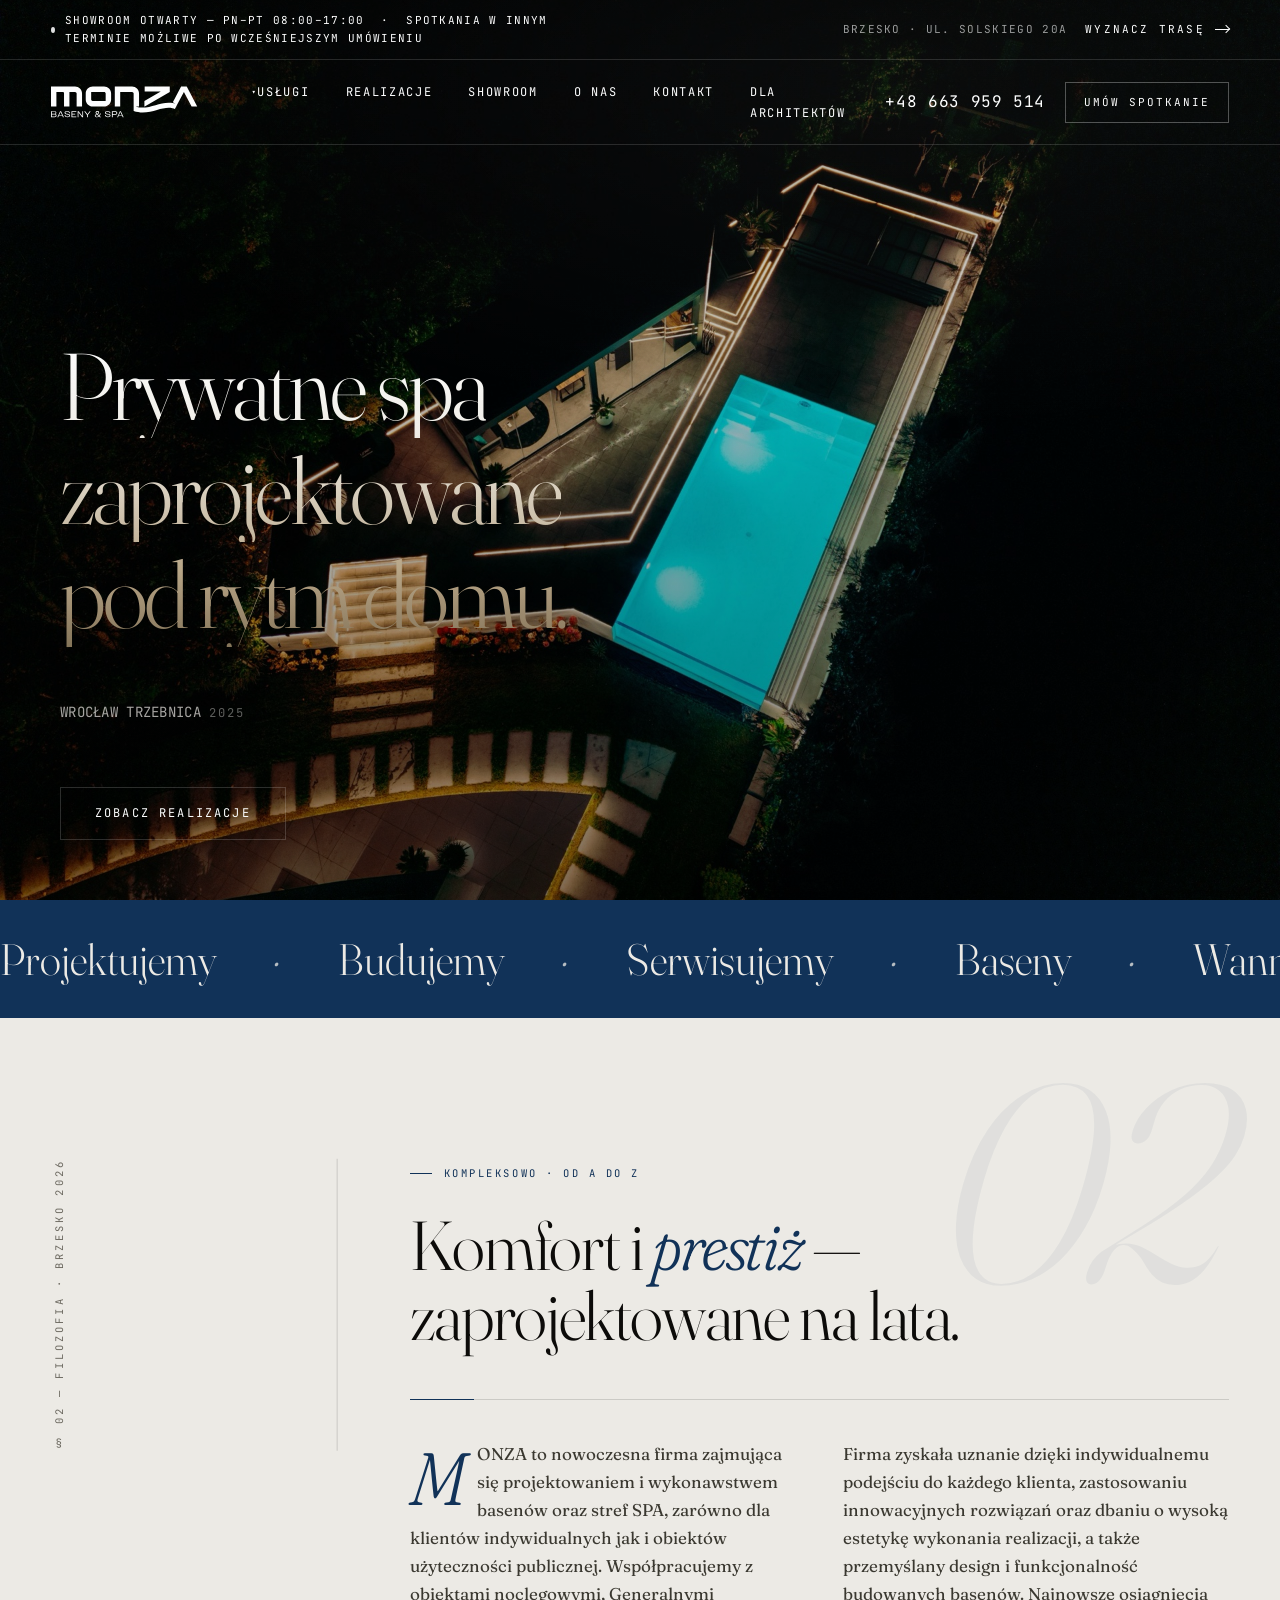
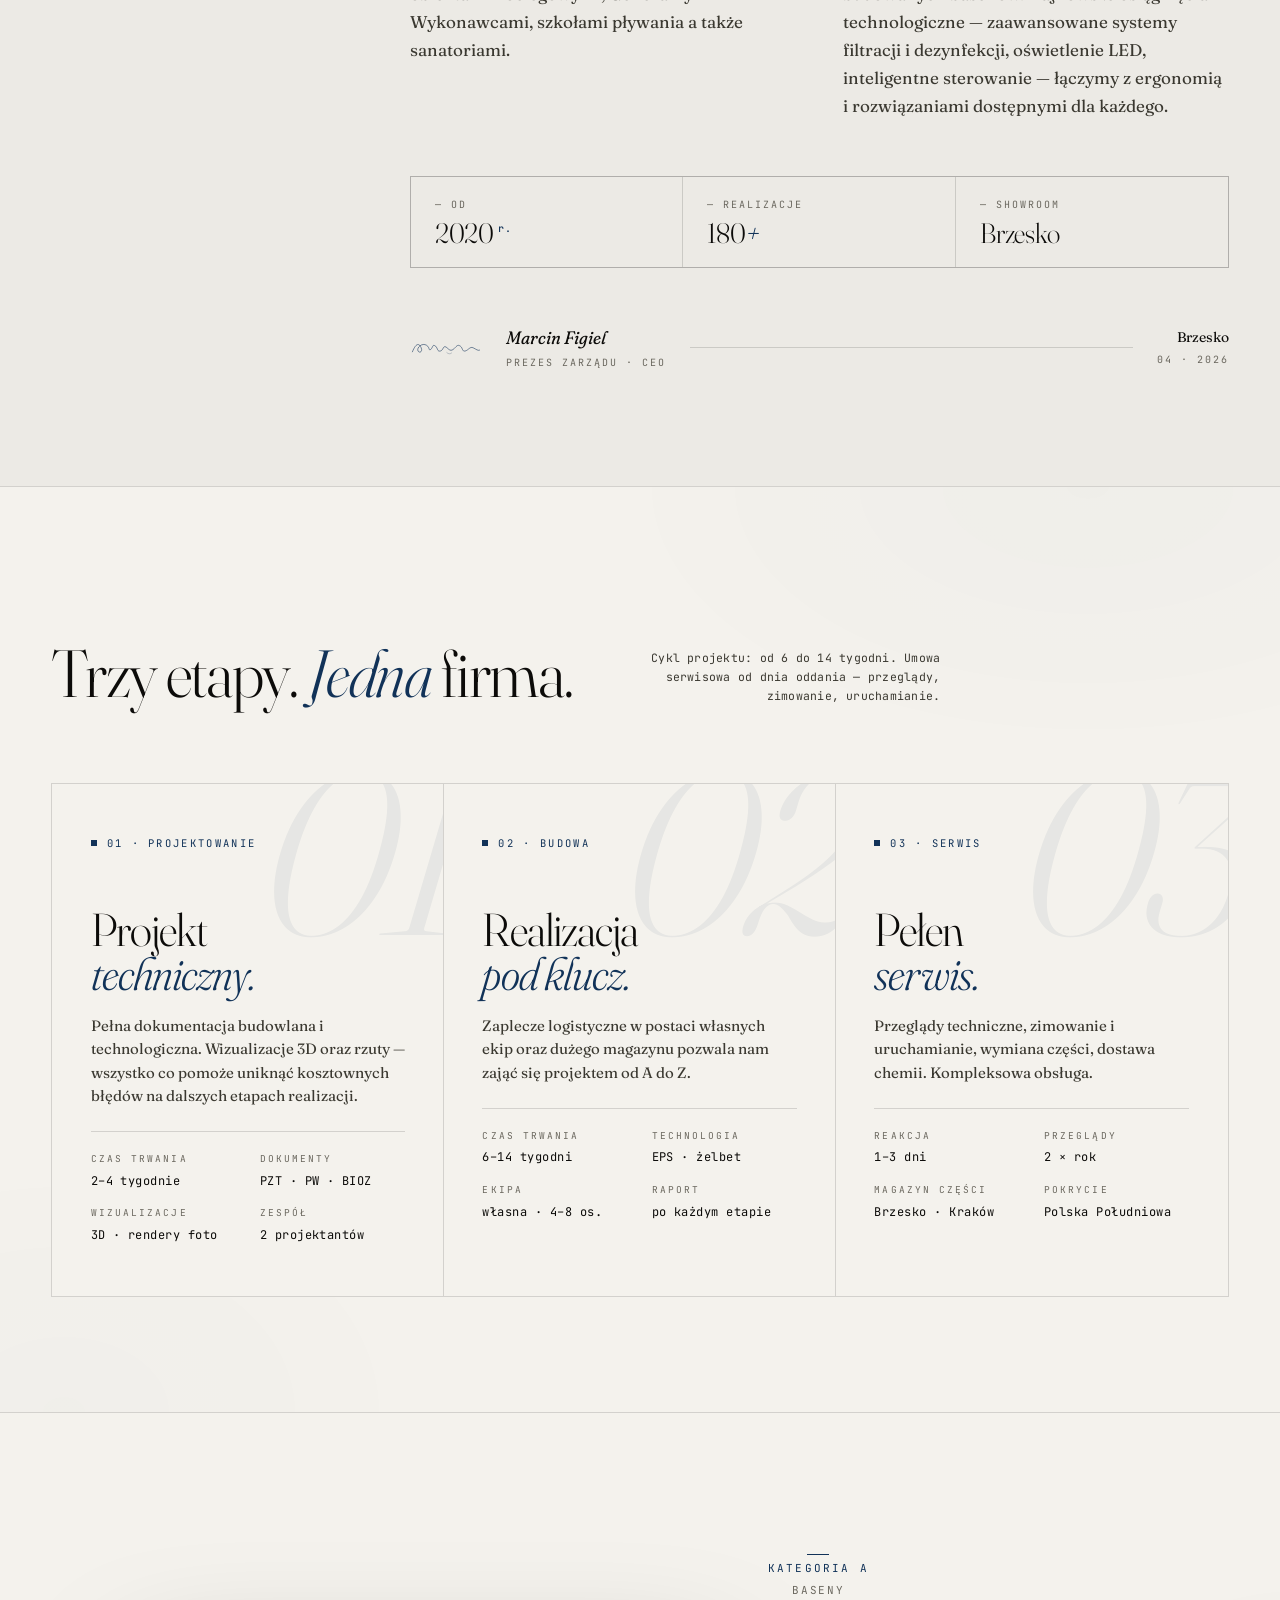
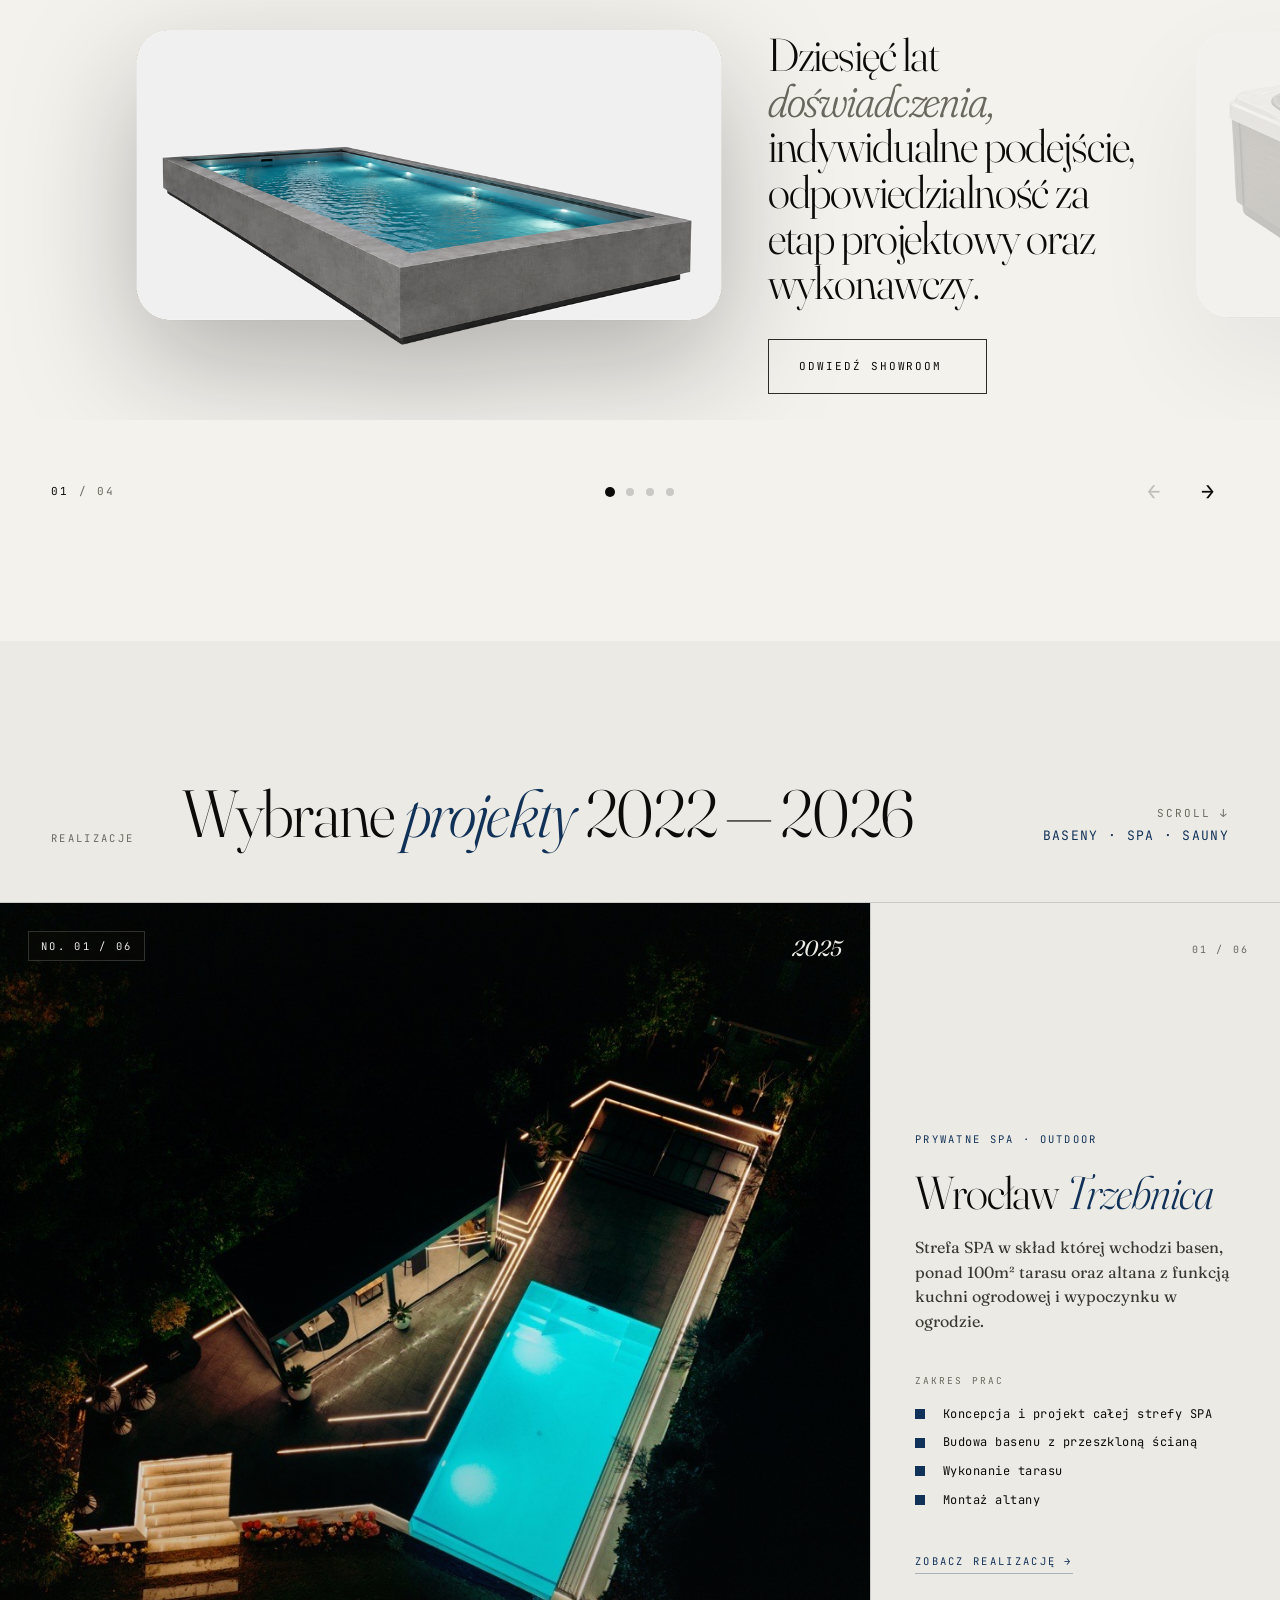
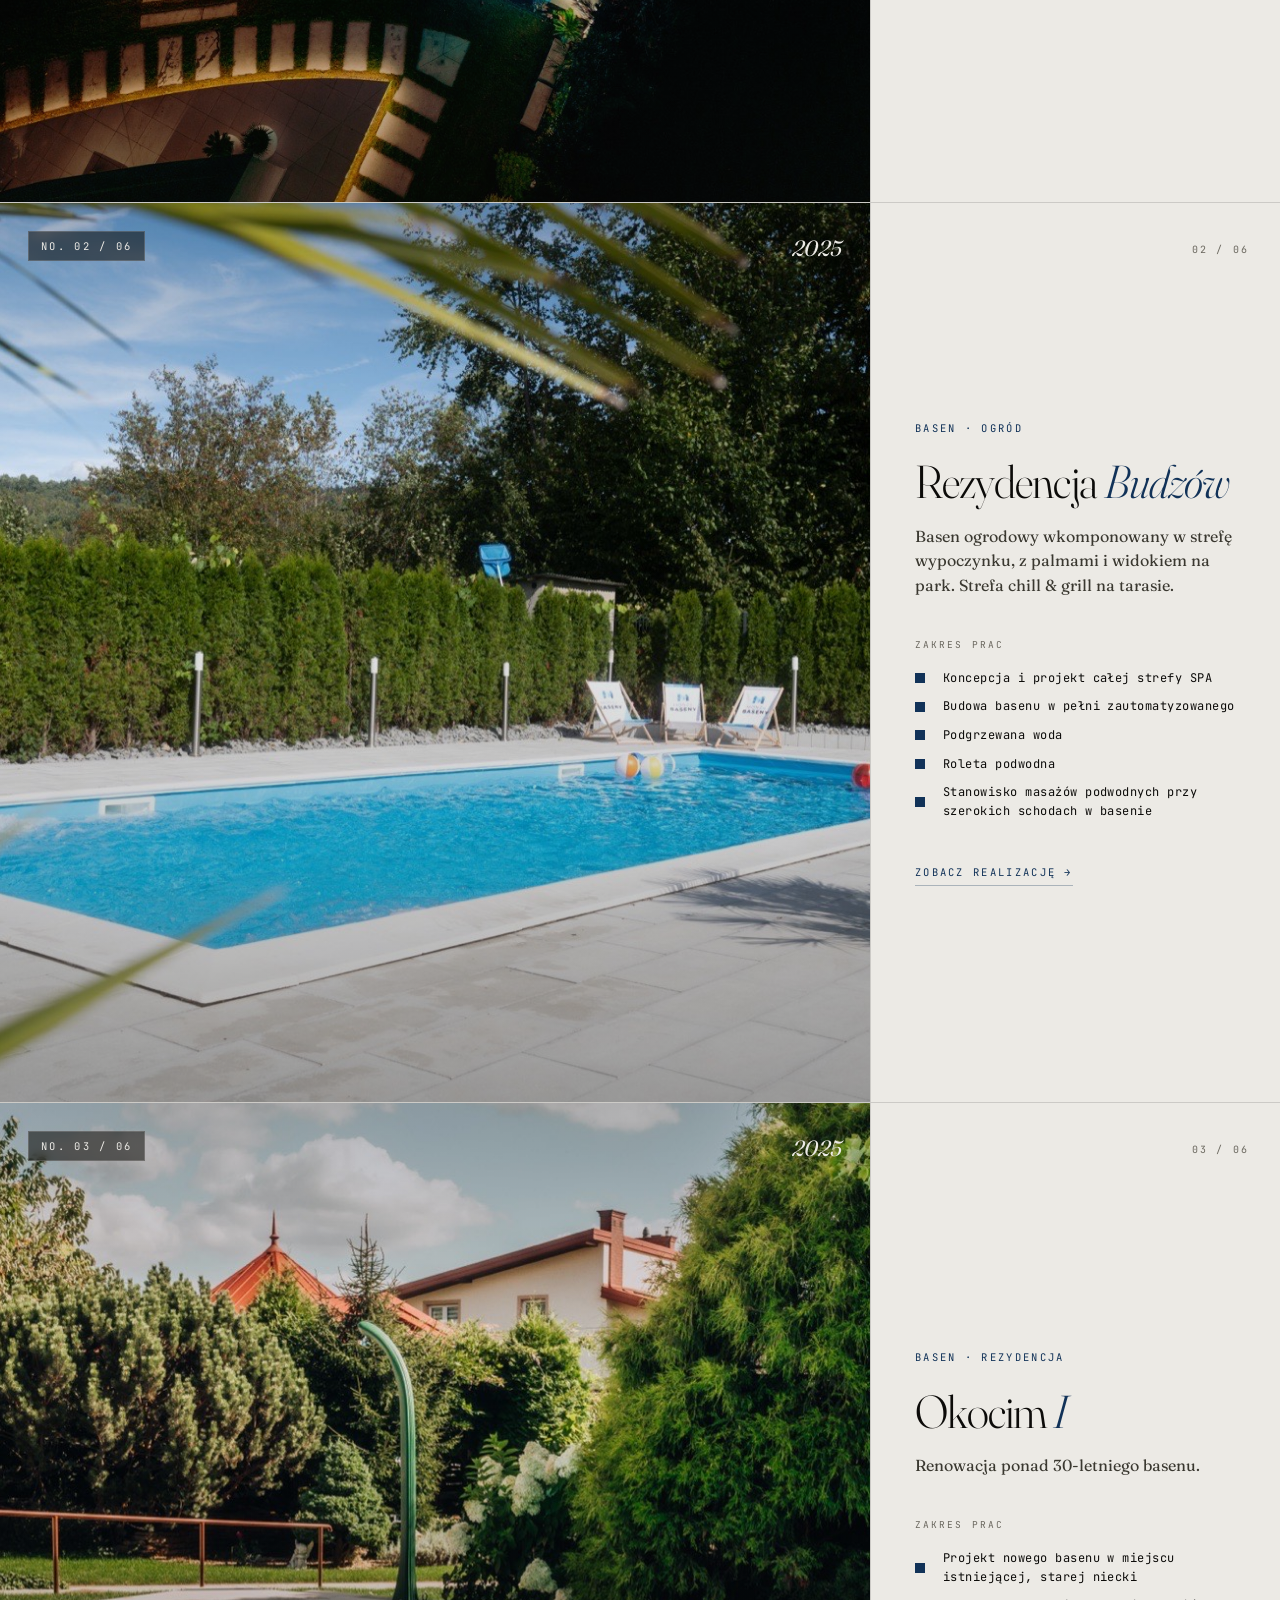
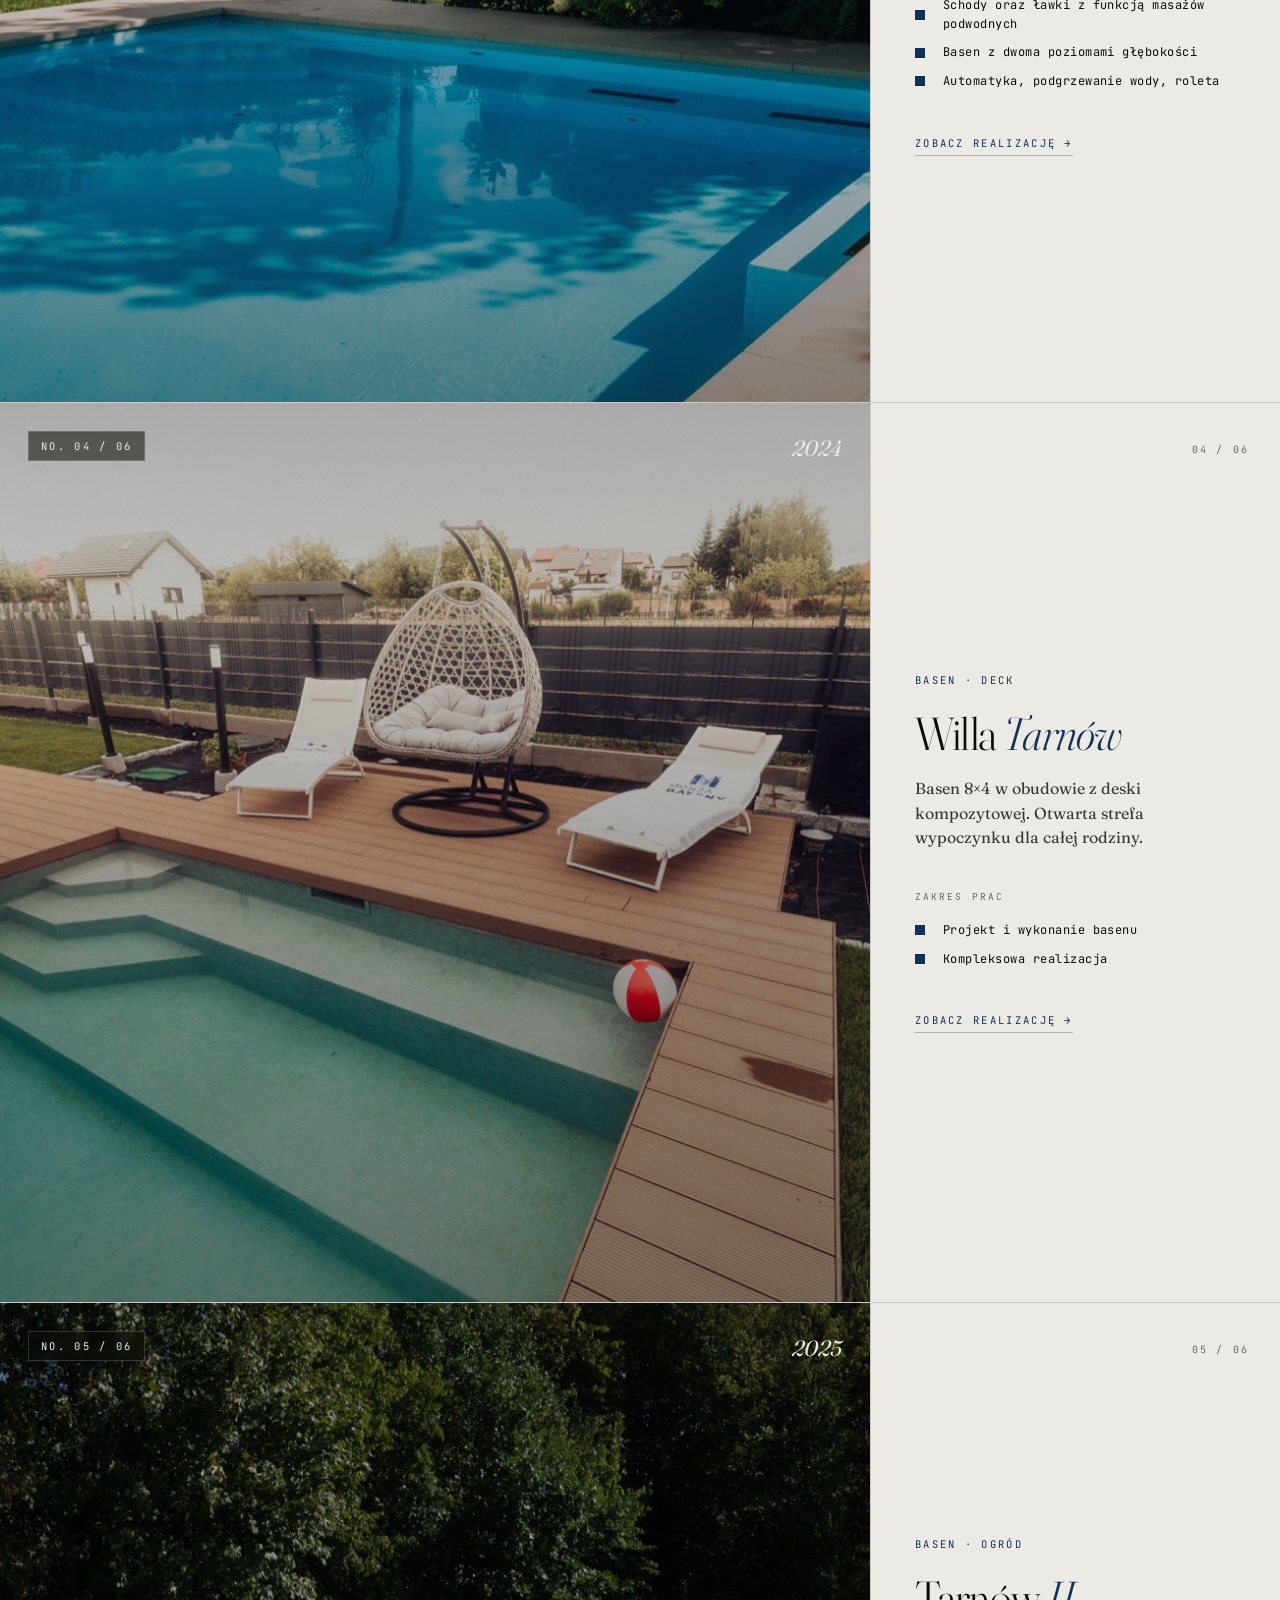
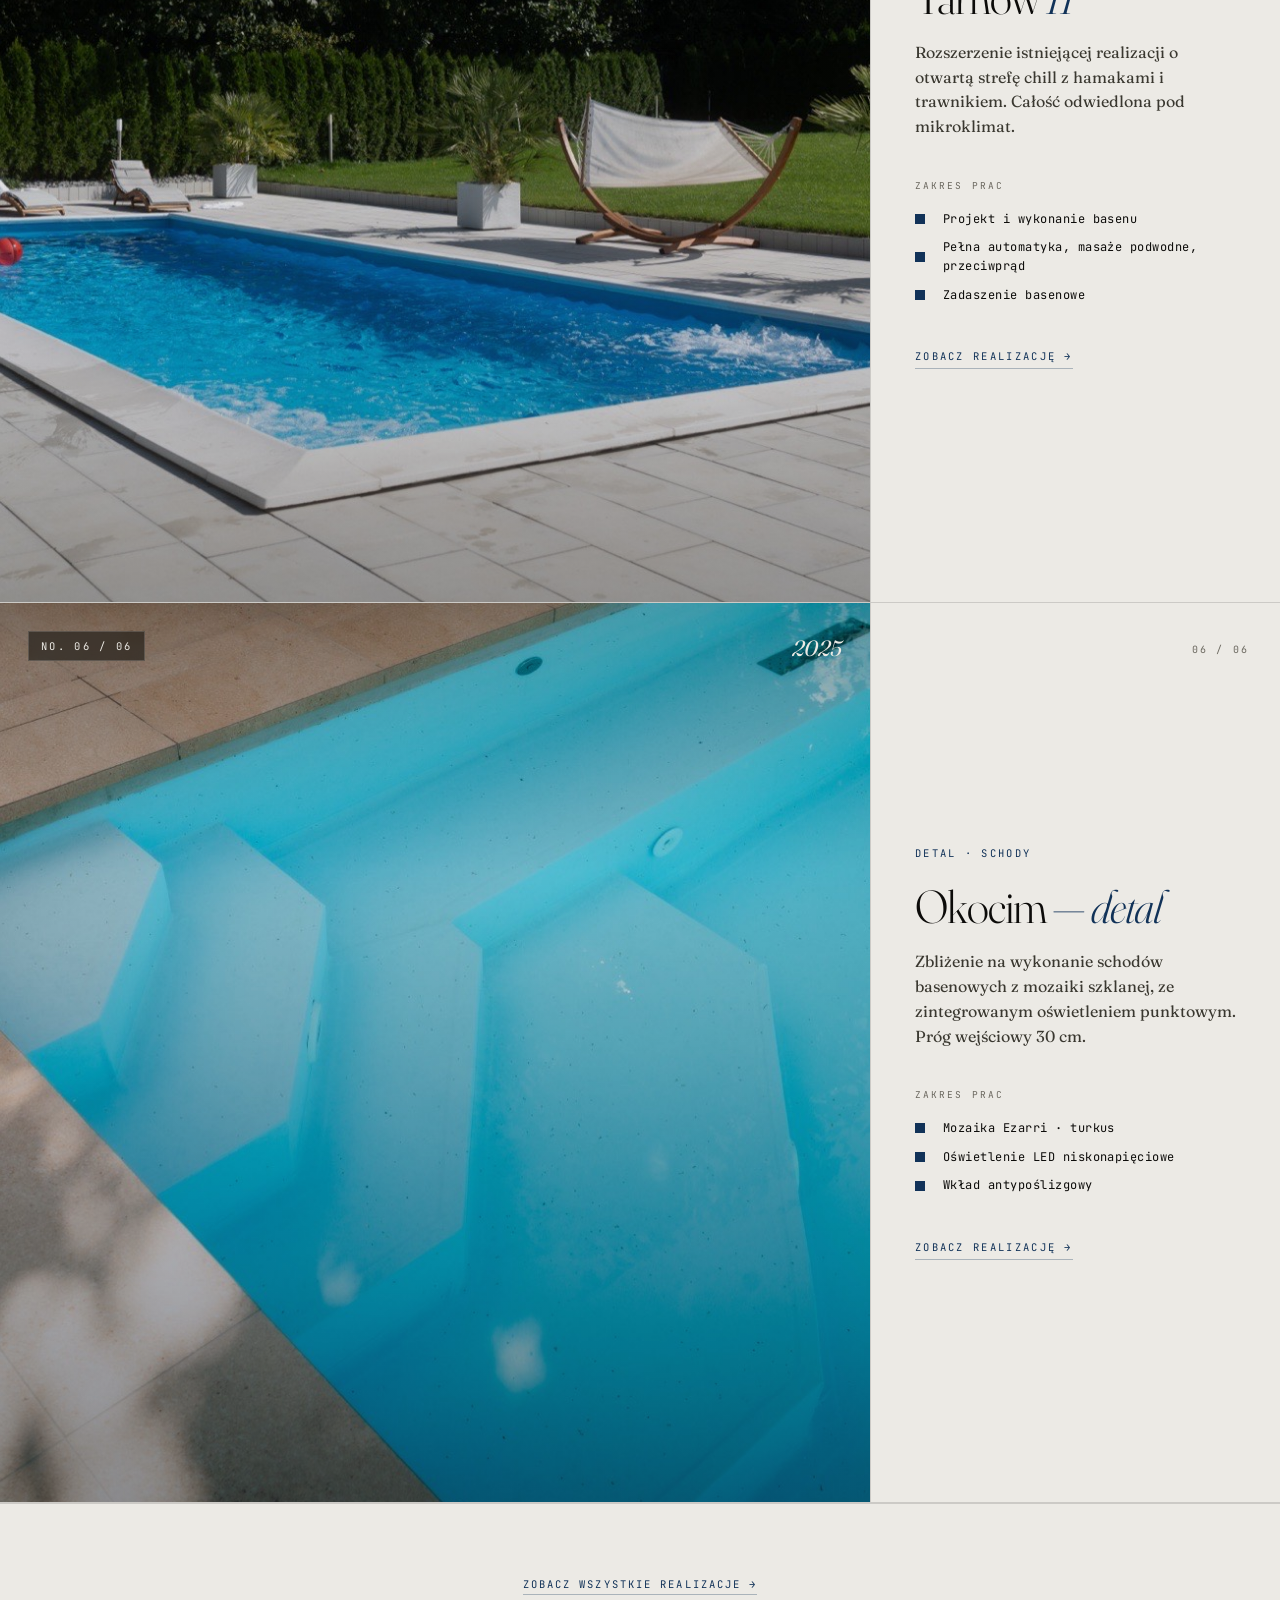
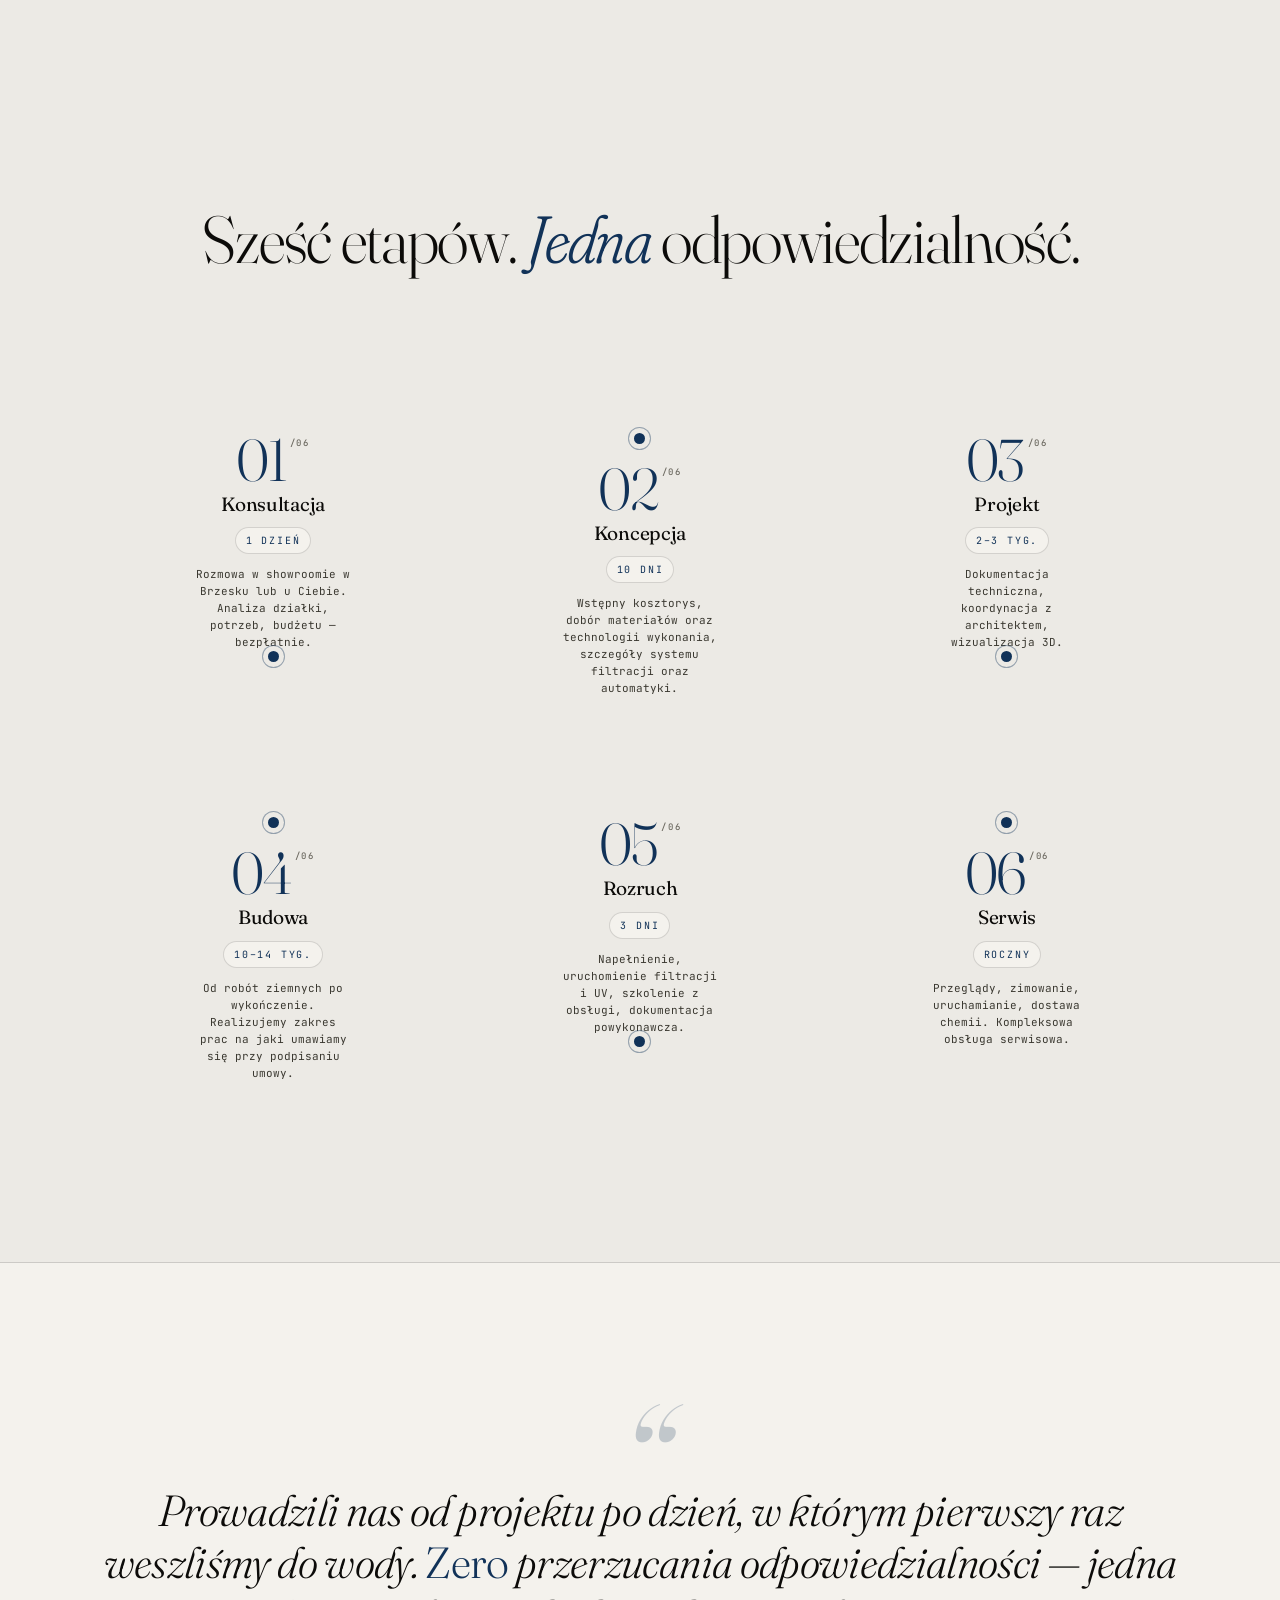
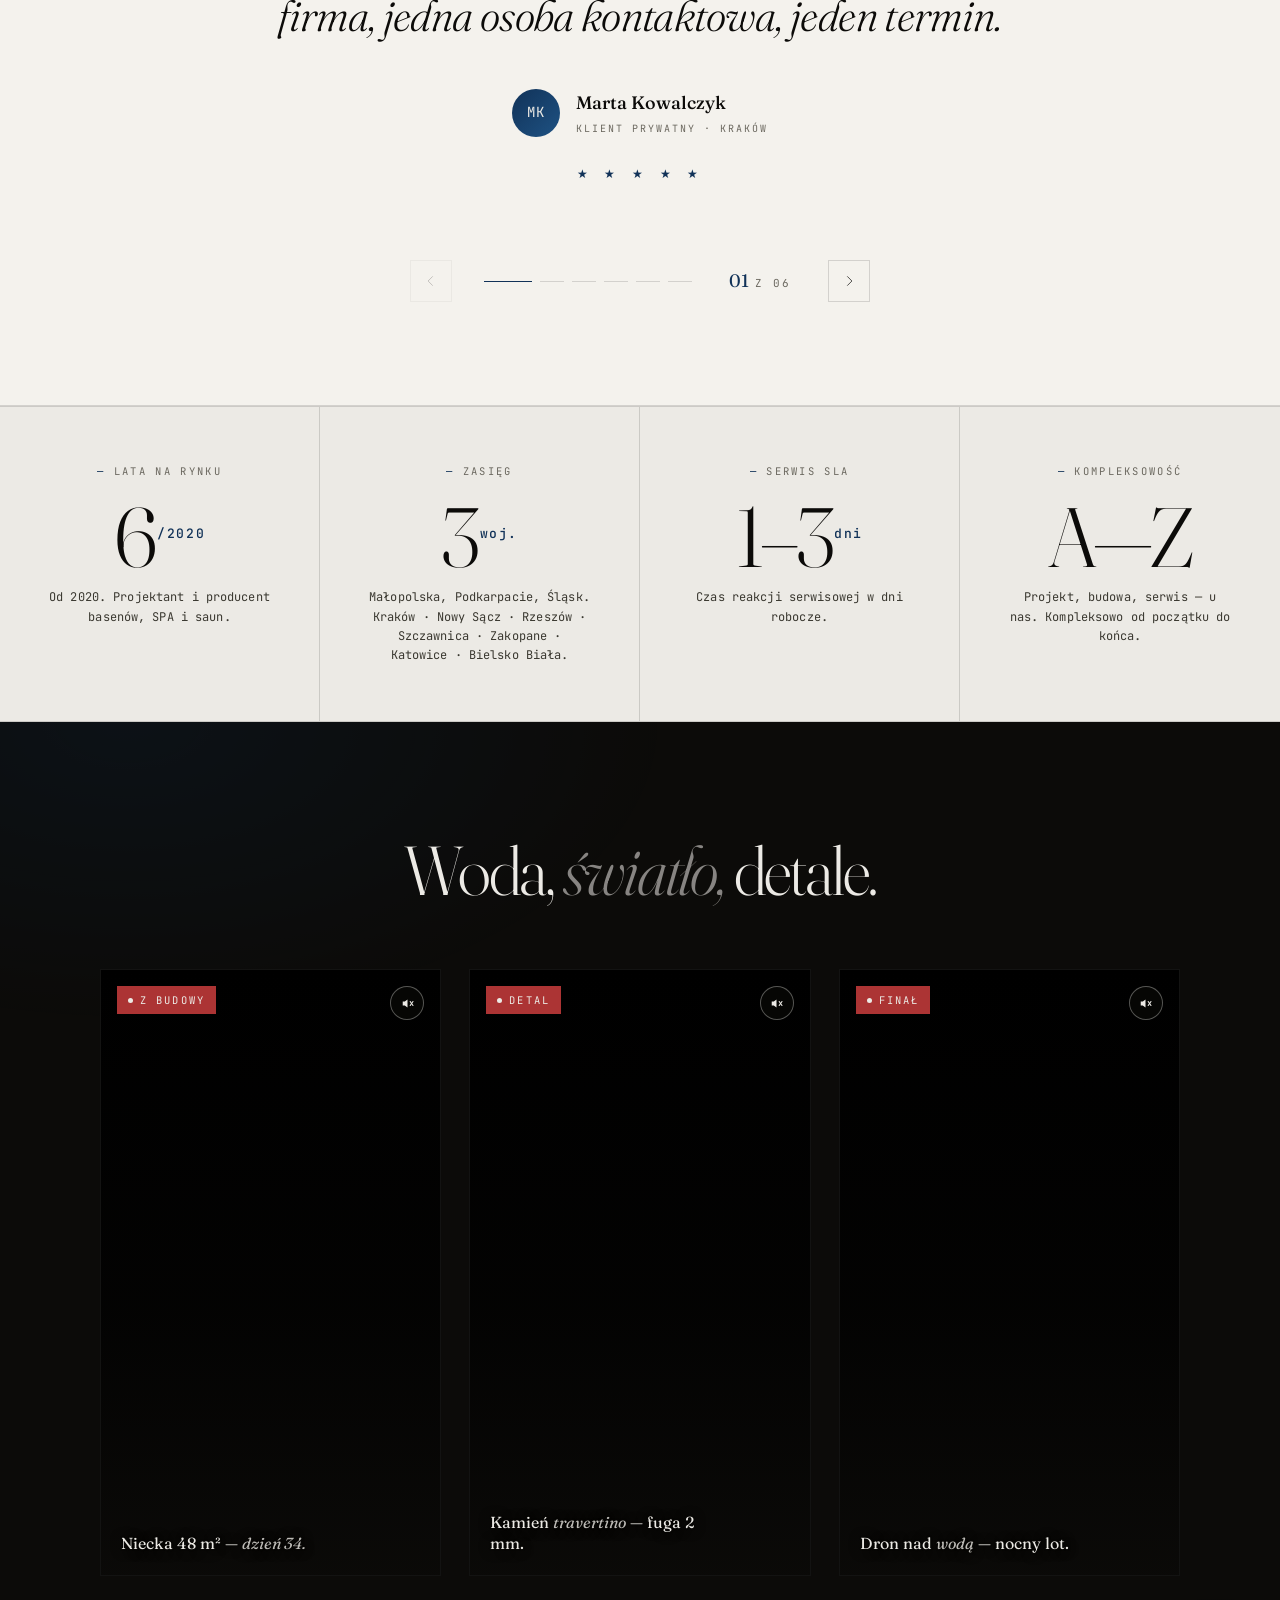
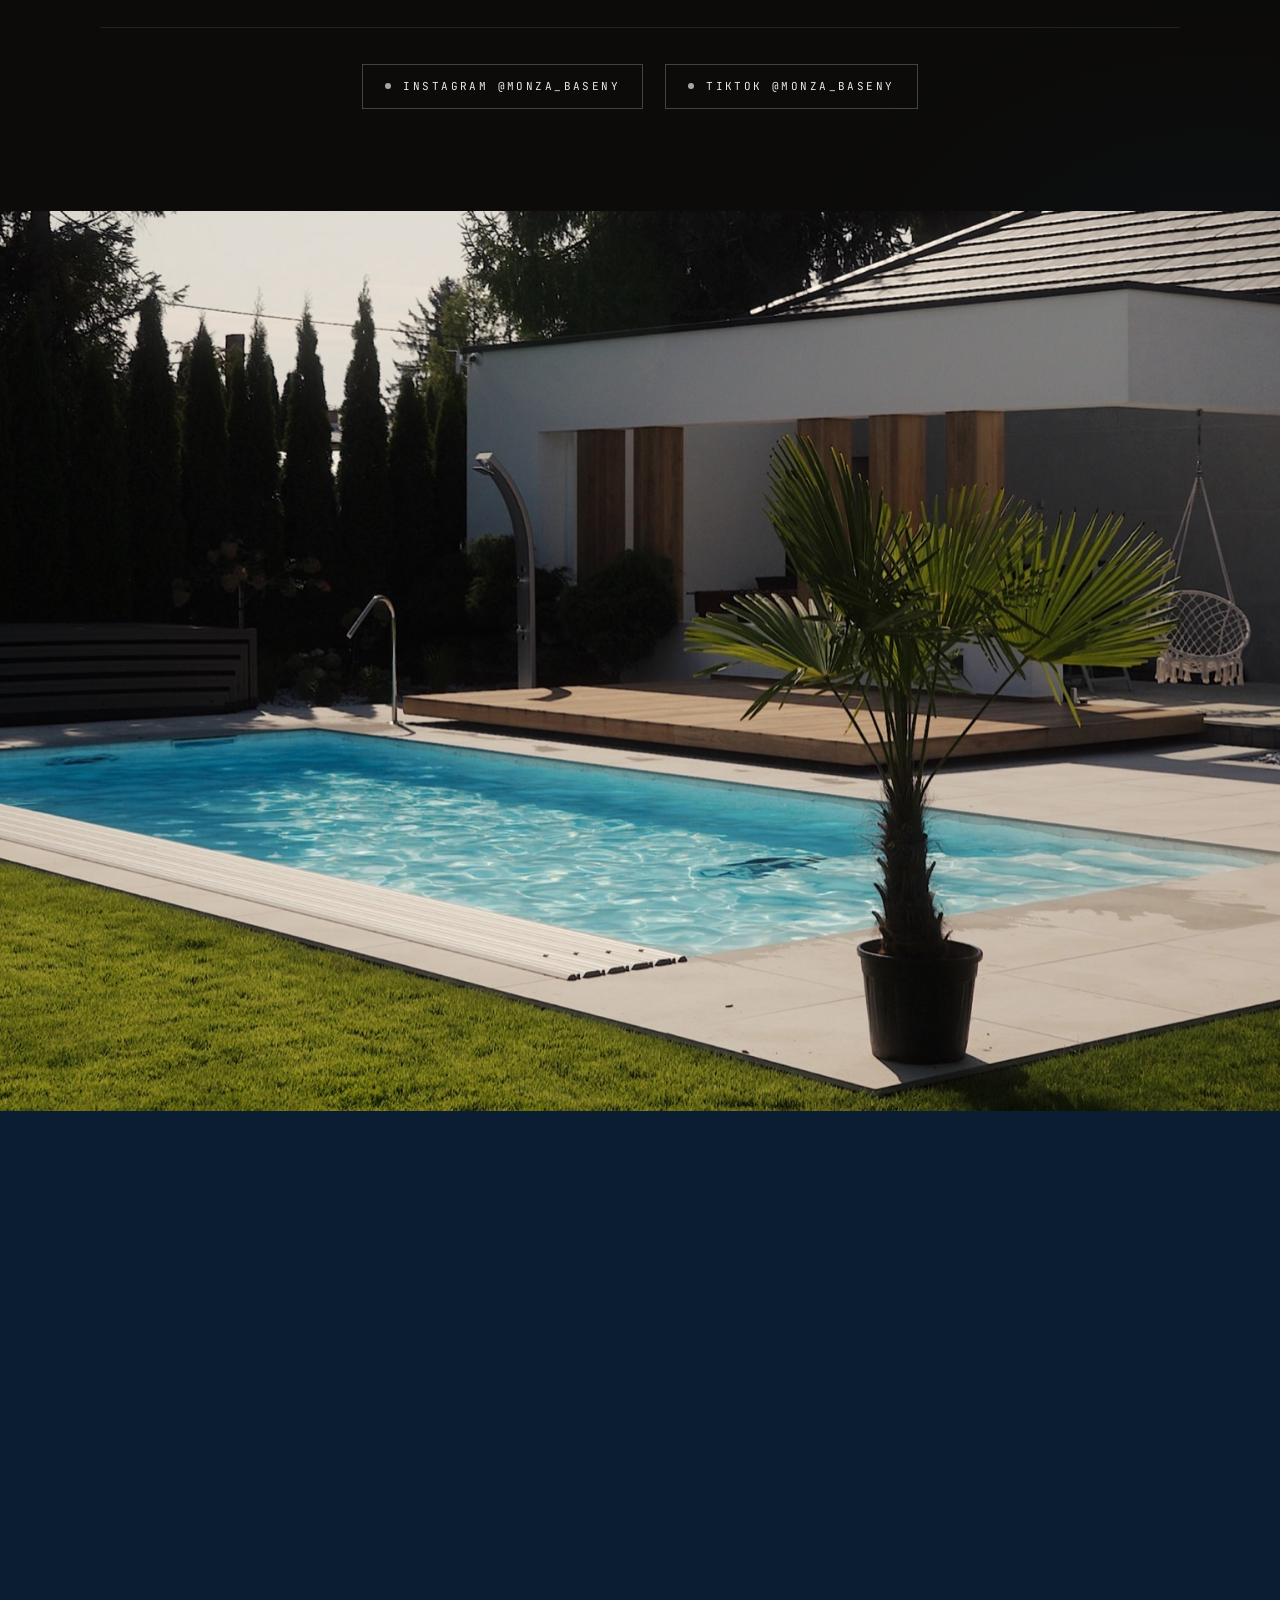
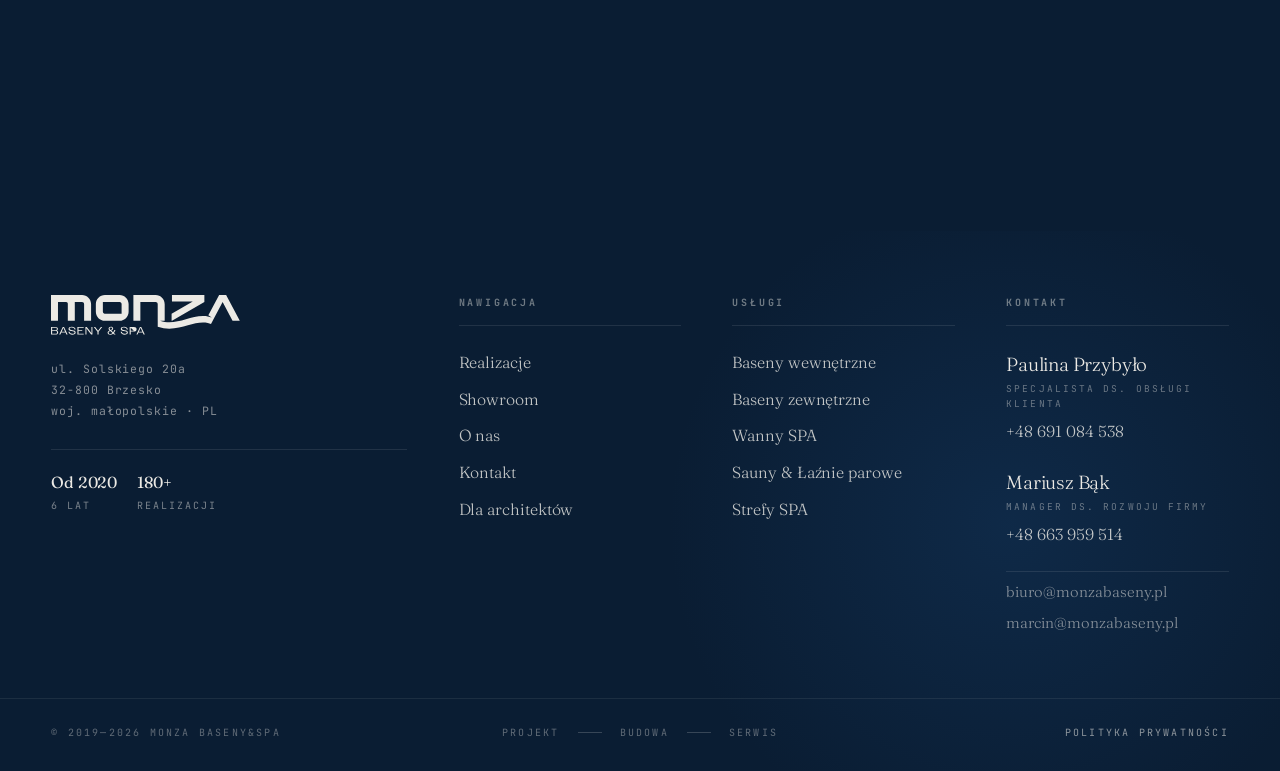
==== commit c2ffd219: "Add 12 subpages, mobile nav, gallery video, team section, audit" ====
--- a/index.html
+++ b/index.html
@@ -69,8 +69,8 @@
 @keyframes pulse{0%{box-shadow:0 0 0 0 rgba(255,255,255,.45)}70%{box-shadow:0 0 0 9px rgba(255,255,255,0)}100%{box-shadow:0 0 0 0 rgba(255,255,255,0)}}
 
 /* ===== hero (full-bleed) ===== */
-.hero{position:relative;width:100%;height:100vh;min-height:560px;background:var(--navy-deep);color:#fff;overflow:hidden;isolation:isolate}
-.hero-sticky{position:absolute;inset:0;width:100%;height:100%;overflow:hidden;isolation:isolate;background:#0A0A0A}
+.hero{position:relative;width:100%;height:100vh;min-height:560px;background:var(--navy-deep);color:#fff;overflow:visible;isolation:isolate}
+.hero-sticky{position:absolute;inset:0;width:100%;height:100%;overflow:visible;isolation:isolate;background:#0A0A0A}
 .hero-img{position:absolute;inset:0;width:100%;height:100%;object-fit:cover;object-position:center;z-index:0}
 .hero-tint{position:absolute;inset:0;z-index:1;pointer-events:none;background:rgba(0,0,0,.22)}
 .hero-vignette{position:absolute;inset:0;z-index:1;pointer-events:none;
@@ -98,6 +98,14 @@
 .hero-links a:hover{opacity:.7}
 .hero-links a::after{content:"";position:absolute;left:50%;bottom:-3px;width:0;height:1px;background:#fff;transition:width .3s,left .3s}
 .hero-links a:hover::after{width:100%;left:0}
+/* dropdown Usługi — hero nav */
+.hero-links .has-drop{position:relative}
+.hero-links .has-drop>a::before{content:"▾";margin-left:5px;font-size:9px;vertical-align:1px}
+.hero-links .drop{display:none;position:absolute;top:100%;left:0;background:rgba(10,29,51,.97);backdrop-filter:blur(12px);min-width:210px;padding:14px 0 12px;list-style:none;border:1px solid rgba(236,234,229,.1)}
+.hero-links .has-drop:hover .drop{display:block}
+.hero-links .drop li a{display:block;padding:9px 20px;font-size:11px;letter-spacing:.14em;color:rgba(236,234,229,.75);white-space:nowrap;transition:color .2s,background .2s}
+.hero-links .drop li a:hover{color:var(--cream);background:rgba(236,234,229,.06);opacity:1}
+.hero-links .drop li a::after{display:none}
 .hero-right{display:flex;align-items:center;gap:20px;justify-content:flex-end}
 .hero-right .tel{font-family:var(--f-mono);font-size:16px;color:#fff;letter-spacing:.04em}
 
@@ -123,6 +131,15 @@
 .sticky-nav .sn-links a:hover{opacity:.55}
 .sticky-nav .sn-links a::after{content:"";position:absolute;left:50%;bottom:-3px;width:0;height:1px;background:var(--navy);transition:width .3s,left .3s}
 .sticky-nav .sn-links a:hover::after{width:100%;left:0}
+/* dropdown Usługi — sticky nav */
+.sn-links .has-drop{position:relative}
+.sn-links .has-drop::after{content:"";position:absolute;left:0;right:0;top:100%;height:14px;display:block;pointer-events:none}
+.sn-links .has-drop>a::before{content:"▾";margin-left:5px;font-size:9px;vertical-align:1px}
+.sn-links .drop{display:none;position:absolute;top:100%;left:0;background:var(--cream);min-width:210px;padding:14px 0 12px;list-style:none;border:1px solid var(--line);box-shadow:0 12px 32px -8px rgba(12,11,9,.15)}
+.sn-links .has-drop:hover .drop{display:block}
+.sn-links .drop li a{display:block;padding:9px 20px;font-size:11px;letter-spacing:.14em;color:var(--ink-2);white-space:nowrap;transition:color .2s,background .2s}
+.sn-links .drop li a:hover{color:var(--navy);background:rgba(27,74,125,.04);opacity:1}
+.sn-links .drop li a::after{display:none}
 .sticky-nav .sn-right{display:flex;align-items:center;gap:20px;justify-content:flex-end}
 .sticky-nav .sn-right .tel{font-family:var(--f-mono);font-size:13px;color:var(--ink);letter-spacing:.04em;transition:color .3s}
 .sticky-nav .sn-right .tel:hover{color:var(--navy)}
@@ -140,8 +157,8 @@
 
 .hero-stack{position:absolute;left:60px;bottom:60px;z-index:3;display:flex;flex-direction:column;gap:clamp(36px, 5vw, 67px);align-items:flex-start;max-width:min(640px, 80vw);opacity:0;will-change:opacity}
 .hero-lead{display:flex;flex-direction:column;gap:38px;align-items:flex-start}
-.hero-headline{font-family:var(--f-serif);font-weight:300;font-size:clamp(48px, 7.4vw, 101px);line-height:1;letter-spacing:-.035em;font-variation-settings:"opsz" 144, "SOFT" 0, "WONK" 1;margin:0;color:#fff}
-.hero-headline .line{display:block;overflow:hidden}
+.hero-headline{font-family:var(--f-serif);font-weight:300;font-size:clamp(48px, 7.4vw, 101px);line-height:1.1;padding-bottom:0.18em;letter-spacing:-.035em;font-variation-settings:"opsz" 144, "SOFT" 0, "WONK" 1;margin:0;color:#fff}
+.hero-headline .line{display:block;overflow:hidden;padding-bottom:0.22em;margin-bottom:-0.22em}
 .hero-headline .line span{display:inline-block;transform:translateY(101%);animation:rise 1s cubic-bezier(.2,.7,.1,1) forwards;background:linear-gradient(to bottom,#ffffff 0%,#F2EFE8 30%,#B9A687 72%,#7A6A4F 100%);background-size:var(--bg-w,100%) var(--bg-h,100%);background-position:0 var(--bg-y,0);background-repeat:no-repeat;-webkit-background-clip:text;background-clip:text;-webkit-text-fill-color:transparent;color:transparent}
 .hero-headline .line:nth-child(1) span{animation-delay:.18s}
 .hero-headline .line:nth-child(2) span{animation-delay:.32s}
@@ -246,9 +263,9 @@
 .offer-head .r{font-family:var(--f-mono);font-size:10px;letter-spacing:.2em;text-transform:uppercase;color:var(--muted);text-align:right;white-space:nowrap}
 
 .offer-hint{display:none}
-.offer-stage{position:relative;width:100%;overflow-x:auto;overflow-y:visible;scroll-snap-type:x mandatory;scrollbar-width:none;-ms-overflow-style:none;-webkit-overflow-scrolling:touch}
+.offer-stage{position:relative;width:100%;overflow-x:auto;overflow-y:visible;scroll-snap-type:x mandatory;scroll-padding-inline:max(var(--edge), calc((100vw - min(1160px, 78vw)) / 2));scrollbar-width:none;-ms-overflow-style:none;-webkit-overflow-scrolling:touch}
 .offer-stage::-webkit-scrollbar{display:none}
-.offer-track{display:flex;gap:clamp(44px,4.4vw,76px);padding:0 max(var(--edge), calc((100vw - min(1160px, 78vw)) / 2))}
+.offer-track{display:flex;gap:clamp(44px,4.4vw,76px);padding-left:max(var(--edge), calc((100vw - min(1160px, 78vw)) / 2));padding-right:max(var(--edge), calc((100vw - min(1160px, 78vw)) / 2))}.offer-track::after{content:"";flex:0 0 max(var(--edge), calc((100vw - min(1160px, 78vw)) / 2));}
 .offer-slide{flex:0 0 min(1160px, 78vw);scroll-snap-align:center;display:grid;grid-template-columns:1.55fr 1fr;gap:clamp(40px,4vw,68px);align-items:center;opacity:.22;transition:opacity .6s ease}
 .offer-slide.active{opacity:1}
 .offer-slide .offer-img{position:relative;aspect-ratio:910/595;overflow:visible;background:transparent;filter:drop-shadow(0 44px 60px rgba(12,11,9,.28))}
@@ -453,7 +470,7 @@
 
 /* ===== stats ===== */
 .stats{display:grid;grid-template-columns:repeat(4,1fr);background:var(--cream);border-top:1px solid var(--line);border-bottom:1px solid var(--line)}
-.stat{padding:56px 32px;border-right:1px solid var(--line);position:relative}
+.stat{padding:56px 32px;border-right:1px solid var(--line);position:relative;display:flex;flex-direction:column;align-items:center;text-align:center}
 .stat:last-child{border-right:0}
 .stat .k{font-family:var(--f-mono);font-size:10.5px;letter-spacing:.22em;text-transform:uppercase;color:var(--muted)}
 .stat .k em{font-style:normal;color:var(--navy)}
@@ -494,7 +511,7 @@
 
 /* ===== footer ===== */
 footer.foot{background:var(--navy-deep);color:rgba(236,234,229,.7);position:relative;overflow:hidden}
-footer.foot::before{content:"";position:absolute;top:0;left:0;right:0;height:1px;background:linear-gradient(90deg,transparent,rgba(236,234,229,.2),transparent)}
+footer.foot::before{display:none}
 footer.foot::after{content:"";position:absolute;top:-20%;right:-10%;width:800px;height:800px;border-radius:50%;background:radial-gradient(circle,rgba(27,74,125,.28) 0%,transparent 60%);pointer-events:none}
 
 .foot-cta{position:relative;max-width:960px;margin:0 auto;padding:clamp(100px,11vw,160px) var(--edge) clamp(80px,8vw,120px);display:flex;justify-content:center;text-align:center;z-index:1}
@@ -518,7 +535,7 @@
 .foot-cta-aside .caption{position:absolute;left:20px;right:20px;bottom:20px;display:flex;justify-content:space-between;align-items:flex-end;font-family:var(--f-mono);font-size:10px;letter-spacing:.2em;text-transform:uppercase;color:rgba(236,234,229,.7)}
 .foot-cta-aside .caption em{font-style:normal;color:var(--cream);font-family:var(--f-serif);font-size:14px;letter-spacing:-.005em;text-transform:none;font-variation-settings:"opsz" 14}
 
-.foot-grid{position:relative;z-index:1;max-width:1440px;margin:0 auto;padding:clamp(48px,5vw,72px) var(--edge) clamp(48px,5vw,72px);display:grid;grid-template-columns:1.6fr 1fr 1fr 1fr;gap:clamp(40px,4vw,64px);border-top:1px solid rgba(236,234,229,.1)}
+.foot-grid{position:relative;z-index:1;max-width:1440px;margin:0 auto;padding:clamp(48px,5vw,72px) var(--edge) clamp(48px,5vw,72px);display:grid;grid-template-columns:1.6fr 1fr 1fr 1fr;gap:clamp(40px,4vw,64px)}
 .foot-brand{display:flex;flex-direction:column;gap:24px}
 .foot-brand .f-brand-mark{height:40px;width:auto;color:var(--cream)}
 .foot-brand .ad{font-family:var(--f-mono);font-size:11.5px;letter-spacing:.08em;line-height:1.8;color:rgba(236,234,229,.55)}
@@ -529,6 +546,16 @@
 .foot-col ul{list-style:none;margin:0;padding:0;display:grid;gap:12px}
 .foot-col ul a{font-family:var(--f-serif);font-weight:300;font-size:16px;color:rgba(236,234,229,.82);transition:color .3s,transform .3s;letter-spacing:-.005em;font-variation-settings:"opsz" 14;display:inline-block}
 .foot-col ul a:hover{color:var(--cream);transform:translateX(3px)}
+.foot-col .ft-meta{font-family:var(--f-mono);font-size:9.5px;letter-spacing:.18em;text-transform:uppercase;color:rgba(236,234,229,.38);margin-left:6px}
+.ft-persons{display:grid;gap:24px}
+.ft-person{display:flex;flex-direction:column;gap:3px}
+.ft-name{font-family:var(--f-serif);font-weight:300;font-size:19px;color:var(--cream);letter-spacing:-.01em;font-variation-settings:"opsz" 14}
+.ft-role{font-family:var(--f-mono);font-size:9.5px;letter-spacing:.22em;text-transform:uppercase;color:rgba(236,234,229,.42)}
+.ft-tel{font-family:var(--f-serif);font-weight:300;font-size:16px;color:rgba(236,234,229,.82);text-decoration:none;margin-top:4px;transition:color .3s}
+.ft-tel:hover{color:var(--cream)}
+.ft-emails{display:flex;flex-direction:column;gap:8px;padding-top:8px;border-top:1px solid rgba(236,234,229,.1)}
+.ft-emails a{font-family:var(--f-serif);font-weight:300;font-size:15px;color:rgba(236,234,229,.55);text-decoration:none;transition:color .3s}
+.ft-emails a:hover{color:rgba(236,234,229,.82)}
 
 .foot-bar{position:relative;z-index:1;max-width:1440px;margin:0 auto;padding:26px var(--edge) 30px;display:grid;grid-template-columns:1fr auto 1fr;gap:24px;border-top:1px solid rgba(236,234,229,.08);font-family:var(--f-mono);font-size:10px;letter-spacing:.22em;text-transform:uppercase;color:rgba(236,234,229,.38);align-items:center}
 .foot-bar .c{text-align:center;display:flex;gap:18px;align-items:center;justify-content:center}
@@ -610,6 +637,116 @@
   .marquee-track span{gap:36px}
   .marquee-track span::after{margin-left:36px}
 }
+
+/* ===== mobile responsive ===== */
+.mn-logo{display:block;width:120px;color:var(--cream);margin:0 0 28px}
+.mn-logo svg{width:100%;height:auto;display:block}
+.topbar-ext{display:inline}
+.hamburger{display:none;width:44px;height:44px;align-items:center;justify-content:center;flex-direction:column;gap:5px;cursor:pointer;background:transparent;border:0;padding:0;z-index:80}
+.hamburger span{display:block;width:22px;height:2px;background:var(--ink);transition:transform .3s,opacity .25s}
+.hamburger.open span:nth-child(1){transform:translateY(7px) rotate(45deg)}
+.hamburger.open span:nth-child(2){opacity:0}
+.hamburger.open span:nth-child(3){transform:translateY(-7px) rotate(-45deg)}
+.mobile-nav{position:fixed;inset:0;background:var(--navy-deep);color:var(--cream);z-index:75;display:flex;flex-direction:column;padding:24px var(--edge) 24px;overflow-y:auto;transform:translateY(-100%);transition:transform .35s cubic-bezier(.22,.61,.36,1);visibility:hidden}
+.mn-close{position:absolute;top:18px;right:var(--edge);width:44px;height:44px;display:flex;align-items:center;justify-content:center;background:transparent;border:1px solid rgba(236,234,229,.25);color:var(--cream);cursor:pointer;padding:0;z-index:5;transition:background .25s,border-color .25s}
+.mn-close:hover{background:rgba(236,234,229,.08);border-color:rgba(236,234,229,.55)}
+.mn-close svg{width:18px;height:18px;display:block}
+.mobile-nav.open{transform:translateY(0);visibility:visible}
+.mobile-nav .mn-links{list-style:none;display:flex;flex-direction:column;gap:0;margin:0;padding:0}
+.mobile-nav .mn-links>li{border-bottom:1px solid rgba(236,234,229,.1)}
+.mobile-nav .mn-links>li>a,.mobile-nav .mn-drop-toggle{display:flex;align-items:center;justify-content:space-between;padding:18px 0;font-family:var(--f-serif);font-weight:300;font-size:24px;color:rgba(236,234,229,.92);font-variation-settings:"opsz" 14;text-decoration:none;background:transparent;border:0;width:100%;text-align:left;cursor:pointer;letter-spacing:-.01em;min-height:44px}
+.mobile-nav .mn-drop-toggle::after{content:"▾";font-size:14px;color:rgba(236,234,229,.6);transition:transform .3s}
+.mobile-nav .mn-drop.open .mn-drop-toggle::after{transform:rotate(180deg)}
+.mobile-nav .mn-sub{list-style:none;max-height:0;overflow:hidden;transition:max-height .35s ease;margin:0;padding:0}
+.mobile-nav .mn-drop.open .mn-sub{max-height:600px !important}
+.mobile-nav .mn-sub li a{display:block;padding:12px 16px;font-family:var(--f-mono);font-size:13px;letter-spacing:.08em;color:rgba(236,234,229,.6);min-height:44px;display:flex;align-items:center}
+.mobile-nav .mn-sub li a:hover{color:var(--cream)}
+.mobile-nav .mn-foot{margin-top:auto;padding-top:32px;border-top:1px solid rgba(236,234,229,.12);display:flex;flex-direction:column;gap:16px}
+.mobile-nav .mn-foot .mn-tel{font-family:var(--f-serif);font-weight:300;font-size:22px;color:var(--cream);font-variation-settings:"opsz" 14}
+.mobile-nav .mn-foot .mn-tel-label{font-family:var(--f-mono);font-size:10px;letter-spacing:.22em;text-transform:uppercase;color:rgba(236,234,229,.45);margin-bottom:4px;display:block}
+.mobile-nav .mn-cta{display:inline-flex;justify-content:center;align-items:center;padding:14px 22px;background:var(--cream);color:var(--navy);font-family:var(--f-mono);font-size:12px;letter-spacing:.2em;text-transform:uppercase;text-decoration:none;min-height:48px;margin-top:8px}
+body.mn-locked{overflow:hidden}
+.mobile-cta-bar{display:none;position:fixed;bottom:0;left:0;right:0;z-index:55;background:var(--cream);border-top:1px solid var(--line);padding:10px var(--edge) calc(10px + env(safe-area-inset-bottom,0px));gap:10px;box-shadow:0 -4px 16px rgba(12,11,9,.08)}
+.mobile-cta-bar a{flex:1;display:inline-flex;align-items:center;justify-content:center;gap:8px;padding:14px 12px;font-family:var(--f-mono);font-size:11px;letter-spacing:.16em;text-transform:uppercase;min-height:48px;text-decoration:none}
+.mobile-cta-bar .mcb-tel{background:var(--navy);color:#fff}
+.mobile-cta-bar .mcb-msg{background:transparent;color:var(--navy);border:1px solid var(--navy)}
+.mobile-cta-bar svg{width:14px;height:14px}
+@media (max-width:860px){
+  .sticky-nav .sn-links,.sticky-nav .sn-right{display:none !important}
+  .hamburger{display:inline-flex}
+  .sticky-nav .sn-header{grid-template-columns:auto 1fr auto;gap:16px}
+  .topbar{font-size:9px;letter-spacing:.12em;padding:8px var(--edge);grid-template-columns:1fr}
+  .topbar .r{display:none}
+  .topbar-ext{display:none}
+  .topbar .l{justify-content:center;text-align:center}
+  /* index.html: wymuszamy sticky-nav zawsze widoczną, chowamy hero-nav i sn-strip */
+  .sticky-nav{transform:translateY(0) !important;pointer-events:auto !important;background:var(--cream) !important}
+  .sticky-nav .sn-strip{display:none}
+  .hero-nav{display:none !important}
+  .marquee{display:none}
+  /* hero: niższe na mobile */
+  .hero{height:auto !important;min-height:520px !important}
+  .hero-sticky{position:relative !important;min-height:520px}
+  .hero-headline{font-size:clamp(34px,8vw,46px) !important;line-height:1.05 !important}
+  /* stats: 2 kolumny */
+  .stats{grid-template-columns:1fr 1fr !important}
+  .stat{padding:32px 16px !important;border-right:0 !important;border-bottom:1px solid var(--line)}
+  .stat:nth-child(odd){border-right:1px solid var(--line) !important}
+  .stat:nth-last-child(-n+2){border-bottom:0}
+  .stat .n{font-size:54px !important;line-height:.95 !important}
+  .stat .k{font-size:9px !important}
+  .stat .d{font-size:11px !important;margin-top:10px}
+  /* timeline procesu: 2 kolumny */
+  .timeline-line{display:none}
+  .timeline-grid{grid-template-columns:1fr 1fr !important;min-height:auto !important;gap:48px 16px;padding:24px 0}
+  .tl-step{height:auto !important;align-items:center}
+  .tl-step .tl-node,.tl-step .tl-stem{display:none}
+  .tl-step .tl-card{position:relative !important;transform:none !important;left:auto !important;bottom:auto !important;top:auto !important;width:100% !important;padding:0}
+  .tl-step.up .tl-card,.tl-step.down .tl-card{bottom:auto;top:auto}
+  .tl-step .tl-num{font-size:48px !important}
+  .tl-step .tl-t{font-size:17px !important}
+  .tl-step .tl-desc{font-size:11px !important;max-width:none}
+  .process{padding:80px var(--edge) !important}
+  .process-head{margin-bottom:48px !important}
+  .process-meta{margin-bottom:32px !important}
+  /* offer slide: 1 kolumna, wycentrowane (kategorie A/B/C/D) */
+  .offer-slide{grid-template-columns:1fr !important;text-align:center;flex:0 0 88vw !important;gap:20px !important;padding:0 var(--edge)}
+  .offer-slide .offer-img{aspect-ratio:4/3;max-width:420px;margin:0 auto;width:100%}
+  .offer-slide .offer-copy{align-items:center !important;max-width:none !important;text-align:center;padding:8px 0 0;gap:18px !important}
+  .offer-slide .offer-copy .eyebrow{align-items:center}
+  .offer-slide .offer-copy h3{font-size:clamp(24px,6vw,32px) !important;text-align:center;line-height:1.1 !important}
+  .offer-slide .offer-copy .btn-ghost{align-self:center}
+  /* intro section (Filozofia) */
+  .intro{padding:60px var(--edge) !important}
+  .intro::before{font-size:140px !important;top:20px !important;right:auto !important;left:50% !important;transform:translateX(-50%);opacity:.04 !important}
+  .intro-inner{grid-template-columns:1fr !important;gap:24px !important}
+  .intro-label{writing-mode:horizontal-tb !important;transform:none !important;border-left:0 !important;border-top:1px solid var(--line);padding:14px 0 0 !important;align-self:auto !important}
+  .intro-copy h2{font-size:clamp(28px,7vw,38px) !important;line-height:1.05 !important}
+  .intro-copy .body{grid-template-columns:1fr !important;gap:20px !important;margin-top:32px !important;padding-top:28px !important;max-width:none !important}
+  .intro-copy .body p{font-size:15px !important;line-height:1.65}
+  .intro-copy .body p:first-child::first-letter{font-size:54px !important;padding:4px 8px 0 0 !important}
+  .intro-meta{grid-template-columns:1fr 1fr !important;margin-top:36px !important;max-width:none !important}
+  .intro-meta .mv{font-size:22px !important}
+  .intro-meta .m{padding:16px 14px !important}
+  .intro-copy .sign{grid-template-columns:1fr !important;gap:12px !important;margin-top:36px !important;max-width:none !important}
+  .mobile-cta-bar{display:flex}
+  body{padding-bottom:70px}
+  /* Pin-CTA — uproszczona wersja mobile (bez scroll-pin) */
+  .pin-cta{min-height:auto;position:relative}
+  .pin-sticky{position:relative;top:auto;height:auto;min-height:520px;padding:60px var(--edge)}
+  .pin-img-box{position:absolute;inset:0}
+  .pin-img-box video,.pin-img-box img{opacity:.32 !important}
+  .pin-cta-overlay{position:relative;opacity:1 !important;padding:0;justify-content:center;min-height:420px}
+  .pin-cta-overlay h2{font-size:clamp(40px,11vw,64px)}
+  .pin-hint,.pin-eyebrow{display:none}
+
+  /* iOS — zapobiega zoom przy focusie na inputach */
+  .cmodal-row input,.cmodal-row select,.cmodal-row textarea,.cform-row input,.cform-row select,.cform-row textarea{font-size:16px !important}
+  input,select,textarea{font-size:16px}
+}
+@media (max-width:600px){
+  .mobile-nav .mn-links>li>a,.mobile-nav .mn-drop-toggle{font-size:21px;padding:16px 0}
+}
 </style>
 </head>
 <body>
@@ -639,16 +776,26 @@
     </a>
     <nav>
       <ul class="sn-links">
+        <li class="has-drop"><a href="#">Usługi</a>
+          <ul class="drop">
+            <li><a href="baseny-wewnetrzne.html">Baseny wewnętrzne</a></li>
+            <li><a href="baseny-zewnetrzne.html">Baseny zewnętrzne</a></li>
+            <li><a href="wanny-spa.html">Wanny SPA</a></li>
+            <li><a href="sauny.html">Sauny</a></li>
+            <li><a href="laznie-parowe.html">Łaźnie parowe</a></li>
+            <li><a href="strefy-spa.html">Strefy SPA</a></li>
+          </ul>
+        </li>
         <li><a href="realizacje.html">Realizacje</a></li>
         <li><a href="showroom.html">Showroom</a></li>
         <li><a href="o-nas.html">O&nbsp;nas</a></li>
-        <li><a href="#process">Proces</a></li>
         <li><a href="kontakt.html">Kontakt</a></li>
+        <li><a href="architekci.html">Dla architektów</a></li>
       </ul>
     </nav>
     <div class="sn-right">
       <a href="tel:+48663959514" class="tel">+48&nbsp;663&nbsp;959&nbsp;514</a>
-      <a href="kontakt.html" class="sn-cta">Umów spotkanie</a>
+      <a href="kontakt.html" class="sn-cta" data-modal="form">Umów spotkanie</a>
     </div>
     <div class="sn-progress" id="sn-progress" aria-hidden="true"></div>
   </header>
@@ -666,7 +813,7 @@
   <!-- overlaid nav -->
   <div class="hero-nav">
     <div class="hero-strip">
-      <div class="l"><span class="dot"></span>Showroom otwarty — Pn–Pt 09:00–18:00</div>
+      <div class="l"><span class="dot"></span>Showroom otwarty — Pn–Pt 08:00–17:00 &nbsp;·&nbsp; spotkania w innym terminie możliwe po wcześniejszym umówieniu</div>
       <div class="c"></div>
       <div class="r">
         <span>Brzesko · ul. Solskiego 20a</span>
@@ -694,16 +841,26 @@
       </a>
       <nav>
         <ul class="hero-links">
+          <li class="has-drop"><a href="#">Usługi</a>
+            <ul class="drop">
+              <li><a href="baseny-wewnetrzne.html">Baseny wewnętrzne</a></li>
+              <li><a href="baseny-zewnetrzne.html">Baseny zewnętrzne</a></li>
+              <li><a href="wanny-spa.html">Wanny SPA</a></li>
+              <li><a href="sauny.html">Sauny</a></li>
+              <li><a href="laznie-parowe.html">Łaźnie parowe</a></li>
+              <li><a href="strefy-spa.html">Strefy SPA</a></li>
+            </ul>
+          </li>
           <li><a href="realizacje.html">Realizacje</a></li>
           <li><a href="showroom.html">Showroom</a></li>
           <li><a href="o-nas.html">O&nbsp;nas</a></li>
-          <li><a href="#process">Proces</a></li>
           <li><a href="kontakt.html">Kontakt</a></li>
+          <li><a href="architekci.html">Dla architektów</a></li>
         </ul>
       </nav>
       <div class="hero-right">
         <a href="tel:+48663959514" class="tel">+48&nbsp;663&nbsp;959&nbsp;514</a>
-        <a href="kontakt.html" class="btn-outline">Umów spotkanie</a>
+        <a href="kontakt.html" class="btn-outline" data-modal="form">Umów spotkanie</a>
       </div>
     </header>
   </div>
@@ -742,8 +899,8 @@
 <!-- ===== marquee ===== -->
 <div class="marquee" aria-hidden="true">
   <div class="marquee-track">
-    <span>Projektujemy <i>·</i> Budujemy <i>·</i> Serwisujemy <i>·</i> Baseny <i>·</i> Wanny SPA <i>·</i> Sauny <i>·</i> Zadaszenia <i>·</i> Od 2019</span>
-    <span>Projektujemy <i>·</i> Budujemy <i>·</i> Serwisujemy <i>·</i> Baseny <i>·</i> Wanny SPA <i>·</i> Sauny <i>·</i> Zadaszenia <i>·</i> Od 2019</span>
+    <span>Projektujemy <i>·</i> Budujemy <i>·</i> Serwisujemy <i>·</i> Baseny <i>·</i> Wanny SPA <i>·</i> Sauny <i>·</i> Strefy SPA <i>·</i> Zadaszenia <i>·</i> Od 2020</span>
+    <span>Projektujemy <i>·</i> Budujemy <i>·</i> Serwisujemy <i>·</i> Baseny <i>·</i> Wanny SPA <i>·</i> Sauny <i>·</i> Strefy SPA <i>·</i> Zadaszenia <i>·</i> Od 2020</span>
   </div>
 </div>
 
@@ -752,14 +909,14 @@
   <div class="intro-inner">
     <div class="intro-label">§ 02 — Filozofia · Brzesko 2026</div>
     <div class="intro-copy">
-      <span class="eyebrow">— Kompleksowo · Od A do Z</span>
+      <span class="eyebrow">Kompleksowo · Od A do Z</span>
       <h2>Komfort i&nbsp;<i>prestiż</i> — zaprojektowane na&nbsp;lata.</h2>
       <div class="body">
-        <p>MONZA to nowoczesny projektant i producent basenów, rozpoznawalny za <em>doskonałą obsługę, terminowość prac oraz fachowe doradztwo</em>. Prowadzimy inwestycję od pierwszego rysunku technicznego, przez budowę, aż po wieloletni serwis — bez podwykonawców, bez przerzucania odpowiedzialności.</p>
-        <p>Projektujemy baseny wewnętrzne i zewnętrzne, wanny SPA, sauny i kompletne strefy wellness. Najnowsze osiągnięcia technologiczne — <em>zaawansowane systemy filtracji i dezynfekcji, oświetlenie LED, inteligentne sterowanie</em> — spinamy z ergonomią, estetyką i rozwiązaniami dostępnymi dla każdego.</p>
+        <p>MONZA to nowoczesna firma zajmująca się projektowaniem i wykonawstwem basenów oraz stref SPA, zarówno dla klientów indywidualnych jak i obiektów użyteczności publicznej. Współpracujemy z obiektami noclegowymi, Generalnymi Wykonawcami, szkołami pływania a także sanatoriami.</p>
+        <p>Firma zyskała uznanie dzięki indywidualnemu podejściu do każdego klienta, zastosowaniu innowacyjnych rozwiązań oraz dbaniu o wysoką estetykę wykonania realizacji, a także przemyślany design i funkcjonalność budowanych basenów. Najnowsze osiągnięcia technologiczne — zaawansowane systemy filtracji i dezynfekcji, oświetlenie LED, inteligentne sterowanie — łączymy z ergonomią i rozwiązaniami dostępnymi dla każdego.</p>
       </div>
       <div class="intro-meta">
-        <div class="m"><span class="mk">— Od</span><span class="mv">2019<sup>r.</sup></span></div>
+        <div class="m"><span class="mk">— Od</span><span class="mv">2020<sup>r.</sup></span></div>
         <div class="m"><span class="mk">— Realizacje</span><span class="mv">180<i>+</i></span></div>
         <div class="m"><span class="mk">— Showroom</span><span class="mv">Brzesko</span></div>
       </div>
@@ -768,7 +925,7 @@
           <path d="M6 42 C 14 22, 22 18, 28 32 C 32 42, 24 46, 20 40 C 16 32, 30 18, 42 26 C 50 32, 46 40, 52 36 C 58 30, 56 22, 64 28 C 70 34, 68 42, 76 40 C 84 38, 82 26, 90 30 C 96 34, 100 42, 108 36 C 116 30, 118 22, 126 28 C 132 32, 130 42, 138 40 C 146 38, 150 28, 158 32 C 166 36, 170 40, 174 38" stroke="currentColor" stroke-width="1.4" stroke-linecap="round" stroke-linejoin="round" fill="none"/>
           <path d="M92 44 C 96 48, 100 48, 104 45" stroke="currentColor" stroke-width="1" stroke-linecap="round" fill="none" opacity=".6"/>
         </svg>
-        <div><div class="who">Marcin Figiel</div><div class="role">Założyciel · Główny projektant</div></div>
+        <div><div class="who">Marcin Figiel</div><div class="role">Prezes Zarządu · CEO</div></div>
         <div class="l"></div>
         <div class="d"><em>Brzesko</em>04 · 2026</div>
       </div>
@@ -788,7 +945,7 @@
       <div class="svc-top">
         <div class="svc-num"><span class="d"></span>01 · Projektowanie</div>
         <div class="svc-name">Projekt<br/><i>techniczny.</i></div>
-        <p class="svc-desc">Pełna dokumentacja budowlana i technologiczna. Wizualizacje 3D, obliczenia hydrauliczne, specyfikacja urządzeń, ergonomiczne strefy pływania.</p>
+        <p class="svc-desc">Pełna dokumentacja budowlana i technologiczna. Wizualizacje 3D oraz rzuty — wszystko co pomoże uniknąć kosztownych błędów na dalszych etapach realizacji.</p>
         <div class="svc-meta">
           <div class="mr"><span class="mk">Czas trwania</span><span class="mv">2–4 tygodnie</span></div>
           <div class="mr"><span class="mk">Dokumenty</span><span class="mv">PZT · PW · BIOZ</span></div>
@@ -796,35 +953,32 @@
           <div class="mr"><span class="mk">Zespół</span><span class="mv">2 projektantów</span></div>
         </div>
       </div>
-      <span class="svc-arr">Zobacz zakres <span class="ln"></span></span>
     </a>
     <a class="svc" href="o-nas.html#budowa" data-num="02">
       <div class="svc-top">
         <div class="svc-num"><span class="d"></span>02 · Budowa</div>
         <div class="svc-name">Realizacja<br/><i>pod klucz.</i></div>
-        <p class="svc-desc">Własna ekipa, własne materiały. Bloczki EPS lub beton zbrojony. Termin na papierze — termin na budowie. Cotygodniowe raporty z placu.</p>
+        <p class="svc-desc">Zaplecze logistyczne w postaci własnych ekip oraz dużego magazynu pozwala nam zająć się projektem od A do Z.</p>
         <div class="svc-meta">
           <div class="mr"><span class="mk">Czas trwania</span><span class="mv">6–14 tygodni</span></div>
           <div class="mr"><span class="mk">Technologia</span><span class="mv">EPS · żelbet</span></div>
           <div class="mr"><span class="mk">Ekipa</span><span class="mv">własna · 4–8 os.</span></div>
-          <div class="mr"><span class="mk">Raport</span><span class="mv">co tydzień</span></div>
-        </div>
-      </div>
-      <span class="svc-arr">Etapy budowy <span class="ln"></span></span>
+          <div class="mr"><span class="mk">Raport</span><span class="mv">po każdym etapie</span></div>
+        </div>
+      </div>
     </a>
     <a class="svc" href="o-nas.html#serwis" data-num="03">
       <div class="svc-top">
         <div class="svc-num"><span class="d"></span>03 · Serwis</div>
-        <div class="svc-name">Serwis<br/><i>na lata.</i></div>
-        <p class="svc-desc">Przeglądy sezonowe, zimowanie i uruchamianie, wymiana mediów, części zamienne. SLA 24/7 dla hoteli i szkół pływania.</p>
+        <div class="svc-name">Pełen<br/><i>serwis.</i></div>
+        <p class="svc-desc">Przeglądy techniczne, zimowanie i uruchamianie, wymiana części, dostawa chemii. Kompleksowa obsługa.</p>
         <div class="svc-meta">
-          <div class="mr"><span class="mk">Reakcja</span><span class="mv">24 h / 4 h SLA</span></div>
+          <div class="mr"><span class="mk">Reakcja</span><span class="mv">1–3 dni</span></div>
           <div class="mr"><span class="mk">Przeglądy</span><span class="mv">2 × rok</span></div>
           <div class="mr"><span class="mk">Magazyn części</span><span class="mv">Brzesko · Kraków</span></div>
-          <div class="mr"><span class="mk">Pokrycie</span><span class="mv">Małopolska · Podk.</span></div>
-        </div>
-      </div>
-      <span class="svc-arr">Pakiet serwisowy <span class="ln"></span></span>
+          <div class="mr"><span class="mk">Pokrycie</span><span class="mv">Polska Południowa</span></div>
+        </div>
+      </div>
     </a>
   </div>
 
@@ -837,37 +991,37 @@
   <div class="offer-stage" id="offer-stage" tabindex="0">
     <div class="offer-track">
       <article class="offer-slide" data-idx="0">
-        <div class="offer-img"><img src="assets/img/offer-combined.webp" alt="Baseny wewnętrzne i zewnętrzne" loading="lazy"/></div>
+        <div class="offer-img"><img src="assets/img/offer-basen.png" alt="Baseny wewnętrzne i zewnętrzne" loading="lazy"/></div>
         <div class="offer-copy">
           <div class="eyebrow"><span class="k">Kategoria A</span><span>Baseny</span></div>
-          <h3>Dwadzieścia lat <i>doświadczenia,</i> jedna odpowiedzialność — od pierwszego rysunku po ostatni serwis.</h3>
+          <h3>Dziesięć lat <i>doświadczenia,</i> indywidualne podejście, odpowiedzialność za etap projektowy oraz wykonawczy.</h3>
           <a class="btn-ghost" href="realizacje.html">Odwiedź showroom <span class="arr"></span></a>
         </div>
       </article>
 
       <article class="offer-slide" data-idx="1">
-        <div class="offer-img"><img src="assets/img/offer-combined.webp" alt="Wanny SPA i jacuzzi" loading="lazy"/></div>
+        <div class="offer-img"><img src="assets/img/offer-wanna-spa.png" alt="Wanny SPA" loading="lazy"/></div>
         <div class="offer-copy">
-          <div class="eyebrow"><span class="k">Kategoria B</span><span>Wanny SPA · Jacuzzi</span></div>
-          <h3>Hydromasaż, <i>chromoterapia,</i> audio w wodzie — import i produkcja na zamówienie.</h3>
+          <div class="eyebrow"><span class="k">Kategoria B</span><span>Wanny SPA</span></div>
+          <h3>Hydromasaż, <i>chromoterapia,</i> relaks w ciepłej wodzie. Zadbaj o wypoczynek i zdrowie.</h3>
           <a class="btn-ghost" href="realizacje.html">Odwiedź showroom <span class="arr"></span></a>
         </div>
       </article>
 
       <article class="offer-slide" data-idx="2">
-        <div class="offer-img"><img src="assets/img/offer-combined.webp" alt="Sauny fińskie i parowe" loading="lazy"/></div>
+        <div class="offer-img"><img src="assets/img/offer-sauna.png" alt="Sauny i łaźnie parowe" loading="lazy"/></div>
         <div class="offer-copy">
-          <div class="eyebrow"><span class="k">Kategoria C</span><span>Sauny · Łaźnie</span></div>
-          <h3>Fińskie, <i>parowe,</i> infrared — jako integralna część strefy SPA.</h3>
+          <div class="eyebrow"><span class="k">Kategoria C</span><span>Sauny · Łaźnie Parowe</span></div>
+          <h3>Fińskie, <i>parowe,</i> infrared — jako integralna część strefy SPA lub samodzielny element w Twoim domu.</h3>
           <a class="btn-ghost" href="realizacje.html">Odwiedź showroom <span class="arr"></span></a>
         </div>
       </article>
 
       <article class="offer-slide" data-idx="3">
-        <div class="offer-img"><img src="assets/img/offer-combined.webp" alt="Zadaszenia basenowe" loading="lazy"/></div>
+        <div class="offer-img"><img src="assets/img/offer-strefa-spa.png" alt="Strefy SPA" loading="lazy"/></div>
         <div class="offer-copy">
-          <div class="eyebrow"><span class="k">Kategoria D</span><span>Zadaszenia</span></div>
-          <h3>Ochrona <i>i termika</i> — niskie, wysokie, przesuwne. Sezon dłuższy o trzy miesiące.</h3>
+          <div class="eyebrow"><span class="k">Kategoria D</span><span>Strefy SPA</span></div>
+          <h3>Kompleksowe rozwiązania zarówno dla klientów indywidualnych jak i obiektów komercyjnych.</h3>
           <a class="btn-ghost" href="realizacje.html">Odwiedź showroom <span class="arr"></span></a>
         </div>
       </article>
@@ -907,12 +1061,13 @@
         <span class="idx">01 / 06</span>
         <span class="tag">Prywatne spa · Outdoor</span>
         <h4>Wrocław <i>Trzebnica</i></h4>
-        <p>Basen outdoor z integrowanym systemem podgrzewania, kamień naturalny, infinity po stronie ogrodu. Realizacja 14 tygodni.</p>
+        <p>Strefa SPA w skład której wchodzi basen, ponad 100m² tarasu oraz altana z funkcją kuchni ogrodowej i wypoczynku w ogrodzie.</p>
         <span class="sol-label">Zakres prac</span>
         <ul class="sol">
-          <li>Basen zewnętrzny 8×4 m</li>
-          <li>Kamień naturalny · egzotyk</li>
-          <li>Automatyka &amp; serwis 24/7</li>
+          <li>Koncepcja i projekt całej strefy SPA</li>
+          <li>Budowa basenu z przeszkloną ścianą</li>
+          <li>Wykonanie tarasu</li>
+          <li>Montaż altany</li>
         </ul>
         <a class="more" href="realizacje.html">Zobacz realizację →</a>
       </div>
@@ -930,9 +1085,11 @@
         <p>Basen ogrodowy wkomponowany w strefę wypoczynku, z palmami i widokiem na park. Strefa chill &amp; grill na tarasie.</p>
         <span class="sol-label">Zakres prac</span>
         <ul class="sol">
-          <li>Basen 10×4 m · EPS</li>
-          <li>Strefa relaksu · pergola</li>
-          <li>Oświetlenie LED RGB</li>
+          <li>Koncepcja i projekt całej strefy SPA</li>
+          <li>Budowa basenu w pełni zautomatyzowanego</li>
+          <li>Podgrzewana woda</li>
+          <li>Roleta podwodna</li>
+          <li>Stanowisko masażów podwodnych przy szerokich schodach w basenie</li>
         </ul>
         <a class="more" href="realizacje.html">Zobacz realizację →</a>
       </div>
@@ -947,12 +1104,13 @@
         <span class="idx">03 / 06</span>
         <span class="tag">Basen · Rezydencja</span>
         <h4>Okocim <i>I</i></h4>
-        <p>Projekt dla dwupoziomowej rezydencji — basen z detalem schodów oraz strefa wellness w podziemiu. Pełna automatyzacja.</p>
+        <p>Renowacja ponad 30-letniego basenu.</p>
         <span class="sol-label">Zakres prac</span>
         <ul class="sol">
-          <li>Basen 12×5 m · beton</li>
-          <li>Strefa wellness · sauna</li>
-          <li>Automatyka Pentair IntelliCenter</li>
+          <li>Projekt nowego basenu w miejscu istniejącej, starej niecki</li>
+          <li>Schody oraz ławki z funkcją masażów podwodnych</li>
+          <li>Basen z dwoma poziomami głębokości</li>
+          <li>Automatyka, podgrzewanie wody, roleta</li>
         </ul>
         <a class="more" href="realizacje.html">Zobacz realizację →</a>
       </div>
@@ -967,12 +1125,11 @@
         <span class="idx">04 / 06</span>
         <span class="tag">Basen · Deck</span>
         <h4>Willa <i>Tarnów</i></h4>
-        <p>Drewniany deck z egzotyka i basen zlicowany z tarasem. Otwarta strefa spa z wiszącym fotelem i leżakami.</p>
+        <p>Basen 8×4 w obudowie z deski kompozytowej. Otwarta strefa wypoczynku dla całej rodziny.</p>
         <span class="sol-label">Zakres prac</span>
         <ul class="sol">
-          <li>Basen 9×3,5 m · skim</li>
-          <li>Deck iroko &amp; egzotyk</li>
-          <li>Podgrzewanie pompą ciepła</li>
+          <li>Projekt i wykonanie basenu</li>
+          <li>Kompleksowa realizacja</li>
         </ul>
         <a class="more" href="realizacje.html">Zobacz realizację →</a>
       </div>
@@ -985,14 +1142,14 @@
       </div>
       <div class="wc-info">
         <span class="idx">05 / 06</span>
-        <span class="tag">Strefa · Wypoczynek</span>
-        <h4>Budzów <i>— patio</i></h4>
+        <span class="tag">Basen · Ogród</span>
+        <h4>Tarnów <i>II</i></h4>
         <p>Rozszerzenie istniejącej realizacji o otwartą strefę chill z hamakami i trawnikiem. Całość odwiedlona pod mikroklimat.</p>
         <span class="sol-label">Zakres prac</span>
         <ul class="sol">
-          <li>Patio · wyposażenie</li>
-          <li>Trawnik &amp; nawadnianie</li>
-          <li>Oświetlenie zewnętrzne</li>
+          <li>Projekt i wykonanie basenu</li>
+          <li>Pełna automatyka, masaże podwodne, przeciwprąd</li>
+          <li>Zadaszenie basenowe</li>
         </ul>
         <a class="more" href="realizacje.html">Zobacz realizację →</a>
       </div>
@@ -1049,7 +1206,7 @@
           <div class="tl-num">02<sup>/06</sup></div>
           <div class="tl-t">Koncepcja</div>
           <div class="tl-dur">10 dni</div>
-          <p class="tl-desc">Wizualizacje 3D, wybór technologii (EPS / beton), wstępny kosztorys.</p>
+          <p class="tl-desc">Wstępny kosztorys, dobór materiałów oraz technologii wykonania, szczegóły systemu filtracji oraz automatyki.</p>
         </div>
       </div>
       <div class="tl-step up">
@@ -1057,7 +1214,7 @@
           <div class="tl-num">03<sup>/06</sup></div>
           <div class="tl-t">Projekt</div>
           <div class="tl-dur">2–3 tyg.</div>
-          <p class="tl-desc">Pełna dokumentacja techniczna, pozwolenia, koordynacja z architektem, obliczenia hydrauliczne.</p>
+          <p class="tl-desc">Dokumentacja techniczna, koordynacja z architektem, wizualizacja 3D.</p>
         </div>
         <span class="tl-stem" aria-hidden="true"></span>
         <span class="tl-node" aria-hidden="true"></span>
@@ -1069,7 +1226,7 @@
           <div class="tl-num">04<sup>/06</sup></div>
           <div class="tl-t">Budowa</div>
           <div class="tl-dur">10–14 tyg.</div>
-          <p class="tl-desc">Od robót ziemnych po ceramikę. Własna ekipa, cotygodniowe raporty z placu.</p>
+          <p class="tl-desc">Od robót ziemnych po wykończenie. Realizujemy zakres prac na jaki umawiamy się przy podpisaniu umowy.</p>
         </div>
       </div>
       <div class="tl-step up">
@@ -1089,7 +1246,7 @@
           <div class="tl-num">06<sup>/06</sup></div>
           <div class="tl-t">Serwis</div>
           <div class="tl-dur">roczny</div>
-          <p class="tl-desc">Umowa roczna — przeglądy, zimowanie, uruchamianie. SLA 24/7 dla obiektów komercyjnych.</p>
+          <p class="tl-desc">Przeglądy, zimowanie, uruchamianie, dostawa chemii. Kompleksowa obsługa serwisowa.</p>
         </div>
       </div>
     </div>
@@ -1204,23 +1361,23 @@
 <div class="stats">
   <div class="stat">
     <div class="k"><em>—</em> Lata na rynku</div>
-    <div class="n">6<sup>/2019</sup></div>
-    <div class="d">Od 2019. Projektant i producent basenów, SPA i saun.</div>
+    <div class="n">6<sup>/2020</sup></div>
+    <div class="d">Od 2020. Projektant i producent basenów, SPA i saun.</div>
   </div>
   <div class="stat">
     <div class="k"><em>—</em> Zasięg</div>
     <div class="n">3<sup>woj.</sup></div>
-    <div class="d">Małopolska, Podkarpacie, Śląsk. Kraków · Nowy Sącz · Rzeszów.</div>
+    <div class="d">Małopolska, Podkarpacie, Śląsk. Kraków · Nowy Sącz · Rzeszów · Szczawnica · Zakopane · Katowice · Bielsko Biała.</div>
   </div>
   <div class="stat">
     <div class="k"><em>—</em> Serwis SLA</div>
-    <div class="n">24<sup>/7</sup></div>
-    <div class="d">Dla hoteli, sanatoriów i szkół pływania. 48h dla klientów prywatnych.</div>
+    <div class="n">1–3<sup>dni</sup></div>
+    <div class="d">Czas reakcji serwisowej w dni robocze.</div>
   </div>
   <div class="stat">
     <div class="k"><em>—</em> Kompleksowość</div>
     <div class="n">A—Z</div>
-    <div class="d">Projekt, budowa, serwis — u nas. Bez podwykonawców, bez przerzucania winy.</div>
+    <div class="d">Projekt, budowa, serwis — u nas. Kompleksowo od początku do końca.</div>
   </div>
 </div>
 
@@ -1622,11 +1779,10 @@
       <video src="assets/video/cta.mp4" poster="assets/img/cta.jpg" autoplay muted loop playsinline preload="none" aria-label="Basen z palmami — realizacja Monza Baseny"></video>
     </div>
     <div class="pin-cta-overlay">
-      <span class="eyebrow">Zacznijmy od rozmowy</span>
-      <h2>Zaczynamy<br/>od <i>rozmowy.</i></h2>
-      <p>Bezpłatna konsultacja w showroomie w Brzesku lub u Ciebie. Od pierwszego szkicu po rozruch — jedna firma, jedna odpowiedzialność.</p>
+      <h2>Zapraszamy<br/>do <i>kontaktu.</i></h2>
+      <p>Bezpłatna konsultacja. Umówmy się w naszym showroomie, online lub u Ciebie. Od pierwszego szkicu po rozruch — jedna firma, jedna odpowiedzialność.</p>
       <div class="pair">
-        <a class="btn btn-solid" href="kontakt.html">Umów konsultację <span class="arr"></span></a>
+        <a class="btn btn-solid" href="kontakt.html" data-modal="form">Umów konsultację <span class="arr"></span></a>
         <a class="btn" href="showroom.html">Odwiedź showroom <span class="arr"></span></a>
       </div>
     </div>
@@ -1663,7 +1819,7 @@
         woj. małopolskie · PL
       </div>
       <div class="meta">
-        <div><em>Od 2019</em>7 lat</div>
+        <div><em>Od 2020</em>6 lat</div>
         <div><em>180+</em>realizacji</div>
       </div>
     </div>
@@ -1674,25 +1830,37 @@
         <li><a href="showroom.html">Showroom</a></li>
         <li><a href="o-nas.html">O nas</a></li>
         <li><a href="kontakt.html">Kontakt</a></li>
+        <li><a href="architekci.html">Dla architektów</a></li>
       </ul>
     </div>
     <div class="foot-col">
       <h5>Usługi</h5>
       <ul>
-        <li><a href="#">Baseny wewnętrzne</a></li>
-        <li><a href="#">Baseny zewnętrzne</a></li>
-        <li><a href="#">Wanny SPA &amp; jacuzzi</a></li>
-        <li><a href="#">Sauny &amp; zadaszenia</a></li>
+        <li><a href="baseny-wewnetrzne.html">Baseny wewnętrzne</a></li>
+        <li><a href="baseny-zewnetrzne.html">Baseny zewnętrzne</a></li>
+        <li><a href="wanny-spa.html">Wanny SPA</a></li>
+        <li><a href="sauny.html">Sauny &amp; Łaźnie parowe</a></li>
+        <li><a href="strefy-spa.html">Strefy SPA</a></li>
       </ul>
     </div>
     <div class="foot-col">
       <h5>Kontakt</h5>
-      <ul>
-        <li><a href="tel:+48724092452">+48 724 092 452</a></li>
-        <li><a href="tel:+48663959514">+48 663 959 514</a></li>
-        <li><a href="mailto:biuro@monzabaseny.pl">biuro@monzabaseny.pl</a></li>
-        <li><a href="mailto:marcin@monzabaseny.pl">marcin@monzabaseny.pl</a></li>
-      </ul>
+      <div class="ft-persons">
+        <div class="ft-person">
+          <span class="ft-name">Paulina Przybyło</span>
+          <span class="ft-role">Specjalista ds. obsługi klienta</span>
+          <a class="ft-tel" href="tel:+48691084538">+48 691 084 538</a>
+        </div>
+        <div class="ft-person">
+          <span class="ft-name">Mariusz Bąk</span>
+          <span class="ft-role">Manager ds. rozwoju firmy</span>
+          <a class="ft-tel" href="tel:+48663959514">+48 663 959 514</a>
+        </div>
+        <div class="ft-emails">
+          <a href="mailto:biuro@monzabaseny.pl">biuro@monzabaseny.pl</a>
+          <a href="mailto:marcin@monzabaseny.pl">marcin@monzabaseny.pl</a>
+        </div>
+      </div>
     </div>
   </div>
 
@@ -1703,5 +1871,271 @@
   </div>
 </footer>
 
+<!-- ===== contact modal ===== -->
+<style>
+@keyframes modal-in{from{opacity:0;transform:translateY(24px)}to{opacity:1;transform:translateY(0)}}
+@keyframes backdrop-in{from{opacity:0}to{opacity:1}}
+.cmodal-backdrop{position:fixed;inset:0;background:rgba(10,29,51,.62);backdrop-filter:blur(6px);-webkit-backdrop-filter:blur(6px);z-index:900;display:none;align-items:center;justify-content:center;padding:20px}
+.cmodal-backdrop.open{display:flex;animation:backdrop-in .25s ease}
+.cmodal{background:var(--paper);width:100%;max-width:780px;max-height:90vh;overflow-y:auto;position:relative;animation:modal-in .3s cubic-bezier(.22,.61,.36,1)}
+.cmodal-close{position:absolute;top:20px;right:20px;width:36px;height:36px;display:flex;align-items:center;justify-content:center;border:1px solid var(--line);font-size:18px;color:var(--muted);cursor:pointer;transition:all .2s;z-index:10}
+.cmodal-close:hover{background:var(--cream);color:var(--ink)}
+.cmodal-tabs{display:flex;border-bottom:1px solid var(--line)}
+.cmodal-tab{flex:1;padding:18px 24px;font-family:var(--f-mono);font-size:11px;letter-spacing:.2em;text-transform:uppercase;color:var(--muted);cursor:pointer;border:none;background:none;transition:color .2s;border-bottom:2px solid transparent;margin-bottom:-1px}
+.cmodal-tab:hover{color:var(--ink)}
+.cmodal-tab.active{color:var(--navy);border-bottom-color:var(--navy)}
+.cmodal-body{padding:32px 32px 36px}
+.cmodal-panel{display:none}
+.cmodal-panel.active{display:block}
+.cmodal-head{margin-bottom:28px}
+.cmodal-head h3{font-family:var(--f-serif);font-weight:300;font-size:clamp(26px,2.8vw,36px);line-height:1.1;letter-spacing:-.02em;color:var(--ink);font-variation-settings:"opsz" 144}
+.cmodal-head h3 i{font-style:italic;color:var(--muted);font-variation-settings:"opsz" 144,"SOFT" 80,"WONK" 1}
+.cmodal-form{display:flex;flex-direction:column;gap:16px}
+.cmodal-row label{display:block;font-family:var(--f-mono);font-size:10px;letter-spacing:.2em;text-transform:uppercase;color:var(--muted);margin-bottom:7px}
+.cmodal-row input,.cmodal-row select,.cmodal-row textarea{width:100%;padding:13px 14px;background:var(--cream);border:1px solid var(--line);font-family:var(--f-mono);font-size:13px;color:var(--ink);outline:none;transition:border-color .25s,background .25s;border-radius:0;-webkit-appearance:none}
+.cmodal-row input:focus,.cmodal-row select:focus,.cmodal-row textarea:focus{border-color:var(--navy);background:#fff}
+.cmodal-row input::placeholder,.cmodal-row textarea::placeholder{color:var(--muted)}
+.cmodal-row textarea{resize:none;height:90px}
+.cmodal-row select{cursor:pointer;background-image:url("data:image/svg+xml,%3Csvg xmlns='http://www.w3.org/2000/svg' width='12' height='8'%3E%3Cpath d='M1 1l5 5 5-5' stroke='%236B685F' stroke-width='1.5' fill='none' stroke-linecap='round'/%3E%3C/svg%3E");background-repeat:no-repeat;background-position:right 14px center}
+.cmodal-row2{display:grid;grid-template-columns:1fr 1fr;gap:14px}
+.cmodal-consent{font-size:11px;line-height:1.6;color:var(--muted);padding-left:22px;position:relative}
+.cmodal-consent input[type=checkbox]{position:absolute;left:0;top:2px;width:14px;height:14px;accent-color:var(--navy);cursor:pointer}
+.cmodal-submit{display:inline-flex;align-items:center;gap:12px;padding:14px 28px;background:var(--navy);color:#fff;font-family:var(--f-mono);font-size:11px;letter-spacing:.2em;text-transform:uppercase;border:none;cursor:pointer;transition:background .3s;margin-top:4px}
+.cmodal-submit:hover{background:var(--navy-deep)}
+.cmodal-submit .arr{display:inline-block;width:14px;height:1px;background:#fff;position:relative}
+.cmodal-submit .arr::after{content:"";position:absolute;right:0;top:-3px;width:6px;height:6px;border-top:1px solid #fff;border-right:1px solid #fff;transform:rotate(45deg)}
+.cmodal-fulllink{display:inline-flex;align-items:center;gap:8px;font-family:var(--f-mono);font-size:10.5px;letter-spacing:.16em;text-transform:uppercase;color:var(--muted);margin-top:14px;transition:color .3s}
+.cmodal-fulllink:hover{color:var(--navy)}
+/* call panel */
+.cmodal-persons{display:grid;grid-template-columns:1fr 1fr;gap:16px;margin-bottom:24px}
+.cmodal-person{padding:20px;background:var(--cream);border:1px solid var(--line)}
+.cmodal-person .cp-name{font-family:var(--f-serif);font-weight:300;font-size:20px;color:var(--ink);display:block;margin-bottom:4px;font-variation-settings:"opsz" 14}
+.cmodal-person .cp-role{font-family:var(--f-mono);font-size:9.5px;letter-spacing:.2em;text-transform:uppercase;color:var(--muted);display:block;margin-bottom:12px}
+.cmodal-person .cp-tel{font-family:var(--f-mono);font-size:16px;color:var(--navy);font-weight:500;transition:opacity .3s;display:block}
+.cmodal-person .cp-tel:hover{opacity:.7}
+.cmodal-emails{display:flex;flex-direction:column;gap:8px;padding:20px;background:var(--cream);border:1px solid var(--line)}
+.cmodal-emails span{font-family:var(--f-mono);font-size:9.5px;letter-spacing:.2em;text-transform:uppercase;color:var(--muted);margin-bottom:4px;display:block}
+.cmodal-emails a{font-family:var(--f-mono);font-size:13px;color:var(--navy);transition:opacity .3s}
+.cmodal-emails a:hover{opacity:.7}
+@media(max-width:600px){
+  .cmodal{max-height:100vh;border-radius:0}
+  .cmodal-row2{grid-template-columns:1fr}
+  .cmodal-persons{grid-template-columns:1fr}
+  .cmodal-body{padding:24px 20px 28px}
+}
+</style>
+
+<div class="cmodal-backdrop" id="cmodal-backdrop" role="dialog" aria-modal="true" aria-label="Formularz kontaktowy">
+  <div class="cmodal" id="cmodal">
+    <button class="cmodal-close" id="cmodal-close" aria-label="Zamknij">✕</button>
+    <div class="cmodal-tabs">
+      <button class="cmodal-tab active" data-panel="form">Formularz</button>
+      <button class="cmodal-tab" data-panel="call">Zadzwoń</button>
+    </div>
+    <div class="cmodal-body">
+
+      <!-- panel: formularz -->
+      <div class="cmodal-panel active" id="cpanel-form">
+        <div class="cmodal-head">
+          <h3>Napisz, <i>co planujesz.</i></h3>
+        </div>
+        <form class="cmodal-form" onsubmit="return false;">
+          <div class="cmodal-row2">
+            <div class="cmodal-row">
+              <label>Imię i nazwisko</label>
+              <input type="text" placeholder="np. Jan Kowalski" />
+            </div>
+            <div class="cmodal-row">
+              <label>Telefon</label>
+              <input type="tel" placeholder="+48 600 000 000" />
+            </div>
+          </div>
+          <div class="cmodal-row">
+            <label>Rodzaj projektu</label>
+            <select>
+              <option value="" disabled selected>Wybierz…</option>
+              <option>Baseny wewnętrzne</option>
+              <option>Baseny zewnętrzne</option>
+              <option>Wanny SPA</option>
+              <option>Sauny</option>
+              <option>Łaźnie parowe</option>
+              <option>Strefy SPA</option>
+              <option>Nie wiem jeszcze</option>
+            </select>
+          </div>
+          <div class="cmodal-row">
+            <label>Krótki opis (opcjonalnie)</label>
+            <textarea placeholder="Kilka słów o projekcie — wymiary, lokalizacja, termin…"></textarea>
+          </div>
+          <label class="cmodal-consent">
+            <input type="checkbox" />
+            Wyrażam zgodę na kontakt ze strony MONZA baseny&amp;SPA w celu odpowiedzi na zapytanie.
+          </label>
+          <div style="display:flex;align-items:center;gap:24px;flex-wrap:wrap">
+            <button type="submit" class="cmodal-submit">Wyślij <span class="arr"></span></button>
+            <a class="cmodal-fulllink" href="kontakt.html">Pełny formularz z załącznikiem →</a>
+          </div>
+        </form>
+      </div>
+
+      <!-- panel: zadzwoń -->
+      <div class="cmodal-panel" id="cpanel-call">
+        <div class="cmodal-head">
+          <h3>Zadzwoń <i>lub napisz.</i></h3>
+        </div>
+        <div class="cmodal-persons">
+          <div class="cmodal-person">
+            <span class="cp-name">Paulina Przybyło</span>
+            <span class="cp-role">Specjalista ds. obsługi klienta</span>
+            <a class="cp-tel" href="tel:+48691084538">+48 691 084 538</a>
+          </div>
+          <div class="cmodal-person">
+            <span class="cp-name">Mariusz Bąk</span>
+            <span class="cp-role">Manager ds. rozwoju firmy</span>
+            <a class="cp-tel" href="tel:+48663959514">+48 663 959 514</a>
+          </div>
+        </div>
+        <div class="cmodal-emails">
+          <span>E-mail</span>
+          <a href="mailto:biuro@monzabaseny.pl">biuro@monzabaseny.pl</a>
+          <a href="mailto:marcin@monzabaseny.pl">marcin@monzabaseny.pl</a>
+        </div>
+      </div>
+
+    </div>
+  </div>
+</div>
+
+<script>
+(function(){
+  const backdrop = document.getElementById('cmodal-backdrop');
+  const modal = document.getElementById('cmodal');
+
+  function openModal(panel){
+    backdrop.classList.add('open');
+    document.body.style.overflow = 'hidden';
+    if(panel) switchPanel(panel);
+  }
+  function closeModal(){
+    backdrop.classList.remove('open');
+    document.body.style.overflow = '';
+  }
+  function switchPanel(name){
+    document.querySelectorAll('.cmodal-tab').forEach(t => t.classList.toggle('active', t.dataset.panel === name));
+    document.querySelectorAll('.cmodal-panel').forEach(p => p.classList.toggle('active', p.id === 'cpanel-' + name));
+  }
+
+  document.getElementById('cmodal-close').addEventListener('click', closeModal);
+  backdrop.addEventListener('click', e => { if(e.target === backdrop) closeModal(); });
+  document.addEventListener('keydown', e => { if(e.key === 'Escape') closeModal(); });
+  document.querySelectorAll('.cmodal-tab').forEach(t => t.addEventListener('click', () => switchPanel(t.dataset.panel)));
+
+  document.querySelectorAll('[data-modal]').forEach(btn => {
+    btn.addEventListener('click', e => {
+      e.preventDefault();
+      openModal(btn.dataset.modal || 'form');
+    });
+  });
+})();
+</script>
+
+<!-- mobile nav overlay -->
+<div class="mobile-nav" id="mobile-nav" aria-hidden="true">
+  <button class="mn-close" type="button" aria-label="Zamknij menu"><svg viewBox="0 0 24 24" fill="none" stroke="currentColor" stroke-width="1.5" stroke-linecap="round"><line x1="6" y1="6" x2="18" y2="18"/><line x1="18" y1="6" x2="6" y2="18"/></svg></button>
+  <a href="index.html" class="mn-logo" aria-label="MONZA baseny & SPA"><svg viewBox="0 0 336 71" fill="none" xmlns="http://www.w3.org/2000/svg"><path d="M311.102 0.225543L310.989 0H298.343L298.23 0.228676L279.3 36.018L285.349 39.7301C282.953 38.9814 280.575 38.4363 278.22 38.0698C275.917 37.7127 273.64 37.5154 271.372 37.4621C270.924 37.4496 270.47 37.4402 270.022 37.4402C259.547 37.412 249.447 40.2062 239.527 42.9378C224.29 47.148 209.83 51.1388 193.66 45.6882H201.814V16.2047C201.814 7.33956 194.6 0.125302 185.734 0.125302H146.255V45.6819H158.641V12.5114H185.734C187.771 12.5114 189.428 14.1685 189.428 16.2047V45.6819H189.453V56.414C196.554 58.8292 203.386 59.7533 209.943 59.7533C221.812 59.7533 232.82 56.7148 243.001 53.9049C255.628 50.4121 266.921 47.3014 278.342 49.7668C280.231 50.1677 282.117 50.7253 284.009 51.4615L287.063 45.6851L288.422 43.107L304.668 12.3955L322.273 45.6819H335.144L311.102 0.228676V0.225543Z" fill="currentColor"/><path d="M272.248 12.3516V0H214.722V11.5184H251.704L214.086 33.3366V45.685H214.828L272.248 12.3516Z" fill="currentColor"/><path d="M55.0701 0.125488H0V45.6821H12.3861V12.5116H27.0213C28.5876 12.5116 29.8563 13.7803 29.8563 15.3465V45.6852H42.2424V12.5116H55.0701C57.1094 12.5116 58.7634 14.1656 58.7634 16.2048V45.6821H71.1495V16.2048C71.1495 7.32408 63.9509 0.125488 55.0701 0.125488Z" fill="currentColor"/><path d="M121.69 0H95.7119C86.8218 0 79.6138 7.20486 79.6138 16.095V29.5869C79.6138 38.4771 86.8218 45.685 95.7119 45.685H121.69C130.58 45.685 137.785 38.4771 137.785 29.5869V16.095C137.785 7.20799 130.58 0 121.69 0ZM125.321 33.2238H95.4081C93.5693 33.2238 92.0782 31.7327 92.0782 29.8939V12.4644H121.69C123.695 12.4644 125.321 14.0902 125.321 16.095V33.2238Z" fill="currentColor"/></svg></a>
+  <ul class="mn-links">
+    <li class="mn-drop"><button class="mn-drop-toggle" type="button" aria-expanded="false">Usługi</button>
+      <ul class="mn-sub">
+        <li><a href="baseny-wewnetrzne.html">Baseny wewnętrzne</a></li>
+        <li><a href="baseny-zewnetrzne.html">Baseny zewnętrzne</a></li>
+        <li><a href="wanny-spa.html">Wanny SPA</a></li>
+        <li><a href="sauny.html">Sauny</a></li>
+        <li><a href="laznie-parowe.html">Łaźnie parowe</a></li>
+        <li><a href="strefy-spa.html">Strefy SPA</a></li>
+      </ul>
+    </li>
+    <li><a href="realizacje.html">Realizacje</a></li>
+    <li><a href="showroom.html">Showroom</a></li>
+    <li><a href="o-nas.html">O nas</a></li>
+    <li><a href="kontakt.html">Kontakt</a></li>
+    <li><a href="architekci.html">Dla architektów</a></li>
+  </ul>
+  <div class="mn-foot">
+    <div>
+      <span class="mn-tel-label">Zadzwoń</span>
+      <a class="mn-tel" href="tel:+48663959514">+48 663 959 514</a>
+    </div>
+    <a class="mn-cta" href="kontakt.html" data-modal="form">Umów konsultację</a>
+  </div>
+</div>
+
+<!-- sticky mobile CTA bar -->
+<div class="mobile-cta-bar">
+  <a class="mcb-tel" href="tel:+48663959514"><svg viewBox="0 0 24 24" fill="none" stroke="currentColor" stroke-width="2"><path d="M22 16.92v3a2 2 0 0 1-2.18 2 19.79 19.79 0 0 1-8.63-3.07 19.5 19.5 0 0 1-6-6 19.79 19.79 0 0 1-3.07-8.67A2 2 0 0 1 4.11 2h3a2 2 0 0 1 2 1.72c.13.96.36 1.9.69 2.81a2 2 0 0 1-.45 2.11L8.09 9.91a16 16 0 0 0 6 6l1.27-1.27a2 2 0 0 1 2.11-.45c.91.33 1.85.56 2.81.69A2 2 0 0 1 22 16.92z"/></svg>Zadzwoń</a>
+  <a class="mcb-msg" href="kontakt.html" data-modal="form"><svg viewBox="0 0 24 24" fill="none" stroke="currentColor" stroke-width="2"><path d="M4 4h16c1.1 0 2 .9 2 2v12c0 1.1-.9 2-2 2H4c-1.1 0-2-.9-2-2V6c0-1.1.9-2 2-2z"/><polyline points="22,6 12,13 2,6"/></svg>Zapytaj</a>
+</div>
+
+<!-- mobile nav script -->
+<script>
+(function(){
+  const nav=document.getElementById('mobile-nav');
+  if(!nav)return;
+  const header=document.querySelector('.sticky-nav .sn-header');
+  if(!header)return;
+  // wstrzyknij hamburger jeśli go nie ma
+  if(!header.querySelector('.hamburger')){
+    const btn=document.createElement('button');
+    btn.className='hamburger';btn.setAttribute('aria-label','Otwórz menu');btn.setAttribute('aria-expanded','false');btn.type='button';
+    btn.innerHTML='<span></span><span></span><span></span>';
+    header.appendChild(btn);
+    btn.addEventListener('click',()=>{
+      const open=nav.classList.toggle('open');
+      btn.classList.toggle('open',open);
+      document.body.classList.toggle('mn-locked',open);
+      btn.setAttribute('aria-expanded',open?'true':'false');
+      nav.setAttribute('aria-hidden',open?'false':'true');
+    });
+  }
+  // dropdown w mobile
+  nav.querySelectorAll('.mn-drop-toggle').forEach(t=>{
+    t.addEventListener('click',()=>{
+      const li=t.closest('.mn-drop');
+      const wasOpen=li.classList.contains('open');
+      li.classList.toggle('open',!wasOpen);
+      t.setAttribute('aria-expanded',!wasOpen?'true':'false');
+    });
+  });
+  // ESC zamyka
+  // close button
+  const closeBtn=nav.querySelector('.mn-close');
+  if(closeBtn){
+    closeBtn.addEventListener('click',()=>{
+      nav.classList.remove('open');
+      document.body.classList.remove('mn-locked');
+      const ham=header.querySelector('.hamburger');
+      if(ham){ham.classList.remove('open');ham.setAttribute('aria-expanded','false');}
+      nav.setAttribute('aria-hidden','true');
+    });
+  }
+  document.addEventListener('keydown',e=>{
+    if(e.key==='Escape'&&nav.classList.contains('open')){
+      nav.classList.remove('open');
+      document.body.classList.remove('mn-locked');
+      const ham=header.querySelector('.hamburger');
+      if(ham){ham.classList.remove('open');ham.setAttribute('aria-expanded','false');}
+      nav.setAttribute('aria-hidden','true');
+    }
+  });
+  // klik w link w mobile-nav zamyka menu
+  nav.querySelectorAll('a').forEach(a=>{
+    a.addEventListener('click',()=>{
+      nav.classList.remove('open');
+      document.body.classList.remove('mn-locked');
+      const ham=header.querySelector('.hamburger');
+      if(ham){ham.classList.remove('open');ham.setAttribute('aria-expanded','false');}
+    });
+  });
+})();
+</script>
 </body>
 </html>
